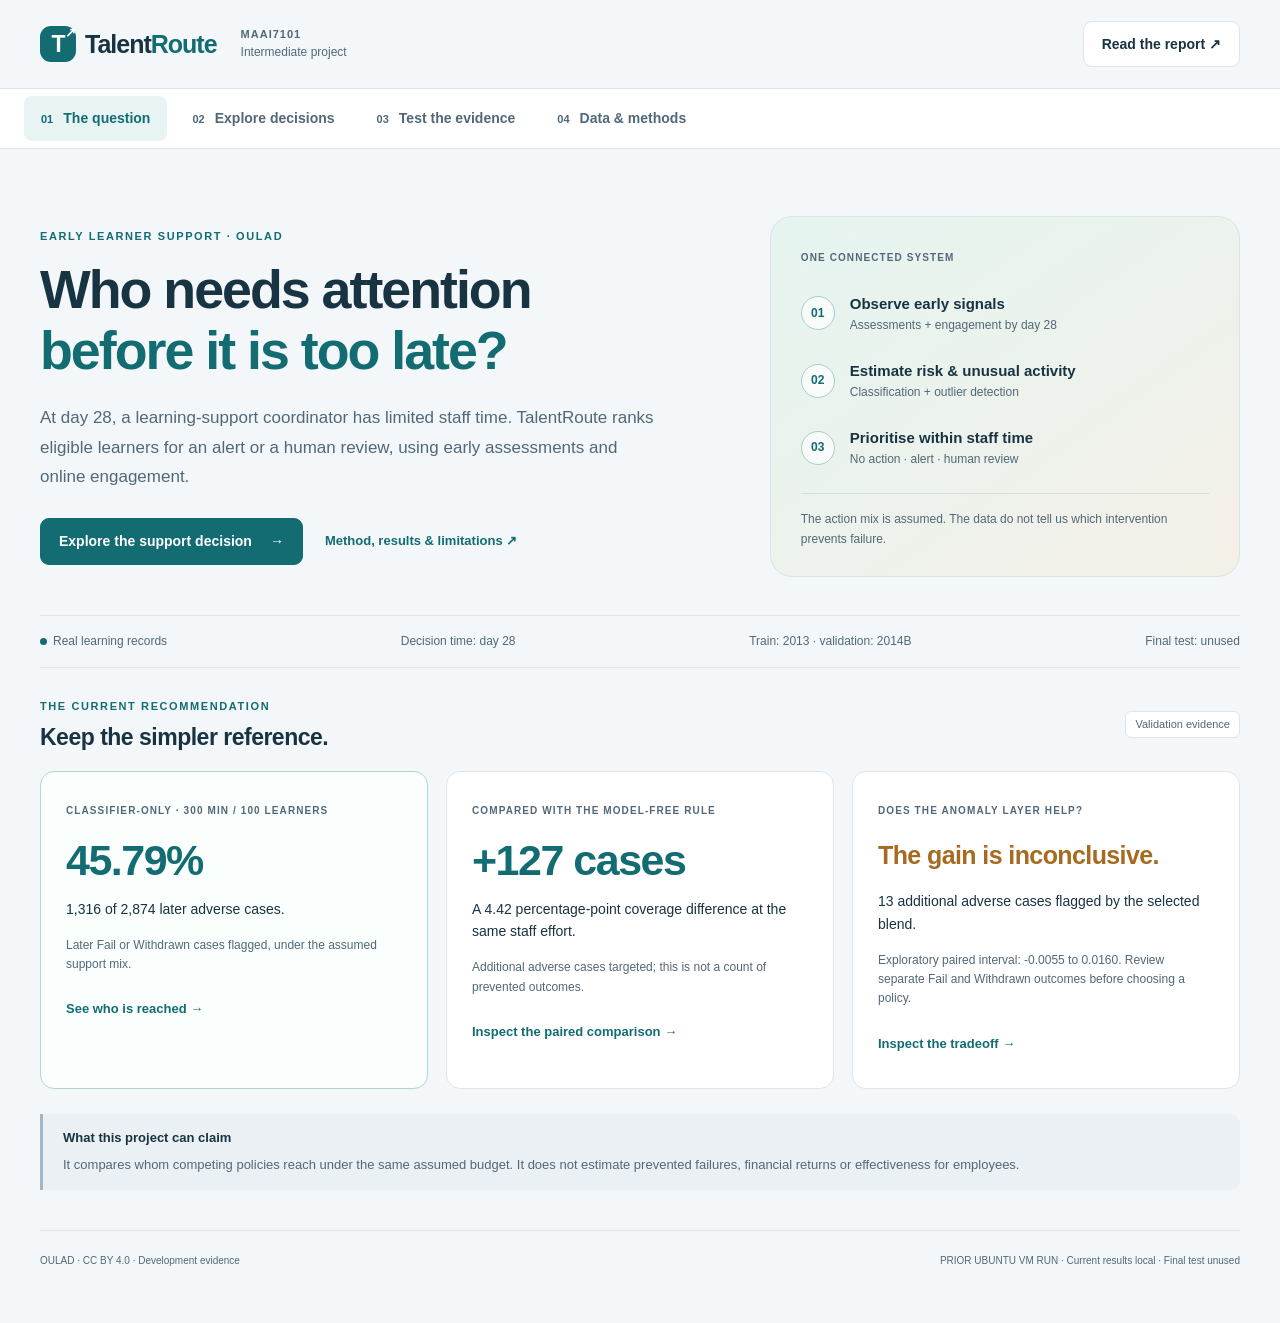
==== review/index.html @ d9409f71 "Add learner-support final evaluation and preserved Intermediate submission" ====
<!doctype html>
<html lang="en">
<head><meta charset="utf-8"><meta name="viewport" content="width=device-width,initial-scale=1"><title>TalentRoute · Learner support evidence</title><link rel="stylesheet" href="review.css"></head>
<body>
<a href="#main" class="skip">Skip to evidence</a>
<header class="mast"><a class="brand" href="#" aria-label="TalentRoute home"><span class="brand-icon">T<span>↗</span></span>Talent<span>Route</span></a><div class="mast-meta">MAAI7101 <span>Intermediate project</span></div><a class="button outline" href="report.html">Read the report ↗</a></header>
<nav aria-label="Project views"><button data-view="overview" class="active" aria-current="page">01 <span>The question</span></button><button data-view="decision">02 <span>Explore decisions</span></button><button data-view="models">03 <span>Test the evidence</span></button><button data-view="quality">04 <span>Data &amp; methods</span></button></nav>
<main id="main">
<section id="overview" class="view">
<div class="hero"><div><p class="eyebrow">EARLY LEARNER SUPPORT · OULAD</p><h1>Who needs attention<br><em>before it is too late?</em></h1><p class="hero-copy">At day 28, a learning-support coordinator has limited staff time. TalentRoute ranks eligible learners for an alert or a human review, using early assessments and online engagement.</p><div class="hero-actions"><button class="button" data-go="decision">Explore the support decision <span>→</span></button><a href="report.html" class="text-link">Method, results &amp; limitations ↗</a></div></div><div class="flow-card"><span class="mini-label">ONE CONNECTED SYSTEM</span><div class="flow-step"><i>01</i><div><b>Observe early signals</b><small>Assessments + engagement by day 28</small></div></div><div class="flow-step"><i>02</i><div><b>Estimate risk &amp; unusual activity</b><small>Classification + outlier detection</small></div></div><div class="flow-step"><i>03</i><div><b>Prioritise within staff time</b><small>No action · alert · human review</small></div></div><p class="flow-note">The action mix is assumed. The data do not tell us which intervention prevents failure.</p></div></div>
<div class="evidence-strip"><span><i class="dot"></i>Real learning records</span><span>Decision time: day 28</span><span>Train: 2013 · validation: 2014B</span><span>Final test: unused</span></div>
<div class="section-heading"><div><p class="eyebrow">THE CURRENT RECOMMENDATION</p><h2>Keep the simpler reference.</h2></div><span class="tag">Validation evidence</span></div>
<div class="overview-grid"><article class="finding-card primary"><span class="mini-label">CLASSIFIER-ONLY · 300 MIN / 100 LEARNERS</span><div id="homeCoverage" class="big-number"></div><p id="homeCases"></p><p class="muted">Later Fail or Withdrawn cases flagged, under the assumed support mix.</p><button class="text-button" data-go="decision">See who is reached →</button></article><article class="finding-card"><span class="mini-label">COMPARED WITH THE MODEL-FREE RULE</span><div id="homeExtra" class="big-number"></div><p id="homeDifference"></p><p class="muted">Additional adverse cases targeted; this is not a count of prevented outcomes.</p><button class="text-button" data-source="baseline">Inspect the paired comparison →</button></article><article class="finding-card"><span class="mini-label">DOES THE ANOMALY LAYER HELP?</span><h3 class="verdict" id="blendVerdict"></h3><p id="homeBlend"></p><p class="muted"><span id="blendInterpretation"></span></p><button class="text-button" data-go="models">Inspect the tradeoff →</button></article></div>
<div class="scope-note"><b>What this project can claim</b><p>It compares whom competing policies reach under the same assumed budget. It does not estimate prevented failures, financial returns or effectiveness for employees.</p></div>
</section>
<section id="decision" class="view" hidden>
<div class="section-heading"><div><p class="eyebrow">QUESTION 1 · WHO CAN WE REACH?</p><h1 class="page-title">Explore the support decision.</h1><p class="intro">Change the computed budget or inspect the two outcomes separately. Each comparison uses the same validation cohort and action constraints.</p></div></div>
<div class="control-panel"><fieldset><legend>Staff minutes per 100 learners</legend><div class="seg budget"><button data-budget="150">150</button><button data-budget="300" class="active">300</button><button data-budget="600">600</button></div></fieldset><fieldset><legend>Later outcome</legend><div class="seg outcomes"><button data-outcome="adverse" class="active">Fail + Withdrawn</button><button data-outcome="fail">Fail</button><button data-outcome="withdrawn">Withdrawn</button></div></fieldset></div>
<div class="decision-grid"><article class="panel"><div class="chart-heading"><h2 id="decisionTitle" aria-live="polite"></h2><span class="tag">Targeting coverage</span></div><div id="policyBars" class="bars"></div><p class="muted">Full scale: 0–100% of later cases. The experimental blend uses weight 0.2 selected at budget 300 and held fixed elsewhere. It is shown for comparison; the provisional operating reference remains classifier-only (weight zero).</p><details><summary>Ties and comparison assumptions</summary><p id="tieNote"></p><p>Same staff budget, cohort, review/alert costs and alert cap. Reached cases count equally whether they receive an alert or review.</p><button class="text-button" data-source="budget">Source and calculation →</button></details></article><article class="panel workload-card"><span class="mini-label">CLASSIFIER-ONLY WORKLOAD</span><strong id="mainCoverage" class="big-number" aria-live="polite"></strong><p id="coverageMeaning"></p><div id="workload" class="workload"></div><div class="assumption-note">Assumed effort: <b>30 min / review</b> and <b>2 min / alert</b>. These are configurable planning inputs, not measured OULAD costs.</div></article></div>
<details class="panel advanced"><summary><span>When could a more expensive action be justified?</span><small>Optional sensitivity analysis · hypothetical effectiveness</small></summary><p>This is a break-even calculation, not an estimate of treatment benefit. Review and alert cases are selected by risk before their later outcomes are used for evaluation.</p><div class="control-row"><label>Human-effectiveness multiplier <select id="multiplier"><option>1</option><option>5</option><option>10</option><option>15</option><option>20</option></select></label><label>Alert cap <select id="alertCap"><option value="0.2">20% of cohort</option><option value="0.4">40% of cohort</option><option value="0.6">60% of cohort</option><option value="1">100% of cohort</option></select></label></div><p class="assumption-note">This table always uses pooled adverse outcomes and the 300-minute budget. The controls above do not change it. Changing the alert cap changes the operational constraint.</p><div id="scenarioTable" class="scroll"></div><button class="text-button" data-source="scenario">Understand the calculation →</button></details>
</section>
<section id="models" class="view" hidden>
<p class="eyebrow">QUESTION 2 · DOES COMPLEXITY EARN ITS PLACE?</p><h1 class="page-title">Compare evidence, not trophies.</h1><p class="intro">The strongest global models are close on pooled PR-AUC. Outcome-specific differences and the decision workload matter more than a model leaderboard.</p>
<div class="control-panel compact"><fieldset><legend>Outcome for model comparison</legend><div class="seg outcomes"><button data-outcome="adverse" class="active">Fail + Withdrawn</button><button data-outcome="fail">Fail</button><button data-outcome="withdrawn">Withdrawn</button></div></fieldset></div>
<div class="model-grid"><article class="panel"><h2 id="modelTitle"></h2><div id="modelBars" class="bars"></div><p id="prevalence" class="muted"></p><p class="muted">PR-AUC is unitless (0–1). Historical boosting is the reference; later comparisons are exploratory, not a new confirmed winner.</p></article><article class="panel"><h2>Forest minus historical boosting</h2><p class="muted">Paired PR-AUC differences; all three outcomes remain visible.</p><div class="scroll"><svg id="intervalPlot" viewBox="0 0 760 285" role="img" aria-label="Exploratory paired PR-AUC difference intervals"></svg></div><p class="chart-caption">Unadjusted 95% student-cluster bootstrap, 2,000 draws; centers are bootstrap means. Conditional on fitted models and validation selection. An interval crossing zero does not prove equivalence.</p><button class="text-button" data-source="models">Inspect model evidence →</button></article></div>
<div class="section-heading"><div><p class="eyebrow">THREE DEEPER ANALYSES</p><h2>What did the checks reveal?</h2></div></div>
<div class="research-grid"><article class="panel"><span class="number-chip">01</span><h3>Do complementary warnings reduce escape?</h3><p id="layerFinding"></p><details><summary>Inspect the shared-quota experiment</summary><label>Classifier-first share <select id="share"><option value="0">0%</option><option value="0.5">50%</option><option value="0.75">75%</option><option value="0.9">90%</option><option value="1">100%</option></select></label><h4 id="layerTitle"></h4><div id="layerBars" class="bars"></div><p id="escapeCaption"></p><p>Escaped later cases: <strong id="escaped"></strong></p><p class="muted">All 24 orders × three seeds; 1,700 slots in every run. Assessment, change and inactivity are simple warning signals. Isolation Forest contributes separately through the blended policy.</p><button class="text-button" data-source="layers">Source →</button><div id="overlapTable" class="scroll"></div></details></article><article class="panel"><span class="number-chip">02</span><h3>Who succeeds despite a warning?</h3><div id="profileSummary"></div><p class="muted">Historical four-signal flag set. Missing scores have different denominators. These selection-related features describe the groups; they do not explain resilience or intervention effects.</p></article><article class="panel"><span class="number-chip">03</span><h3>Do course specialists add value?</h3><p id="specialistSummary"></p><p class="muted">Training-only eligibility: at least 300 rows and 30 cases per class; otherwise global fallback. This checks complexity, without selecting specialist modules from validation errors.</p></article></div>
<details class="panel advanced"><summary><span>Model diagnostics</span><small>Train/validation gaps · negative controls · predictive reliance</small></summary><p>These development checks generate hypotheses. They are not independent confirmation, an expert audit or production monitoring.</p><div id="debugSummary"></div><h3>Grouped permutation reliance</h3><div id="permutationTable" class="scroll"></div><p class="muted">Decrease in validation adverse ROC-AUC after shuffling a feature family together (five repeats). Correlated families complicate attribution; this is not a causal explanation.</p></details>
</section>
<section id="quality" class="view" hidden>
<p class="eyebrow">QUESTION 3 · CAN WE TRUST THE COMPARISON?</p><h1 class="page-title">Start with the data.</h1><p class="intro">Five EDA questions, answered from preparation checks. One enrolment is not one unique student; evaluation respects both time and student identity.</p><div id="qualityAnswers" class="quality"></div>
<div class="panel section"><h2>Open the evidence</h2><div class="download-grid"><a class="document" href="report.html"><b>Readable report ↗</b><span>Methods, results and limits</span></a><a class="document" href="../docs/project_definition.md" download><b>Project definition ↓</b><span>Decision, techniques, three analyses</span></a><a class="document" href="../docs/data_dictionary.md" download><b>Data dictionary ↓</b><span>Meaning and availability of features</span></a><a class="document" href="../outputs/eda_sample_records.csv" download><b>View sample data ↓</b><span>Five development records; no student IDs</span></a><a class="document" href="../outputs/eda_numeric_summary.csv" download><b>Numerical summary ↓</b><span>Development distributions</span></a><a class="document" href="../outputs/eda_feature_types.csv" download><b>Feature types ↓</b><span>Column type inventory</span></a></div></div>
<details class="panel advanced"><summary><span>Ten EDA, model and decision figures</span><small>Each chart answers a specific question</small></summary><div id="figureGallery" class="gallery"></div></details>
<div class="scope-note"><b>What remains outside the evidence</b><p>Real intervention effectiveness, employee transfer, expert label audits and production outcomes are unavailable. The seven-day assessment availability delay is assumed. Final-test outcomes are reserved.</p></div>
</section>
<footer><span>OULAD · CC BY 4.0 · Development evidence</span><span id="runStatus">PRIOR UBUNTU VM RUN · CURRENT RESULTS LOCAL</span></footer>
</main>
<dialog id="evidence" aria-labelledby="evidenceTitle"><button id="closeEvidence" class="button outline">Close</button><p class="eyebrow">TRACE THE CLAIM</p><h2 id="evidenceTitle">Source &amp; assumptions</h2><div id="evidenceBody"></div></dialog>
<script id="project-data" type="application/json">{"policies": [{"policy": "business_rule", "n": 5934, "flagged_n": 1700, "human_n": 514, "alert_n": 1186, "adverse_coverage": 0.4137091162, "human_precision": 0.8249027237, "flag_precision": 0.6994117647, "missed_adverse_n": 1685, "staff_minutes": 17792.0, "fail_coverage": 0.4335548173, "withdrawn_coverage": 0.3801498127}, {"policy": "logistic", "n": 5934, "flagged_n": 1700, "human_n": 514, "alert_n": 1186, "adverse_coverage": 0.4283228949, "human_precision": 0.8988326848, "flag_precision": 0.7241176471, "missed_adverse_n": 1643, "staff_minutes": 17792.0, "fail_coverage": 0.426910299, "withdrawn_coverage": 0.4307116105}, {"policy": "classifier_only", "n": 5934, "flagged_n": 1700, "human_n": 514, "alert_n": 1186, "adverse_coverage": 0.4578983994, "human_precision": 0.9085603113, "flag_precision": 0.7741176471, "missed_adverse_n": 1558, "staff_minutes": 17792.0, "fail_coverage": 0.4490586932, "withdrawn_coverage": 0.4728464419}, {"policy": "anomaly_rule", "n": 5934, "flagged_n": 1700, "human_n": 514, "alert_n": 1186, "adverse_coverage": 0.3876130828, "human_precision": 0.7937743191, "flag_precision": 0.6552941176, "missed_adverse_n": 1760, "staff_minutes": 17792.0, "fail_coverage": 0.4241417497, "withdrawn_coverage": 0.3258426966}, {"policy": "anomaly_only", "n": 5934, "flagged_n": 1700, "human_n": 514, "alert_n": 1186, "adverse_coverage": 0.3552540014, "human_precision": 0.7003891051, "flag_precision": 0.6005882353, "missed_adverse_n": 1853, "staff_minutes": 17792.0, "fail_coverage": 0.4042081949, "withdrawn_coverage": 0.2724719101}, {"policy": "coupled_selected", "n": 5934, "flagged_n": 1700, "human_n": 514, "alert_n": 1186, "adverse_coverage": 0.4624217119, "human_precision": 0.9027237354, "flag_precision": 0.7817647059, "missed_adverse_n": 1545, "staff_minutes": 17792.0, "fail_coverage": 0.4678848283, "withdrawn_coverage": 0.4531835206}, {"policy": "coupled_fixed_020", "n": 5934, "flagged_n": 1700, "human_n": 514, "alert_n": 1186, "adverse_coverage": 0.4624217119, "human_precision": 0.9027237354, "flag_precision": 0.7817647059, "missed_adverse_n": 1545, "staff_minutes": 17792.0, "fail_coverage": 0.4678848283, "withdrawn_coverage": 0.4531835206}], "budgets": [{"assumption": "staff_minutes_per_100", "value": 150.0, "policy": "business_rule", "n": 5934, "flagged_n": 1132, "human_n": 237, "alert_n": 895, "adverse_coverage": 0.2964509395, "human_precision": 0.9029535865, "flag_precision": 0.7526501767, "missed_adverse_n": 2022, "staff_minutes": 8900.0, "fail_coverage": 0.3194905869, "withdrawn_coverage": 0.2574906367}, {"assumption": "staff_minutes_per_100", "value": 150.0, "policy": "logistic", "n": 5934, "flagged_n": 1132, "human_n": 237, "alert_n": 895, "adverse_coverage": 0.3138482951, "human_precision": 0.9029535865, "flag_precision": 0.796819788, "missed_adverse_n": 1972, "staff_minutes": 8900.0, "fail_coverage": 0.3205980066, "withdrawn_coverage": 0.3024344569}, {"assumption": "staff_minutes_per_100", "value": 150.0, "policy": "classifier_only", "n": 5934, "flagged_n": 1132, "human_n": 237, "alert_n": 895, "adverse_coverage": 0.3235908142, "human_precision": 0.9493670886, "flag_precision": 0.8215547703, "missed_adverse_n": 1944, "staff_minutes": 8900.0, "fail_coverage": 0.3189368771, "withdrawn_coverage": 0.3314606742}, {"assumption": "staff_minutes_per_100", "value": 150.0, "policy": "anomaly_rule", "n": 5934, "flagged_n": 1132, "human_n": 237, "alert_n": 895, "adverse_coverage": 0.2766179541, "human_precision": 0.8776371308, "flag_precision": 0.7022968198, "missed_adverse_n": 2079, "staff_minutes": 8900.0, "fail_coverage": 0.3145071982, "withdrawn_coverage": 0.2125468165}, {"assumption": "staff_minutes_per_100", "value": 150.0, "policy": "anomaly_only", "n": 5934, "flagged_n": 1132, "human_n": 237, "alert_n": 895, "adverse_coverage": 0.2386917189, "human_precision": 0.8227848101, "flag_precision": 0.6060070671, "missed_adverse_n": 2188, "staff_minutes": 8900.0, "fail_coverage": 0.2774086379, "withdrawn_coverage": 0.1732209738}, {"assumption": "staff_minutes_per_100", "value": 150.0, "policy": "coupled_selected", "n": 5934, "flagged_n": 1132, "human_n": 237, "alert_n": 895, "adverse_coverage": 0.3288100209, "human_precision": 0.9240506329, "flag_precision": 0.8348056537, "missed_adverse_n": 1929, "staff_minutes": 8900.0, "fail_coverage": 0.3289036545, "withdrawn_coverage": 0.3286516854}, {"assumption": "staff_minutes_per_100", "value": 150.0, "policy": "coupled_fixed_020", "n": 5934, "flagged_n": 1132, "human_n": 237, "alert_n": 895, "adverse_coverage": 0.3288100209, "human_precision": 0.9240506329, "flag_precision": 0.8348056537, "missed_adverse_n": 1929, "staff_minutes": 8900.0, "fail_coverage": 0.3289036545, "withdrawn_coverage": 0.3286516854}, {"assumption": "staff_minutes_per_100", "value": 300.0, "policy": "business_rule", "n": 5934, "flagged_n": 1700, "human_n": 514, "alert_n": 1186, "adverse_coverage": 0.4137091162, "human_precision": 0.8249027237, "flag_precision": 0.6994117647, "missed_adverse_n": 1685, "staff_minutes": 17792.0, "fail_coverage": 0.4335548173, "withdrawn_coverage": 0.3801498127}, {"assumption": "staff_minutes_per_100", "value": 300.0, "policy": "logistic", "n": 5934, "flagged_n": 1700, "human_n": 514, "alert_n": 1186, "adverse_coverage": 0.4283228949, "human_precision": 0.8988326848, "flag_precision": 0.7241176471, "missed_adverse_n": 1643, "staff_minutes": 17792.0, "fail_coverage": 0.426910299, "withdrawn_coverage": 0.4307116105}, {"assumption": "staff_minutes_per_100", "value": 300.0, "policy": "classifier_only", "n": 5934, "flagged_n": 1700, "human_n": 514, "alert_n": 1186, "adverse_coverage": 0.4578983994, "human_precision": 0.9085603113, "flag_precision": 0.7741176471, "missed_adverse_n": 1558, "staff_minutes": 17792.0, "fail_coverage": 0.4490586932, "withdrawn_coverage": 0.4728464419}, {"assumption": "staff_minutes_per_100", "value": 300.0, "policy": "anomaly_rule", "n": 5934, "flagged_n": 1700, "human_n": 514, "alert_n": 1186, "adverse_coverage": 0.3876130828, "human_precision": 0.7937743191, "flag_precision": 0.6552941176, "missed_adverse_n": 1760, "staff_minutes": 17792.0, "fail_coverage": 0.4241417497, "withdrawn_coverage": 0.3258426966}, {"assumption": "staff_minutes_per_100", "value": 300.0, "policy": "anomaly_only", "n": 5934, "flagged_n": 1700, "human_n": 514, "alert_n": 1186, "adverse_coverage": 0.3552540014, "human_precision": 0.7003891051, "flag_precision": 0.6005882353, "missed_adverse_n": 1853, "staff_minutes": 17792.0, "fail_coverage": 0.4042081949, "withdrawn_coverage": 0.2724719101}, {"assumption": "staff_minutes_per_100", "value": 300.0, "policy": "coupled_selected", "n": 5934, "flagged_n": 1700, "human_n": 514, "alert_n": 1186, "adverse_coverage": 0.4624217119, "human_precision": 0.9027237354, "flag_precision": 0.7817647059, "missed_adverse_n": 1545, "staff_minutes": 17792.0, "fail_coverage": 0.4678848283, "withdrawn_coverage": 0.4531835206}, {"assumption": "staff_minutes_per_100", "value": 300.0, "policy": "coupled_fixed_020", "n": 5934, "flagged_n": 1700, "human_n": 514, "alert_n": 1186, "adverse_coverage": 0.4624217119, "human_precision": 0.9027237354, "flag_precision": 0.7817647059, "missed_adverse_n": 1545, "staff_minutes": 17792.0, "fail_coverage": 0.4678848283, "withdrawn_coverage": 0.4531835206}, {"assumption": "staff_minutes_per_100", "value": 600.0, "policy": "business_rule", "n": 5934, "flagged_n": 2293, "human_n": 1107, "alert_n": 1186, "adverse_coverage": 0.5386221294, "human_precision": 0.756097561, "flag_precision": 0.6750981247, "missed_adverse_n": 1326, "staff_minutes": 35582.0, "fail_coverage": 0.5586932447, "withdrawn_coverage": 0.5046816479}, {"assumption": "staff_minutes_per_100", "value": 600.0, "policy": "logistic", "n": 5934, "flagged_n": 2293, "human_n": 1107, "alert_n": 1186, "adverse_coverage": 0.5546276966, "human_precision": 0.7985546522, "flag_precision": 0.6951591801, "missed_adverse_n": 1280, "staff_minutes": 35582.0, "fail_coverage": 0.5548172757, "withdrawn_coverage": 0.5543071161}, {"assumption": "staff_minutes_per_100", "value": 600.0, "policy": "classifier_only", "n": 5934, "flagged_n": 2293, "human_n": 1107, "alert_n": 1186, "adverse_coverage": 0.5782881002, "human_precision": 0.8247515808, "flag_precision": 0.7248146533, "missed_adverse_n": 1212, "staff_minutes": 35582.0, "fail_coverage": 0.5681063123, "withdrawn_coverage": 0.595505618}, {"assumption": "staff_minutes_per_100", "value": 600.0, "policy": "anomaly_rule", "n": 5934, "flagged_n": 2293, "human_n": 1107, "alert_n": 1186, "adverse_coverage": 0.4989561587, "human_precision": 0.6991869919, "flag_precision": 0.6253815962, "missed_adverse_n": 1440, "staff_minutes": 35582.0, "fail_coverage": 0.5348837209, "withdrawn_coverage": 0.4382022472}, {"assumption": "staff_minutes_per_100", "value": 600.0, "policy": "anomaly_only", "n": 5934, "flagged_n": 2293, "human_n": 1107, "alert_n": 1186, "adverse_coverage": 0.4401530967, "human_precision": 0.6115627823, "flag_precision": 0.5516790231, "missed_adverse_n": 1609, "staff_minutes": 35582.0, "fail_coverage": 0.4928017719, "withdrawn_coverage": 0.3511235955}, {"assumption": "staff_minutes_per_100", "value": 600.0, "policy": "coupled_selected", "n": 5934, "flagged_n": 2293, "human_n": 1107, "alert_n": 1186, "adverse_coverage": 0.5755045233, "human_precision": 0.8364950316, "flag_precision": 0.7213257741, "missed_adverse_n": 1220, "staff_minutes": 35582.0, "fail_coverage": 0.5753045404, "withdrawn_coverage": 0.5758426966}, {"assumption": "staff_minutes_per_100", "value": 600.0, "policy": "coupled_fixed_020", "n": 5934, "flagged_n": 2293, "human_n": 1107, "alert_n": 1186, "adverse_coverage": 0.5755045233, "human_precision": 0.8364950316, "flag_precision": 0.7213257741, "missed_adverse_n": 1220, "staff_minutes": 35582.0, "fail_coverage": 0.5753045404, "withdrawn_coverage": 0.5758426966}, {"assumption": "human_minutes", "value": 20.0, "policy": "business_rule", "n": 5934, "flagged_n": 1957, "human_n": 771, "alert_n": 1186, "adverse_coverage": 0.4707724426, "human_precision": 0.7924773022, "flag_precision": 0.6913643332, "missed_adverse_n": 1521, "staff_minutes": 17792.0, "fail_coverage": 0.4856035437, "withdrawn_coverage": 0.4456928839}, {"assumption": "human_minutes", "value": 20.0, "policy": "logistic", "n": 5934, "flagged_n": 1957, "human_n": 771, "alert_n": 1186, "adverse_coverage": 0.4832985386, "human_precision": 0.8754863813, "flag_precision": 0.7097598365, "missed_adverse_n": 1485, "staff_minutes": 17792.0, "fail_coverage": 0.4800664452, "withdrawn_coverage": 0.4887640449}, {"assumption": "human_minutes", "value": 20.0, "policy": "classifier_only", "n": 5934, "flagged_n": 1957, "human_n": 771, "alert_n": 1186, "adverse_coverage": 0.5083507307, "human_precision": 0.8638132296, "flag_precision": 0.7465508431, "missed_adverse_n": 1413, "staff_minutes": 17792.0, "fail_coverage": 0.4950166113, "withdrawn_coverage": 0.5308988764}, {"assumption": "human_minutes", "value": 20.0, "policy": "anomaly_rule", "n": 5934, "flagged_n": 1957, "human_n": 771, "alert_n": 1186, "adverse_coverage": 0.4311064718, "human_precision": 0.7341115435, "flag_precision": 0.633111906, "missed_adverse_n": 1635, "staff_minutes": 17792.0, "fail_coverage": 0.4689922481, "withdrawn_coverage": 0.3670411985}, {"assumption": "human_minutes", "value": 20.0, "policy": "anomaly_only", "n": 5934, "flagged_n": 1957, "human_n": 771, "alert_n": 1186, "adverse_coverage": 0.3938761308, "human_precision": 0.6614785992, "flag_precision": 0.5784363822, "missed_adverse_n": 1742, "staff_minutes": 17792.0, "fail_coverage": 0.4457364341, "withdrawn_coverage": 0.3061797753}, {"assumption": "human_minutes", "value": 20.0, "policy": "coupled_selected", "n": 5934, "flagged_n": 1957, "human_n": 771, "alert_n": 1186, "adverse_coverage": 0.5121781489, "human_precision": 0.8702983139, "flag_precision": 0.7521716914, "missed_adverse_n": 1402, "staff_minutes": 17792.0, "fail_coverage": 0.5127353267, "withdrawn_coverage": 0.5112359551}, {"assumption": "human_minutes", "value": 20.0, "policy": "coupled_fixed_020", "n": 5934, "flagged_n": 1957, "human_n": 771, "alert_n": 1186, "adverse_coverage": 0.5121781489, "human_precision": 0.8702983139, "flag_precision": 0.7521716914, "missed_adverse_n": 1402, "staff_minutes": 17792.0, "fail_coverage": 0.5127353267, "withdrawn_coverage": 0.5112359551}, {"assumption": "human_minutes", "value": 30.0, "policy": "business_rule", "n": 5934, "flagged_n": 1700, "human_n": 514, "alert_n": 1186, "adverse_coverage": 0.4137091162, "human_precision": 0.8249027237, "flag_precision": 0.6994117647, "missed_adverse_n": 1685, "staff_minutes": 17792.0, "fail_coverage": 0.4335548173, "withdrawn_coverage": 0.3801498127}, {"assumption": "human_minutes", "value": 30.0, "policy": "logistic", "n": 5934, "flagged_n": 1700, "human_n": 514, "alert_n": 1186, "adverse_coverage": 0.4283228949, "human_precision": 0.8988326848, "flag_precision": 0.7241176471, "missed_adverse_n": 1643, "staff_minutes": 17792.0, "fail_coverage": 0.426910299, "withdrawn_coverage": 0.4307116105}, {"assumption": "human_minutes", "value": 30.0, "policy": "classifier_only", "n": 5934, "flagged_n": 1700, "human_n": 514, "alert_n": 1186, "adverse_coverage": 0.4578983994, "human_precision": 0.9085603113, "flag_precision": 0.7741176471, "missed_adverse_n": 1558, "staff_minutes": 17792.0, "fail_coverage": 0.4490586932, "withdrawn_coverage": 0.4728464419}, {"assumption": "human_minutes", "value": 30.0, "policy": "anomaly_rule", "n": 5934, "flagged_n": 1700, "human_n": 514, "alert_n": 1186, "adverse_coverage": 0.3876130828, "human_precision": 0.7937743191, "flag_precision": 0.6552941176, "missed_adverse_n": 1760, "staff_minutes": 17792.0, "fail_coverage": 0.4241417497, "withdrawn_coverage": 0.3258426966}, {"assumption": "human_minutes", "value": 30.0, "policy": "anomaly_only", "n": 5934, "flagged_n": 1700, "human_n": 514, "alert_n": 1186, "adverse_coverage": 0.3552540014, "human_precision": 0.7003891051, "flag_precision": 0.6005882353, "missed_adverse_n": 1853, "staff_minutes": 17792.0, "fail_coverage": 0.4042081949, "withdrawn_coverage": 0.2724719101}, {"assumption": "human_minutes", "value": 30.0, "policy": "coupled_selected", "n": 5934, "flagged_n": 1700, "human_n": 514, "alert_n": 1186, "adverse_coverage": 0.4624217119, "human_precision": 0.9027237354, "flag_precision": 0.7817647059, "missed_adverse_n": 1545, "staff_minutes": 17792.0, "fail_coverage": 0.4678848283, "withdrawn_coverage": 0.4531835206}, {"assumption": "human_minutes", "value": 30.0, "policy": "coupled_fixed_020", "n": 5934, "flagged_n": 1700, "human_n": 514, "alert_n": 1186, "adverse_coverage": 0.4624217119, "human_precision": 0.9027237354, "flag_precision": 0.7817647059, "missed_adverse_n": 1545, "staff_minutes": 17792.0, "fail_coverage": 0.4678848283, "withdrawn_coverage": 0.4531835206}, {"assumption": "human_minutes", "value": 45.0, "policy": "business_rule", "n": 5934, "flagged_n": 1528, "human_n": 342, "alert_n": 1186, "adverse_coverage": 0.3816979819, "human_precision": 0.8421052632, "flag_precision": 0.7179319372, "missed_adverse_n": 1777, "staff_minutes": 17762.0, "fail_coverage": 0.3981173865, "withdrawn_coverage": 0.3539325843}, {"assumption": "human_minutes", "value": 45.0, "policy": "logistic", "n": 5934, "flagged_n": 1528, "human_n": 342, "alert_n": 1186, "adverse_coverage": 0.3942240779, "human_precision": 0.9122807018, "flag_precision": 0.7414921466, "missed_adverse_n": 1741, "staff_minutes": 17762.0, "fail_coverage": 0.3964562569, "withdrawn_coverage": 0.3904494382}, {"assumption": "human_minutes", "value": 45.0, "policy": "classifier_only", "n": 5934, "flagged_n": 1528, "human_n": 342, "alert_n": 1186, "adverse_coverage": 0.4171885873, "human_precision": 0.932748538, "flag_precision": 0.7846858639, "missed_adverse_n": 1675, "staff_minutes": 17762.0, "fail_coverage": 0.4141749723, "withdrawn_coverage": 0.4222846442}, {"assumption": "human_minutes", "value": 45.0, "policy": "anomaly_rule", "n": 5934, "flagged_n": 1528, "human_n": 342, "alert_n": 1186, "adverse_coverage": 0.3580375783, "human_precision": 0.8421052632, "flag_precision": 0.6734293194, "missed_adverse_n": 1845, "staff_minutes": 17762.0, "fail_coverage": 0.3936877076, "withdrawn_coverage": 0.297752809}, {"assumption": "human_minutes", "value": 45.0, "policy": "anomaly_only", "n": 5934, "flagged_n": 1528, "human_n": 342, "alert_n": 1186, "adverse_coverage": 0.3162839248, "human_precision": 0.7543859649, "flag_precision": 0.594895288, "missed_adverse_n": 1965, "staff_minutes": 17762.0, "fail_coverage": 0.3560354374, "withdrawn_coverage": 0.2490636704}, {"assumption": "human_minutes", "value": 45.0, "policy": "coupled_selected", "n": 5934, "flagged_n": 1528, "human_n": 342, "alert_n": 1186, "adverse_coverage": 0.4206680585, "human_precision": 0.932748538, "flag_precision": 0.7912303665, "missed_adverse_n": 1665, "staff_minutes": 17762.0, "fail_coverage": 0.4174972315, "withdrawn_coverage": 0.4260299625}, {"assumption": "human_minutes", "value": 45.0, "policy": "coupled_fixed_020", "n": 5934, "flagged_n": 1528, "human_n": 342, "alert_n": 1186, "adverse_coverage": 0.4206680585, "human_precision": 0.932748538, "flag_precision": 0.7912303665, "missed_adverse_n": 1665, "staff_minutes": 17762.0, "fail_coverage": 0.4174972315, "withdrawn_coverage": 0.4260299625}, {"assumption": "alert_minutes", "value": 1.0, "policy": "business_rule", "n": 5934, "flagged_n": 1739, "human_n": 553, "alert_n": 1186, "adverse_coverage": 0.4203201113, "human_precision": 0.8119349005, "flag_precision": 0.6946520989, "missed_adverse_n": 1666, "staff_minutes": 17776.0, "fail_coverage": 0.4401993355, "withdrawn_coverage": 0.3867041199}, {"assumption": "alert_minutes", "value": 1.0, "policy": "logistic", "n": 5934, "flagged_n": 1739, "human_n": 553, "alert_n": 1186, "adverse_coverage": 0.4370215727, "human_precision": 0.8987341772, "flag_precision": 0.7222541691, "missed_adverse_n": 1618, "staff_minutes": 17776.0, "fail_coverage": 0.4368770764, "withdrawn_coverage": 0.4372659176}, {"assumption": "alert_minutes", "value": 1.0, "policy": "classifier_only", "n": 5934, "flagged_n": 1739, "human_n": 553, "alert_n": 1186, "adverse_coverage": 0.4662491301, "human_precision": 0.896925859, "flag_precision": 0.7705577918, "missed_adverse_n": 1534, "staff_minutes": 17776.0, "fail_coverage": 0.4551495017, "withdrawn_coverage": 0.4850187266}, {"assumption": "alert_minutes", "value": 1.0, "policy": "anomaly_rule", "n": 5934, "flagged_n": 1739, "human_n": 553, "alert_n": 1186, "adverse_coverage": 0.3959638135, "human_precision": 0.7848101266, "flag_precision": 0.6543990799, "missed_adverse_n": 1736, "staff_minutes": 17776.0, "fail_coverage": 0.4291251384, "withdrawn_coverage": 0.3398876404}, {"assumption": "alert_minutes", "value": 1.0, "policy": "anomaly_only", "n": 5934, "flagged_n": 1739, "human_n": 553, "alert_n": 1186, "adverse_coverage": 0.3608211552, "human_precision": 0.6889692586, "flag_precision": 0.596319724, "missed_adverse_n": 1837, "staff_minutes": 17776.0, "fail_coverage": 0.4102990033, "withdrawn_coverage": 0.2771535581}, {"assumption": "alert_minutes", "value": 1.0, "policy": "coupled_selected", "n": 5934, "flagged_n": 1739, "human_n": 553, "alert_n": 1186, "adverse_coverage": 0.4704244955, "human_precision": 0.8987341772, "flag_precision": 0.7774583094, "missed_adverse_n": 1522, "staff_minutes": 17776.0, "fail_coverage": 0.4756367663, "withdrawn_coverage": 0.4616104869}, {"assumption": "alert_minutes", "value": 1.0, "policy": "coupled_fixed_020", "n": 5934, "flagged_n": 1739, "human_n": 553, "alert_n": 1186, "adverse_coverage": 0.4704244955, "human_precision": 0.8987341772, "flag_precision": 0.7774583094, "missed_adverse_n": 1522, "staff_minutes": 17776.0, "fail_coverage": 0.4756367663, "withdrawn_coverage": 0.4616104869}, {"assumption": "alert_minutes", "value": 2.0, "policy": "business_rule", "n": 5934, "flagged_n": 1700, "human_n": 514, "alert_n": 1186, "adverse_coverage": 0.4137091162, "human_precision": 0.8249027237, "flag_precision": 0.6994117647, "missed_adverse_n": 1685, "staff_minutes": 17792.0, "fail_coverage": 0.4335548173, "withdrawn_coverage": 0.3801498127}, {"assumption": "alert_minutes", "value": 2.0, "policy": "logistic", "n": 5934, "flagged_n": 1700, "human_n": 514, "alert_n": 1186, "adverse_coverage": 0.4283228949, "human_precision": 0.8988326848, "flag_precision": 0.7241176471, "missed_adverse_n": 1643, "staff_minutes": 17792.0, "fail_coverage": 0.426910299, "withdrawn_coverage": 0.4307116105}, {"assumption": "alert_minutes", "value": 2.0, "policy": "classifier_only", "n": 5934, "flagged_n": 1700, "human_n": 514, "alert_n": 1186, "adverse_coverage": 0.4578983994, "human_precision": 0.9085603113, "flag_precision": 0.7741176471, "missed_adverse_n": 1558, "staff_minutes": 17792.0, "fail_coverage": 0.4490586932, "withdrawn_coverage": 0.4728464419}, {"assumption": "alert_minutes", "value": 2.0, "policy": "anomaly_rule", "n": 5934, "flagged_n": 1700, "human_n": 514, "alert_n": 1186, "adverse_coverage": 0.3876130828, "human_precision": 0.7937743191, "flag_precision": 0.6552941176, "missed_adverse_n": 1760, "staff_minutes": 17792.0, "fail_coverage": 0.4241417497, "withdrawn_coverage": 0.3258426966}, {"assumption": "alert_minutes", "value": 2.0, "policy": "anomaly_only", "n": 5934, "flagged_n": 1700, "human_n": 514, "alert_n": 1186, "adverse_coverage": 0.3552540014, "human_precision": 0.7003891051, "flag_precision": 0.6005882353, "missed_adverse_n": 1853, "staff_minutes": 17792.0, "fail_coverage": 0.4042081949, "withdrawn_coverage": 0.2724719101}, {"assumption": "alert_minutes", "value": 2.0, "policy": "coupled_selected", "n": 5934, "flagged_n": 1700, "human_n": 514, "alert_n": 1186, "adverse_coverage": 0.4624217119, "human_precision": 0.9027237354, "flag_precision": 0.7817647059, "missed_adverse_n": 1545, "staff_minutes": 17792.0, "fail_coverage": 0.4678848283, "withdrawn_coverage": 0.4531835206}, {"assumption": "alert_minutes", "value": 2.0, "policy": "coupled_fixed_020", "n": 5934, "flagged_n": 1700, "human_n": 514, "alert_n": 1186, "adverse_coverage": 0.4624217119, "human_precision": 0.9027237354, "flag_precision": 0.7817647059, "missed_adverse_n": 1545, "staff_minutes": 17792.0, "fail_coverage": 0.4678848283, "withdrawn_coverage": 0.4531835206}, {"assumption": "alert_minutes", "value": 5.0, "policy": "business_rule", "n": 5934, "flagged_n": 1190, "human_n": 474, "alert_n": 716, "adverse_coverage": 0.3128044537, "human_precision": 0.8227848101, "flag_precision": 0.7554621849, "missed_adverse_n": 1975, "staff_minutes": 17800.0, "fail_coverage": 0.3338870432, "withdrawn_coverage": 0.2771535581}, {"assumption": "alert_minutes", "value": 5.0, "policy": "logistic", "n": 5934, "flagged_n": 1190, "human_n": 474, "alert_n": 716, "adverse_coverage": 0.3270702853, "human_precision": 0.9113924051, "flag_precision": 0.7899159664, "missed_adverse_n": 1934, "staff_minutes": 17800.0, "fail_coverage": 0.3327796235, "withdrawn_coverage": 0.3174157303}, {"assumption": "alert_minutes", "value": 5.0, "policy": "classifier_only", "n": 5934, "flagged_n": 1190, "human_n": 474, "alert_n": 716, "adverse_coverage": 0.3378566458, "human_precision": 0.9198312236, "flag_precision": 0.8159663866, "missed_adverse_n": 1903, "staff_minutes": 17800.0, "fail_coverage": 0.3333333333, "withdrawn_coverage": 0.345505618}, {"assumption": "alert_minutes", "value": 5.0, "policy": "anomaly_rule", "n": 5934, "flagged_n": 1190, "human_n": 474, "alert_n": 716, "adverse_coverage": 0.2894919972, "human_precision": 0.805907173, "flag_precision": 0.6991596639, "missed_adverse_n": 2042, "staff_minutes": 17800.0, "fail_coverage": 0.3255813953, "withdrawn_coverage": 0.2284644195}, {"assumption": "alert_minutes", "value": 5.0, "policy": "anomaly_only", "n": 5934, "flagged_n": 1190, "human_n": 474, "alert_n": 716, "adverse_coverage": 0.2498260264, "human_precision": 0.694092827, "flag_precision": 0.6033613445, "missed_adverse_n": 2156, "staff_minutes": 17800.0, "fail_coverage": 0.2868217054, "withdrawn_coverage": 0.1872659176}, {"assumption": "alert_minutes", "value": 5.0, "policy": "coupled_selected", "n": 5934, "flagged_n": 1190, "human_n": 474, "alert_n": 716, "adverse_coverage": 0.3423799582, "human_precision": 0.9113924051, "flag_precision": 0.8268907563, "missed_adverse_n": 1890, "staff_minutes": 17800.0, "fail_coverage": 0.3410852713, "withdrawn_coverage": 0.3445692884}, {"assumption": "alert_minutes", "value": 5.0, "policy": "coupled_fixed_020", "n": 5934, "flagged_n": 1190, "human_n": 474, "alert_n": 716, "adverse_coverage": 0.3423799582, "human_precision": 0.9113924051, "flag_precision": 0.8268907563, "missed_adverse_n": 1890, "staff_minutes": 17800.0, "fail_coverage": 0.3410852713, "withdrawn_coverage": 0.3445692884}, {"assumption": "anomaly_weight", "value": 0.0, "policy": "business_rule", "n": 5934, "flagged_n": 1700, "human_n": 514, "alert_n": 1186, "adverse_coverage": 0.4137091162, "human_precision": 0.8249027237, "flag_precision": 0.6994117647, "missed_adverse_n": 1685, "staff_minutes": 17792.0, "fail_coverage": 0.4335548173, "withdrawn_coverage": 0.3801498127}, {"assumption": "anomaly_weight", "value": 0.0, "policy": "logistic", "n": 5934, "flagged_n": 1700, "human_n": 514, "alert_n": 1186, "adverse_coverage": 0.4283228949, "human_precision": 0.8988326848, "flag_precision": 0.7241176471, "missed_adverse_n": 1643, "staff_minutes": 17792.0, "fail_coverage": 0.426910299, "withdrawn_coverage": 0.4307116105}, {"assumption": "anomaly_weight", "value": 0.0, "policy": "classifier_only", "n": 5934, "flagged_n": 1700, "human_n": 514, "alert_n": 1186, "adverse_coverage": 0.4578983994, "human_precision": 0.9085603113, "flag_precision": 0.7741176471, "missed_adverse_n": 1558, "staff_minutes": 17792.0, "fail_coverage": 0.4490586932, "withdrawn_coverage": 0.4728464419}, {"assumption": "anomaly_weight", "value": 0.0, "policy": "anomaly_rule", "n": 5934, "flagged_n": 1700, "human_n": 514, "alert_n": 1186, "adverse_coverage": 0.3876130828, "human_precision": 0.7937743191, "flag_precision": 0.6552941176, "missed_adverse_n": 1760, "staff_minutes": 17792.0, "fail_coverage": 0.4241417497, "withdrawn_coverage": 0.3258426966}, {"assumption": "anomaly_weight", "value": 0.0, "policy": "anomaly_only", "n": 5934, "flagged_n": 1700, "human_n": 514, "alert_n": 1186, "adverse_coverage": 0.3552540014, "human_precision": 0.7003891051, "flag_precision": 0.6005882353, "missed_adverse_n": 1853, "staff_minutes": 17792.0, "fail_coverage": 0.4042081949, "withdrawn_coverage": 0.2724719101}, {"assumption": "anomaly_weight", "value": 0.0, "policy": "coupled_selected", "n": 5934, "flagged_n": 1700, "human_n": 514, "alert_n": 1186, "adverse_coverage": 0.4578983994, "human_precision": 0.9085603113, "flag_precision": 0.7741176471, "missed_adverse_n": 1558, "staff_minutes": 17792.0, "fail_coverage": 0.4490586932, "withdrawn_coverage": 0.4728464419}, {"assumption": "anomaly_weight", "value": 0.0, "policy": "coupled_fixed_020", "n": 5934, "flagged_n": 1700, "human_n": 514, "alert_n": 1186, "adverse_coverage": 0.4624217119, "human_precision": 0.9027237354, "flag_precision": 0.7817647059, "missed_adverse_n": 1545, "staff_minutes": 17792.0, "fail_coverage": 0.4678848283, "withdrawn_coverage": 0.4531835206}, {"assumption": "anomaly_weight", "value": 0.1, "policy": "business_rule", "n": 5934, "flagged_n": 1700, "human_n": 514, "alert_n": 1186, "adverse_coverage": 0.4137091162, "human_precision": 0.8249027237, "flag_precision": 0.6994117647, "missed_adverse_n": 1685, "staff_minutes": 17792.0, "fail_coverage": 0.4335548173, "withdrawn_coverage": 0.3801498127}, {"assumption": "anomaly_weight", "value": 0.1, "policy": "logistic", "n": 5934, "flagged_n": 1700, "human_n": 514, "alert_n": 1186, "adverse_coverage": 0.4283228949, "human_precision": 0.8988326848, "flag_precision": 0.7241176471, "missed_adverse_n": 1643, "staff_minutes": 17792.0, "fail_coverage": 0.426910299, "withdrawn_coverage": 0.4307116105}, {"assumption": "anomaly_weight", "value": 0.1, "policy": "classifier_only", "n": 5934, "flagged_n": 1700, "human_n": 514, "alert_n": 1186, "adverse_coverage": 0.4578983994, "human_precision": 0.9085603113, "flag_precision": 0.7741176471, "missed_adverse_n": 1558, "staff_minutes": 17792.0, "fail_coverage": 0.4490586932, "withdrawn_coverage": 0.4728464419}, {"assumption": "anomaly_weight", "value": 0.1, "policy": "anomaly_rule", "n": 5934, "flagged_n": 1700, "human_n": 514, "alert_n": 1186, "adverse_coverage": 0.3876130828, "human_precision": 0.7937743191, "flag_precision": 0.6552941176, "missed_adverse_n": 1760, "staff_minutes": 17792.0, "fail_coverage": 0.4241417497, "withdrawn_coverage": 0.3258426966}, {"assumption": "anomaly_weight", "value": 0.1, "policy": "anomaly_only", "n": 5934, "flagged_n": 1700, "human_n": 514, "alert_n": 1186, "adverse_coverage": 0.3552540014, "human_precision": 0.7003891051, "flag_precision": 0.6005882353, "missed_adverse_n": 1853, "staff_minutes": 17792.0, "fail_coverage": 0.4042081949, "withdrawn_coverage": 0.2724719101}, {"assumption": "anomaly_weight", "value": 0.1, "policy": "coupled_selected", "n": 5934, "flagged_n": 1700, "human_n": 514, "alert_n": 1186, "adverse_coverage": 0.4582463466, "human_precision": 0.9027237354, "flag_precision": 0.7747058824, "missed_adverse_n": 1557, "staff_minutes": 17792.0, "fail_coverage": 0.4512735327, "withdrawn_coverage": 0.4700374532}, {"assumption": "anomaly_weight", "value": 0.1, "policy": "coupled_fixed_020", "n": 5934, "flagged_n": 1700, "human_n": 514, "alert_n": 1186, "adverse_coverage": 0.4624217119, "human_precision": 0.9027237354, "flag_precision": 0.7817647059, "missed_adverse_n": 1545, "staff_minutes": 17792.0, "fail_coverage": 0.4678848283, "withdrawn_coverage": 0.4531835206}, {"assumption": "anomaly_weight", "value": 0.2, "policy": "business_rule", "n": 5934, "flagged_n": 1700, "human_n": 514, "alert_n": 1186, "adverse_coverage": 0.4137091162, "human_precision": 0.8249027237, "flag_precision": 0.6994117647, "missed_adverse_n": 1685, "staff_minutes": 17792.0, "fail_coverage": 0.4335548173, "withdrawn_coverage": 0.3801498127}, {"assumption": "anomaly_weight", "value": 0.2, "policy": "logistic", "n": 5934, "flagged_n": 1700, "human_n": 514, "alert_n": 1186, "adverse_coverage": 0.4283228949, "human_precision": 0.8988326848, "flag_precision": 0.7241176471, "missed_adverse_n": 1643, "staff_minutes": 17792.0, "fail_coverage": 0.426910299, "withdrawn_coverage": 0.4307116105}, {"assumption": "anomaly_weight", "value": 0.2, "policy": "classifier_only", "n": 5934, "flagged_n": 1700, "human_n": 514, "alert_n": 1186, "adverse_coverage": 0.4578983994, "human_precision": 0.9085603113, "flag_precision": 0.7741176471, "missed_adverse_n": 1558, "staff_minutes": 17792.0, "fail_coverage": 0.4490586932, "withdrawn_coverage": 0.4728464419}, {"assumption": "anomaly_weight", "value": 0.2, "policy": "anomaly_rule", "n": 5934, "flagged_n": 1700, "human_n": 514, "alert_n": 1186, "adverse_coverage": 0.3876130828, "human_precision": 0.7937743191, "flag_precision": 0.6552941176, "missed_adverse_n": 1760, "staff_minutes": 17792.0, "fail_coverage": 0.4241417497, "withdrawn_coverage": 0.3258426966}, {"assumption": "anomaly_weight", "value": 0.2, "policy": "anomaly_only", "n": 5934, "flagged_n": 1700, "human_n": 514, "alert_n": 1186, "adverse_coverage": 0.3552540014, "human_precision": 0.7003891051, "flag_precision": 0.6005882353, "missed_adverse_n": 1853, "staff_minutes": 17792.0, "fail_coverage": 0.4042081949, "withdrawn_coverage": 0.2724719101}, {"assumption": "anomaly_weight", "value": 0.2, "policy": "coupled_selected", "n": 5934, "flagged_n": 1700, "human_n": 514, "alert_n": 1186, "adverse_coverage": 0.4624217119, "human_precision": 0.9027237354, "flag_precision": 0.7817647059, "missed_adverse_n": 1545, "staff_minutes": 17792.0, "fail_coverage": 0.4678848283, "withdrawn_coverage": 0.4531835206}, {"assumption": "anomaly_weight", "value": 0.2, "policy": "coupled_fixed_020", "n": 5934, "flagged_n": 1700, "human_n": 514, "alert_n": 1186, "adverse_coverage": 0.4624217119, "human_precision": 0.9027237354, "flag_precision": 0.7817647059, "missed_adverse_n": 1545, "staff_minutes": 17792.0, "fail_coverage": 0.4678848283, "withdrawn_coverage": 0.4531835206}, {"assumption": "anomaly_weight", "value": 0.35, "policy": "business_rule", "n": 5934, "flagged_n": 1700, "human_n": 514, "alert_n": 1186, "adverse_coverage": 0.4137091162, "human_precision": 0.8249027237, "flag_precision": 0.6994117647, "missed_adverse_n": 1685, "staff_minutes": 17792.0, "fail_coverage": 0.4335548173, "withdrawn_coverage": 0.3801498127}, {"assumption": "anomaly_weight", "value": 0.35, "policy": "logistic", "n": 5934, "flagged_n": 1700, "human_n": 514, "alert_n": 1186, "adverse_coverage": 0.4283228949, "human_precision": 0.8988326848, "flag_precision": 0.7241176471, "missed_adverse_n": 1643, "staff_minutes": 17792.0, "fail_coverage": 0.426910299, "withdrawn_coverage": 0.4307116105}, {"assumption": "anomaly_weight", "value": 0.35, "policy": "classifier_only", "n": 5934, "flagged_n": 1700, "human_n": 514, "alert_n": 1186, "adverse_coverage": 0.4578983994, "human_precision": 0.9085603113, "flag_precision": 0.7741176471, "missed_adverse_n": 1558, "staff_minutes": 17792.0, "fail_coverage": 0.4490586932, "withdrawn_coverage": 0.4728464419}, {"assumption": "anomaly_weight", "value": 0.35, "policy": "anomaly_rule", "n": 5934, "flagged_n": 1700, "human_n": 514, "alert_n": 1186, "adverse_coverage": 0.3876130828, "human_precision": 0.7937743191, "flag_precision": 0.6552941176, "missed_adverse_n": 1760, "staff_minutes": 17792.0, "fail_coverage": 0.4241417497, "withdrawn_coverage": 0.3258426966}, {"assumption": "anomaly_weight", "value": 0.35, "policy": "anomaly_only", "n": 5934, "flagged_n": 1700, "human_n": 514, "alert_n": 1186, "adverse_coverage": 0.3552540014, "human_precision": 0.7003891051, "flag_precision": 0.6005882353, "missed_adverse_n": 1853, "staff_minutes": 17792.0, "fail_coverage": 0.4042081949, "withdrawn_coverage": 0.2724719101}, {"assumption": "anomaly_weight", "value": 0.35, "policy": "coupled_selected", "n": 5934, "flagged_n": 1700, "human_n": 514, "alert_n": 1186, "adverse_coverage": 0.4516353514, "human_precision": 0.8949416342, "flag_precision": 0.7635294118, "missed_adverse_n": 1576, "staff_minutes": 17792.0, "fail_coverage": 0.4656699889, "withdrawn_coverage": 0.4279026217}, {"assumption": "anomaly_weight", "value": 0.35, "policy": "coupled_fixed_020", "n": 5934, "flagged_n": 1700, "human_n": 514, "alert_n": 1186, "adverse_coverage": 0.4624217119, "human_precision": 0.9027237354, "flag_precision": 0.7817647059, "missed_adverse_n": 1545, "staff_minutes": 17792.0, "fail_coverage": 0.4678848283, "withdrawn_coverage": 0.4531835206}, {"assumption": "anomaly_weight", "value": 0.5, "policy": "business_rule", "n": 5934, "flagged_n": 1700, "human_n": 514, "alert_n": 1186, "adverse_coverage": 0.4137091162, "human_precision": 0.8249027237, "flag_precision": 0.6994117647, "missed_adverse_n": 1685, "staff_minutes": 17792.0, "fail_coverage": 0.4335548173, "withdrawn_coverage": 0.3801498127}, {"assumption": "anomaly_weight", "value": 0.5, "policy": "logistic", "n": 5934, "flagged_n": 1700, "human_n": 514, "alert_n": 1186, "adverse_coverage": 0.4283228949, "human_precision": 0.8988326848, "flag_precision": 0.7241176471, "missed_adverse_n": 1643, "staff_minutes": 17792.0, "fail_coverage": 0.426910299, "withdrawn_coverage": 0.4307116105}, {"assumption": "anomaly_weight", "value": 0.5, "policy": "classifier_only", "n": 5934, "flagged_n": 1700, "human_n": 514, "alert_n": 1186, "adverse_coverage": 0.4578983994, "human_precision": 0.9085603113, "flag_precision": 0.7741176471, "missed_adverse_n": 1558, "staff_minutes": 17792.0, "fail_coverage": 0.4490586932, "withdrawn_coverage": 0.4728464419}, {"assumption": "anomaly_weight", "value": 0.5, "policy": "anomaly_rule", "n": 5934, "flagged_n": 1700, "human_n": 514, "alert_n": 1186, "adverse_coverage": 0.3876130828, "human_precision": 0.7937743191, "flag_precision": 0.6552941176, "missed_adverse_n": 1760, "staff_minutes": 17792.0, "fail_coverage": 0.4241417497, "withdrawn_coverage": 0.3258426966}, {"assumption": "anomaly_weight", "value": 0.5, "policy": "anomaly_only", "n": 5934, "flagged_n": 1700, "human_n": 514, "alert_n": 1186, "adverse_coverage": 0.3552540014, "human_precision": 0.7003891051, "flag_precision": 0.6005882353, "missed_adverse_n": 1853, "staff_minutes": 17792.0, "fail_coverage": 0.4042081949, "withdrawn_coverage": 0.2724719101}, {"assumption": "anomaly_weight", "value": 0.5, "policy": "coupled_selected", "n": 5934, "flagged_n": 1700, "human_n": 514, "alert_n": 1186, "adverse_coverage": 0.4335421016, "human_precision": 0.8910505837, "flag_precision": 0.7329411765, "missed_adverse_n": 1628, "staff_minutes": 17792.0, "fail_coverage": 0.4601328904, "withdrawn_coverage": 0.388576779}, {"assumption": "anomaly_weight", "value": 0.5, "policy": "coupled_fixed_020", "n": 5934, "flagged_n": 1700, "human_n": 514, "alert_n": 1186, "adverse_coverage": 0.4624217119, "human_precision": 0.9027237354, "flag_precision": 0.7817647059, "missed_adverse_n": 1545, "staff_minutes": 17792.0, "fail_coverage": 0.4678848283, "withdrawn_coverage": 0.4531835206}], "models": [{"model": "logistic", "macro_f1": 0.4001340704, "log_loss": 0.9145482537, "adverse_pr_auc": 0.7280034531, "fail_pr_auc": 0.4869756138, "withdrawn_pr_auc": 0.2829115292, "adverse_brier": 0.2075886051, "n": 5934, "flagged_n": 1700, "human_n": 514, "alert_n": 1186, "adverse_coverage": 0.4283228949, "human_precision": 0.8988326848, "flag_precision": 0.7241176471, "missed_adverse_n": 1643, "staff_minutes": 17792.0, "fail_coverage": 0.426910299, "withdrawn_coverage": 0.4307116105}, {"model": "tree", "macro_f1": 0.3964501306, "log_loss": 0.9300471733, "adverse_pr_auc": 0.7099475415, "fail_pr_auc": 0.4650203664, "withdrawn_pr_auc": 0.2559934027, "adverse_brier": 0.2113844835, "n": 5934, "flagged_n": 1700, "human_n": 514, "alert_n": 1186, "adverse_coverage": 0.4488517745, "human_precision": 0.9046692607, "flag_precision": 0.7588235294, "missed_adverse_n": 1584, "staff_minutes": 17792.0, "fail_coverage": 0.4435215947, "withdrawn_coverage": 0.4578651685}, {"model": "forest", "macro_f1": 0.4114625106, "log_loss": 0.9053710544, "adverse_pr_auc": 0.7478269371, "fail_pr_auc": 0.5021678592, "withdrawn_pr_auc": 0.2860501709, "adverse_brier": 0.2025417852, "n": 5934, "flagged_n": 1700, "human_n": 514, "alert_n": 1186, "adverse_coverage": 0.4554627697, "human_precision": 0.9143968872, "flag_precision": 0.77, "missed_adverse_n": 1565, "staff_minutes": 17792.0, "fail_coverage": 0.4518272425, "withdrawn_coverage": 0.4616104869}, {"model": "hgb_15_10", "macro_f1": 0.4552493028, "log_loss": 0.9020651903, "adverse_pr_auc": 0.7472203926, "fail_pr_auc": 0.4891440321, "withdrawn_pr_auc": 0.3071865296, "adverse_brier": 0.2023015752, "n": 5934, "flagged_n": 1700, "human_n": 514, "alert_n": 1186, "adverse_coverage": 0.4578983994, "human_precision": 0.9085603113, "flag_precision": 0.7741176471, "missed_adverse_n": 1558, "staff_minutes": 17792.0, "fail_coverage": 0.4490586932, "withdrawn_coverage": 0.4728464419}, {"model": "module_logistic_hybrid", "macro_f1": 0.4224050367, "log_loss": 0.9121816558, "adverse_pr_auc": 0.7368718318, "fail_pr_auc": 0.4871431335, "withdrawn_pr_auc": 0.2807057569, "adverse_brier": 0.2044888775, "n": 5934, "flagged_n": 1700, "human_n": 514, "alert_n": 1186, "adverse_coverage": 0.4474599861, "human_precision": 0.9085603113, "flag_precision": 0.7564705882, "missed_adverse_n": 1588, "staff_minutes": 17792.0, "fail_coverage": 0.442414175, "withdrawn_coverage": 0.4559925094}], "intervals": [{"metric": "adverse_pr_auc", "difference_mean": 0.0004729976, "ci95_lower": -0.0032068766, "ci95_upper": 0.0041078836, "valid_repeats": 2000, "contains_zero": true, "interpretation": "exploratory, conditional on fitted models and original validation selection"}, {"metric": "fail_pr_auc", "difference_mean": 0.0128739931, "ci95_lower": 0.0024569927, "ci95_upper": 0.0231144169, "valid_repeats": 2000, "contains_zero": false, "interpretation": "exploratory, conditional on fitted models and original validation selection"}, {"metric": "withdrawn_pr_auc", "difference_mean": -0.0212146169, "ci95_lower": -0.0371669773, "ci95_upper": -0.0069643418, "valid_repeats": 2000, "contains_zero": false, "interpretation": "exploratory, conditional on fitted models and original validation selection"}], "layers": [{"tie_seed": 7101, "classifier_first_share": 0.0, "layer_order": "classifier|assessment|behavior_change|inactivity", "flagged_n": 1700, "adverse_coverage": 0.4151009047, "escaped_adverse_n": 1681, "fail_coverage": 0.430786268, "withdrawn_coverage": 0.388576779}, {"tie_seed": 7101, "classifier_first_share": 0.0, "layer_order": "classifier|assessment|inactivity|behavior_change", "flagged_n": 1700, "adverse_coverage": 0.4151009047, "escaped_adverse_n": 1681, "fail_coverage": 0.430786268, "withdrawn_coverage": 0.388576779}, {"tie_seed": 7101, "classifier_first_share": 0.0, "layer_order": "classifier|behavior_change|assessment|inactivity", "flagged_n": 1700, "adverse_coverage": 0.4151009047, "escaped_adverse_n": 1681, "fail_coverage": 0.430786268, "withdrawn_coverage": 0.388576779}, {"tie_seed": 7101, "classifier_first_share": 0.0, "layer_order": "classifier|behavior_change|inactivity|assessment", "flagged_n": 1700, "adverse_coverage": 0.4151009047, "escaped_adverse_n": 1681, "fail_coverage": 0.430786268, "withdrawn_coverage": 0.388576779}, {"tie_seed": 7101, "classifier_first_share": 0.0, "layer_order": "classifier|inactivity|assessment|behavior_change", "flagged_n": 1700, "adverse_coverage": 0.4151009047, "escaped_adverse_n": 1681, "fail_coverage": 0.430786268, "withdrawn_coverage": 0.388576779}, {"tie_seed": 7101, "classifier_first_share": 0.0, "layer_order": "classifier|inactivity|behavior_change|assessment", "flagged_n": 1700, "adverse_coverage": 0.4151009047, "escaped_adverse_n": 1681, "fail_coverage": 0.430786268, "withdrawn_coverage": 0.388576779}, {"tie_seed": 7101, "classifier_first_share": 0.0, "layer_order": "assessment|classifier|behavior_change|inactivity", "flagged_n": 1700, "adverse_coverage": 0.4151009047, "escaped_adverse_n": 1681, "fail_coverage": 0.430786268, "withdrawn_coverage": 0.388576779}, {"tie_seed": 7101, "classifier_first_share": 0.0, "layer_order": "assessment|classifier|inactivity|behavior_change", "flagged_n": 1700, "adverse_coverage": 0.4151009047, "escaped_adverse_n": 1681, "fail_coverage": 0.430786268, "withdrawn_coverage": 0.388576779}, {"tie_seed": 7101, "classifier_first_share": 0.0, "layer_order": "assessment|behavior_change|classifier|inactivity", "flagged_n": 1700, "adverse_coverage": 0.4151009047, "escaped_adverse_n": 1681, "fail_coverage": 0.430786268, "withdrawn_coverage": 0.388576779}, {"tie_seed": 7101, "classifier_first_share": 0.0, "layer_order": "assessment|behavior_change|inactivity|classifier", "flagged_n": 1700, "adverse_coverage": 0.4151009047, "escaped_adverse_n": 1681, "fail_coverage": 0.430786268, "withdrawn_coverage": 0.388576779}, {"tie_seed": 7101, "classifier_first_share": 0.0, "layer_order": "assessment|inactivity|classifier|behavior_change", "flagged_n": 1700, "adverse_coverage": 0.4151009047, "escaped_adverse_n": 1681, "fail_coverage": 0.430786268, "withdrawn_coverage": 0.388576779}, {"tie_seed": 7101, "classifier_first_share": 0.0, "layer_order": "assessment|inactivity|behavior_change|classifier", "flagged_n": 1700, "adverse_coverage": 0.4151009047, "escaped_adverse_n": 1681, "fail_coverage": 0.430786268, "withdrawn_coverage": 0.388576779}, {"tie_seed": 7101, "classifier_first_share": 0.0, "layer_order": "behavior_change|classifier|assessment|inactivity", "flagged_n": 1700, "adverse_coverage": 0.4151009047, "escaped_adverse_n": 1681, "fail_coverage": 0.430786268, "withdrawn_coverage": 0.388576779}, {"tie_seed": 7101, "classifier_first_share": 0.0, "layer_order": "behavior_change|classifier|inactivity|assessment", "flagged_n": 1700, "adverse_coverage": 0.4151009047, "escaped_adverse_n": 1681, "fail_coverage": 0.430786268, "withdrawn_coverage": 0.388576779}, {"tie_seed": 7101, "classifier_first_share": 0.0, "layer_order": "behavior_change|assessment|classifier|inactivity", "flagged_n": 1700, "adverse_coverage": 0.4151009047, "escaped_adverse_n": 1681, "fail_coverage": 0.430786268, "withdrawn_coverage": 0.388576779}, {"tie_seed": 7101, "classifier_first_share": 0.0, "layer_order": "behavior_change|assessment|inactivity|classifier", "flagged_n": 1700, "adverse_coverage": 0.4151009047, "escaped_adverse_n": 1681, "fail_coverage": 0.430786268, "withdrawn_coverage": 0.388576779}, {"tie_seed": 7101, "classifier_first_share": 0.0, "layer_order": "behavior_change|inactivity|classifier|assessment", "flagged_n": 1700, "adverse_coverage": 0.4151009047, "escaped_adverse_n": 1681, "fail_coverage": 0.430786268, "withdrawn_coverage": 0.388576779}, {"tie_seed": 7101, "classifier_first_share": 0.0, "layer_order": "behavior_change|inactivity|assessment|classifier", "flagged_n": 1700, "adverse_coverage": 0.4151009047, "escaped_adverse_n": 1681, "fail_coverage": 0.430786268, "withdrawn_coverage": 0.388576779}, {"tie_seed": 7101, "classifier_first_share": 0.0, "layer_order": "inactivity|classifier|assessment|behavior_change", "flagged_n": 1700, "adverse_coverage": 0.4151009047, "escaped_adverse_n": 1681, "fail_coverage": 0.430786268, "withdrawn_coverage": 0.388576779}, {"tie_seed": 7101, "classifier_first_share": 0.0, "layer_order": "inactivity|classifier|behavior_change|assessment", "flagged_n": 1700, "adverse_coverage": 0.4151009047, "escaped_adverse_n": 1681, "fail_coverage": 0.430786268, "withdrawn_coverage": 0.388576779}, {"tie_seed": 7101, "classifier_first_share": 0.0, "layer_order": "inactivity|assessment|classifier|behavior_change", "flagged_n": 1700, "adverse_coverage": 0.4151009047, "escaped_adverse_n": 1681, "fail_coverage": 0.430786268, "withdrawn_coverage": 0.388576779}, {"tie_seed": 7101, "classifier_first_share": 0.0, "layer_order": "inactivity|assessment|behavior_change|classifier", "flagged_n": 1700, "adverse_coverage": 0.4151009047, "escaped_adverse_n": 1681, "fail_coverage": 0.430786268, "withdrawn_coverage": 0.388576779}, {"tie_seed": 7101, "classifier_first_share": 0.0, "layer_order": "inactivity|behavior_change|classifier|assessment", "flagged_n": 1700, "adverse_coverage": 0.4151009047, "escaped_adverse_n": 1681, "fail_coverage": 0.430786268, "withdrawn_coverage": 0.388576779}, {"tie_seed": 7101, "classifier_first_share": 0.0, "layer_order": "inactivity|behavior_change|assessment|classifier", "flagged_n": 1700, "adverse_coverage": 0.4151009047, "escaped_adverse_n": 1681, "fail_coverage": 0.430786268, "withdrawn_coverage": 0.388576779}, {"tie_seed": 7101, "classifier_first_share": 0.5, "layer_order": "classifier|assessment|behavior_change|inactivity", "flagged_n": 1700, "adverse_coverage": 0.4391092554, "escaped_adverse_n": 1612, "fail_coverage": 0.4523809524, "withdrawn_coverage": 0.4166666667}, {"tie_seed": 7101, "classifier_first_share": 0.5, "layer_order": "classifier|assessment|inactivity|behavior_change", "flagged_n": 1700, "adverse_coverage": 0.4391092554, "escaped_adverse_n": 1612, "fail_coverage": 0.4523809524, "withdrawn_coverage": 0.4166666667}, {"tie_seed": 7101, "classifier_first_share": 0.5, "layer_order": "classifier|behavior_change|assessment|inactivity", "flagged_n": 1700, "adverse_coverage": 0.4391092554, "escaped_adverse_n": 1612, "fail_coverage": 0.4523809524, "withdrawn_coverage": 0.4166666667}, {"tie_seed": 7101, "classifier_first_share": 0.5, "layer_order": "classifier|behavior_change|inactivity|assessment", "flagged_n": 1700, "adverse_coverage": 0.4391092554, "escaped_adverse_n": 1612, "fail_coverage": 0.4523809524, "withdrawn_coverage": 0.4166666667}, {"tie_seed": 7101, "classifier_first_share": 0.5, "layer_order": "classifier|inactivity|assessment|behavior_change", "flagged_n": 1700, "adverse_coverage": 0.4394572025, "escaped_adverse_n": 1611, "fail_coverage": 0.4523809524, "withdrawn_coverage": 0.4176029963}, {"tie_seed": 7101, "classifier_first_share": 0.5, "layer_order": "classifier|inactivity|behavior_change|assessment", "flagged_n": 1700, "adverse_coverage": 0.4394572025, "escaped_adverse_n": 1611, "fail_coverage": 0.4523809524, "withdrawn_coverage": 0.4176029963}, {"tie_seed": 7101, "classifier_first_share": 0.5, "layer_order": "assessment|classifier|behavior_change|inactivity", "flagged_n": 1700, "adverse_coverage": 0.4391092554, "escaped_adverse_n": 1612, "fail_coverage": 0.4523809524, "withdrawn_coverage": 0.4166666667}, {"tie_seed": 7101, "classifier_first_share": 0.5, "layer_order": "assessment|classifier|inactivity|behavior_change", "flagged_n": 1700, "adverse_coverage": 0.4391092554, "escaped_adverse_n": 1612, "fail_coverage": 0.4523809524, "withdrawn_coverage": 0.4166666667}, {"tie_seed": 7101, "classifier_first_share": 0.5, "layer_order": "assessment|behavior_change|classifier|inactivity", "flagged_n": 1700, "adverse_coverage": 0.4387613083, "escaped_adverse_n": 1613, "fail_coverage": 0.4523809524, "withdrawn_coverage": 0.4157303371}, {"tie_seed": 7101, "classifier_first_share": 0.5, "layer_order": "assessment|behavior_change|inactivity|classifier", "flagged_n": 1700, "adverse_coverage": 0.4387613083, "escaped_adverse_n": 1613, "fail_coverage": 0.4523809524, "withdrawn_coverage": 0.4157303371}, {"tie_seed": 7101, "classifier_first_share": 0.5, "layer_order": "assessment|inactivity|classifier|behavior_change", "flagged_n": 1700, "adverse_coverage": 0.4391092554, "escaped_adverse_n": 1612, "fail_coverage": 0.4523809524, "withdrawn_coverage": 0.4166666667}, {"tie_seed": 7101, "classifier_first_share": 0.5, "layer_order": "assessment|inactivity|behavior_change|classifier", "flagged_n": 1700, "adverse_coverage": 0.4391092554, "escaped_adverse_n": 1612, "fail_coverage": 0.4523809524, "withdrawn_coverage": 0.4166666667}, {"tie_seed": 7101, "classifier_first_share": 0.5, "layer_order": "behavior_change|classifier|assessment|inactivity", "flagged_n": 1700, "adverse_coverage": 0.4391092554, "escaped_adverse_n": 1612, "fail_coverage": 0.4523809524, "withdrawn_coverage": 0.4166666667}, {"tie_seed": 7101, "classifier_first_share": 0.5, "layer_order": "behavior_change|classifier|inactivity|assessment", "flagged_n": 1700, "adverse_coverage": 0.4391092554, "escaped_adverse_n": 1612, "fail_coverage": 0.4523809524, "withdrawn_coverage": 0.4166666667}, {"tie_seed": 7101, "classifier_first_share": 0.5, "layer_order": "behavior_change|assessment|classifier|inactivity", "flagged_n": 1700, "adverse_coverage": 0.4387613083, "escaped_adverse_n": 1613, "fail_coverage": 0.4523809524, "withdrawn_coverage": 0.4157303371}, {"tie_seed": 7101, "classifier_first_share": 0.5, "layer_order": "behavior_change|assessment|inactivity|classifier", "flagged_n": 1700, "adverse_coverage": 0.4387613083, "escaped_adverse_n": 1613, "fail_coverage": 0.4523809524, "withdrawn_coverage": 0.4157303371}, {"tie_seed": 7101, "classifier_first_share": 0.5, "layer_order": "behavior_change|inactivity|classifier|assessment", "flagged_n": 1700, "adverse_coverage": 0.4391092554, "escaped_adverse_n": 1612, "fail_coverage": 0.4523809524, "withdrawn_coverage": 0.4166666667}, {"tie_seed": 7101, "classifier_first_share": 0.5, "layer_order": "behavior_change|inactivity|assessment|classifier", "flagged_n": 1700, "adverse_coverage": 0.4391092554, "escaped_adverse_n": 1612, "fail_coverage": 0.4523809524, "withdrawn_coverage": 0.4166666667}, {"tie_seed": 7101, "classifier_first_share": 0.5, "layer_order": "inactivity|classifier|assessment|behavior_change", "flagged_n": 1700, "adverse_coverage": 0.4394572025, "escaped_adverse_n": 1611, "fail_coverage": 0.4523809524, "withdrawn_coverage": 0.4176029963}, {"tie_seed": 7101, "classifier_first_share": 0.5, "layer_order": "inactivity|classifier|behavior_change|assessment", "flagged_n": 1700, "adverse_coverage": 0.4394572025, "escaped_adverse_n": 1611, "fail_coverage": 0.4523809524, "withdrawn_coverage": 0.4176029963}, {"tie_seed": 7101, "classifier_first_share": 0.5, "layer_order": "inactivity|assessment|classifier|behavior_change", "flagged_n": 1700, "adverse_coverage": 0.4391092554, "escaped_adverse_n": 1612, "fail_coverage": 0.4523809524, "withdrawn_coverage": 0.4166666667}, {"tie_seed": 7101, "classifier_first_share": 0.5, "layer_order": "inactivity|assessment|behavior_change|classifier", "flagged_n": 1700, "adverse_coverage": 0.4391092554, "escaped_adverse_n": 1612, "fail_coverage": 0.4523809524, "withdrawn_coverage": 0.4166666667}, {"tie_seed": 7101, "classifier_first_share": 0.5, "layer_order": "inactivity|behavior_change|classifier|assessment", "flagged_n": 1700, "adverse_coverage": 0.4391092554, "escaped_adverse_n": 1612, "fail_coverage": 0.4523809524, "withdrawn_coverage": 0.4166666667}, {"tie_seed": 7101, "classifier_first_share": 0.5, "layer_order": "inactivity|behavior_change|assessment|classifier", "flagged_n": 1700, "adverse_coverage": 0.4391092554, "escaped_adverse_n": 1612, "fail_coverage": 0.4523809524, "withdrawn_coverage": 0.4166666667}, {"tie_seed": 7101, "classifier_first_share": 0.75, "layer_order": "classifier|assessment|behavior_change|inactivity", "flagged_n": 1700, "adverse_coverage": 0.4481558803, "escaped_adverse_n": 1586, "fail_coverage": 0.4584717608, "withdrawn_coverage": 0.4307116105}, {"tie_seed": 7101, "classifier_first_share": 0.75, "layer_order": "classifier|assessment|inactivity|behavior_change", "flagged_n": 1700, "adverse_coverage": 0.4481558803, "escaped_adverse_n": 1586, "fail_coverage": 0.4584717608, "withdrawn_coverage": 0.4307116105}, {"tie_seed": 7101, "classifier_first_share": 0.75, "layer_order": "classifier|behavior_change|assessment|inactivity", "flagged_n": 1700, "adverse_coverage": 0.4481558803, "escaped_adverse_n": 1586, "fail_coverage": 0.4584717608, "withdrawn_coverage": 0.4307116105}, {"tie_seed": 7101, "classifier_first_share": 0.75, "layer_order": "classifier|behavior_change|inactivity|assessment", "flagged_n": 1700, "adverse_coverage": 0.4481558803, "escaped_adverse_n": 1586, "fail_coverage": 0.4584717608, "withdrawn_coverage": 0.4307116105}, {"tie_seed": 7101, "classifier_first_share": 0.75, "layer_order": "classifier|inactivity|assessment|behavior_change", "flagged_n": 1700, "adverse_coverage": 0.4481558803, "escaped_adverse_n": 1586, "fail_coverage": 0.4584717608, "withdrawn_coverage": 0.4307116105}, {"tie_seed": 7101, "classifier_first_share": 0.75, "layer_order": "classifier|inactivity|behavior_change|assessment", "flagged_n": 1700, "adverse_coverage": 0.4481558803, "escaped_adverse_n": 1586, "fail_coverage": 0.4584717608, "withdrawn_coverage": 0.4307116105}, {"tie_seed": 7101, "classifier_first_share": 0.75, "layer_order": "assessment|classifier|behavior_change|inactivity", "flagged_n": 1700, "adverse_coverage": 0.4481558803, "escaped_adverse_n": 1586, "fail_coverage": 0.4584717608, "withdrawn_coverage": 0.4307116105}, {"tie_seed": 7101, "classifier_first_share": 0.75, "layer_order": "assessment|classifier|inactivity|behavior_change", "flagged_n": 1700, "adverse_coverage": 0.4481558803, "escaped_adverse_n": 1586, "fail_coverage": 0.4584717608, "withdrawn_coverage": 0.4307116105}, {"tie_seed": 7101, "classifier_first_share": 0.75, "layer_order": "assessment|behavior_change|classifier|inactivity", "flagged_n": 1700, "adverse_coverage": 0.4481558803, "escaped_adverse_n": 1586, "fail_coverage": 0.4584717608, "withdrawn_coverage": 0.4307116105}, {"tie_seed": 7101, "classifier_first_share": 0.75, "layer_order": "assessment|behavior_change|inactivity|classifier", "flagged_n": 1700, "adverse_coverage": 0.4481558803, "escaped_adverse_n": 1586, "fail_coverage": 0.4584717608, "withdrawn_coverage": 0.4307116105}, {"tie_seed": 7101, "classifier_first_share": 0.75, "layer_order": "assessment|inactivity|classifier|behavior_change", "flagged_n": 1700, "adverse_coverage": 0.4481558803, "escaped_adverse_n": 1586, "fail_coverage": 0.4584717608, "withdrawn_coverage": 0.4307116105}, {"tie_seed": 7101, "classifier_first_share": 0.75, "layer_order": "assessment|inactivity|behavior_change|classifier", "flagged_n": 1700, "adverse_coverage": 0.4481558803, "escaped_adverse_n": 1586, "fail_coverage": 0.4584717608, "withdrawn_coverage": 0.4307116105}, {"tie_seed": 7101, "classifier_first_share": 0.75, "layer_order": "behavior_change|classifier|assessment|inactivity", "flagged_n": 1700, "adverse_coverage": 0.4481558803, "escaped_adverse_n": 1586, "fail_coverage": 0.4584717608, "withdrawn_coverage": 0.4307116105}, {"tie_seed": 7101, "classifier_first_share": 0.75, "layer_order": "behavior_change|classifier|inactivity|assessment", "flagged_n": 1700, "adverse_coverage": 0.4481558803, "escaped_adverse_n": 1586, "fail_coverage": 0.4584717608, "withdrawn_coverage": 0.4307116105}, {"tie_seed": 7101, "classifier_first_share": 0.75, "layer_order": "behavior_change|assessment|classifier|inactivity", "flagged_n": 1700, "adverse_coverage": 0.4481558803, "escaped_adverse_n": 1586, "fail_coverage": 0.4584717608, "withdrawn_coverage": 0.4307116105}, {"tie_seed": 7101, "classifier_first_share": 0.75, "layer_order": "behavior_change|assessment|inactivity|classifier", "flagged_n": 1700, "adverse_coverage": 0.4481558803, "escaped_adverse_n": 1586, "fail_coverage": 0.4584717608, "withdrawn_coverage": 0.4307116105}, {"tie_seed": 7101, "classifier_first_share": 0.75, "layer_order": "behavior_change|inactivity|classifier|assessment", "flagged_n": 1700, "adverse_coverage": 0.4481558803, "escaped_adverse_n": 1586, "fail_coverage": 0.4584717608, "withdrawn_coverage": 0.4307116105}, {"tie_seed": 7101, "classifier_first_share": 0.75, "layer_order": "behavior_change|inactivity|assessment|classifier", "flagged_n": 1700, "adverse_coverage": 0.4481558803, "escaped_adverse_n": 1586, "fail_coverage": 0.4584717608, "withdrawn_coverage": 0.4307116105}, {"tie_seed": 7101, "classifier_first_share": 0.75, "layer_order": "inactivity|classifier|assessment|behavior_change", "flagged_n": 1700, "adverse_coverage": 0.4478079332, "escaped_adverse_n": 1587, "fail_coverage": 0.4579180509, "withdrawn_coverage": 0.4307116105}, {"tie_seed": 7101, "classifier_first_share": 0.75, "layer_order": "inactivity|classifier|behavior_change|assessment", "flagged_n": 1700, "adverse_coverage": 0.4478079332, "escaped_adverse_n": 1587, "fail_coverage": 0.4579180509, "withdrawn_coverage": 0.4307116105}, {"tie_seed": 7101, "classifier_first_share": 0.75, "layer_order": "inactivity|assessment|classifier|behavior_change", "flagged_n": 1700, "adverse_coverage": 0.4478079332, "escaped_adverse_n": 1587, "fail_coverage": 0.4579180509, "withdrawn_coverage": 0.4307116105}, {"tie_seed": 7101, "classifier_first_share": 0.75, "layer_order": "inactivity|assessment|behavior_change|classifier", "flagged_n": 1700, "adverse_coverage": 0.4478079332, "escaped_adverse_n": 1587, "fail_coverage": 0.4579180509, "withdrawn_coverage": 0.4307116105}, {"tie_seed": 7101, "classifier_first_share": 0.75, "layer_order": "inactivity|behavior_change|classifier|assessment", "flagged_n": 1700, "adverse_coverage": 0.4478079332, "escaped_adverse_n": 1587, "fail_coverage": 0.4579180509, "withdrawn_coverage": 0.4307116105}, {"tie_seed": 7101, "classifier_first_share": 0.75, "layer_order": "inactivity|behavior_change|assessment|classifier", "flagged_n": 1700, "adverse_coverage": 0.4478079332, "escaped_adverse_n": 1587, "fail_coverage": 0.4579180509, "withdrawn_coverage": 0.4307116105}, {"tie_seed": 7101, "classifier_first_share": 0.9, "layer_order": "classifier|assessment|behavior_change|inactivity", "flagged_n": 1700, "adverse_coverage": 0.4537230341, "escaped_adverse_n": 1570, "fail_coverage": 0.4551495017, "withdrawn_coverage": 0.4513108614}, {"tie_seed": 7101, "classifier_first_share": 0.9, "layer_order": "classifier|assessment|inactivity|behavior_change", "flagged_n": 1700, "adverse_coverage": 0.4537230341, "escaped_adverse_n": 1570, "fail_coverage": 0.4551495017, "withdrawn_coverage": 0.4513108614}, {"tie_seed": 7101, "classifier_first_share": 0.9, "layer_order": "classifier|behavior_change|assessment|inactivity", "flagged_n": 1700, "adverse_coverage": 0.453375087, "escaped_adverse_n": 1571, "fail_coverage": 0.4545957918, "withdrawn_coverage": 0.4513108614}, {"tie_seed": 7101, "classifier_first_share": 0.9, "layer_order": "classifier|behavior_change|inactivity|assessment", "flagged_n": 1700, "adverse_coverage": 0.453375087, "escaped_adverse_n": 1571, "fail_coverage": 0.4545957918, "withdrawn_coverage": 0.4513108614}, {"tie_seed": 7101, "classifier_first_share": 0.9, "layer_order": "classifier|inactivity|assessment|behavior_change", "flagged_n": 1700, "adverse_coverage": 0.4537230341, "escaped_adverse_n": 1570, "fail_coverage": 0.4551495017, "withdrawn_coverage": 0.4513108614}, {"tie_seed": 7101, "classifier_first_share": 0.9, "layer_order": "classifier|inactivity|behavior_change|assessment", "flagged_n": 1700, "adverse_coverage": 0.4537230341, "escaped_adverse_n": 1570, "fail_coverage": 0.4551495017, "withdrawn_coverage": 0.4513108614}, {"tie_seed": 7101, "classifier_first_share": 0.9, "layer_order": "assessment|classifier|behavior_change|inactivity", "flagged_n": 1700, "adverse_coverage": 0.453375087, "escaped_adverse_n": 1571, "fail_coverage": 0.4545957918, "withdrawn_coverage": 0.4513108614}, {"tie_seed": 7101, "classifier_first_share": 0.9, "layer_order": "assessment|classifier|inactivity|behavior_change", "flagged_n": 1700, "adverse_coverage": 0.453375087, "escaped_adverse_n": 1571, "fail_coverage": 0.4545957918, "withdrawn_coverage": 0.4513108614}, {"tie_seed": 7101, "classifier_first_share": 0.9, "layer_order": "assessment|behavior_change|classifier|inactivity", "flagged_n": 1700, "adverse_coverage": 0.453375087, "escaped_adverse_n": 1571, "fail_coverage": 0.4545957918, "withdrawn_coverage": 0.4513108614}, {"tie_seed": 7101, "classifier_first_share": 0.9, "layer_order": "assessment|behavior_change|inactivity|classifier", "flagged_n": 1700, "adverse_coverage": 0.453375087, "escaped_adverse_n": 1571, "fail_coverage": 0.4545957918, "withdrawn_coverage": 0.4513108614}, {"tie_seed": 7101, "classifier_first_share": 0.9, "layer_order": "assessment|inactivity|classifier|behavior_change", "flagged_n": 1700, "adverse_coverage": 0.4537230341, "escaped_adverse_n": 1570, "fail_coverage": 0.4551495017, "withdrawn_coverage": 0.4513108614}, {"tie_seed": 7101, "classifier_first_share": 0.9, "layer_order": "assessment|inactivity|behavior_change|classifier", "flagged_n": 1700, "adverse_coverage": 0.4537230341, "escaped_adverse_n": 1570, "fail_coverage": 0.4551495017, "withdrawn_coverage": 0.4513108614}, {"tie_seed": 7101, "classifier_first_share": 0.9, "layer_order": "behavior_change|classifier|assessment|inactivity", "flagged_n": 1700, "adverse_coverage": 0.453375087, "escaped_adverse_n": 1571, "fail_coverage": 0.4545957918, "withdrawn_coverage": 0.4513108614}, {"tie_seed": 7101, "classifier_first_share": 0.9, "layer_order": "behavior_change|classifier|inactivity|assessment", "flagged_n": 1700, "adverse_coverage": 0.453375087, "escaped_adverse_n": 1571, "fail_coverage": 0.4545957918, "withdrawn_coverage": 0.4513108614}, {"tie_seed": 7101, "classifier_first_share": 0.9, "layer_order": "behavior_change|assessment|classifier|inactivity", "flagged_n": 1700, "adverse_coverage": 0.453375087, "escaped_adverse_n": 1571, "fail_coverage": 0.4545957918, "withdrawn_coverage": 0.4513108614}, {"tie_seed": 7101, "classifier_first_share": 0.9, "layer_order": "behavior_change|assessment|inactivity|classifier", "flagged_n": 1700, "adverse_coverage": 0.453375087, "escaped_adverse_n": 1571, "fail_coverage": 0.4545957918, "withdrawn_coverage": 0.4513108614}, {"tie_seed": 7101, "classifier_first_share": 0.9, "layer_order": "behavior_change|inactivity|classifier|assessment", "flagged_n": 1700, "adverse_coverage": 0.453375087, "escaped_adverse_n": 1571, "fail_coverage": 0.4551495017, "withdrawn_coverage": 0.4503745318}, {"tie_seed": 7101, "classifier_first_share": 0.9, "layer_order": "behavior_change|inactivity|assessment|classifier", "flagged_n": 1700, "adverse_coverage": 0.453375087, "escaped_adverse_n": 1571, "fail_coverage": 0.4545957918, "withdrawn_coverage": 0.4513108614}, {"tie_seed": 7101, "classifier_first_share": 0.9, "layer_order": "inactivity|classifier|assessment|behavior_change", "flagged_n": 1700, "adverse_coverage": 0.4537230341, "escaped_adverse_n": 1570, "fail_coverage": 0.4551495017, "withdrawn_coverage": 0.4513108614}, {"tie_seed": 7101, "classifier_first_share": 0.9, "layer_order": "inactivity|classifier|behavior_change|assessment", "flagged_n": 1700, "adverse_coverage": 0.4537230341, "escaped_adverse_n": 1570, "fail_coverage": 0.4551495017, "withdrawn_coverage": 0.4513108614}, {"tie_seed": 7101, "classifier_first_share": 0.9, "layer_order": "inactivity|assessment|classifier|behavior_change", "flagged_n": 1700, "adverse_coverage": 0.4537230341, "escaped_adverse_n": 1570, "fail_coverage": 0.4551495017, "withdrawn_coverage": 0.4513108614}, {"tie_seed": 7101, "classifier_first_share": 0.9, "layer_order": "inactivity|assessment|behavior_change|classifier", "flagged_n": 1700, "adverse_coverage": 0.4537230341, "escaped_adverse_n": 1570, "fail_coverage": 0.4551495017, "withdrawn_coverage": 0.4513108614}, {"tie_seed": 7101, "classifier_first_share": 0.9, "layer_order": "inactivity|behavior_change|classifier|assessment", "flagged_n": 1700, "adverse_coverage": 0.453375087, "escaped_adverse_n": 1571, "fail_coverage": 0.4551495017, "withdrawn_coverage": 0.4503745318}, {"tie_seed": 7101, "classifier_first_share": 0.9, "layer_order": "inactivity|behavior_change|assessment|classifier", "flagged_n": 1700, "adverse_coverage": 0.453375087, "escaped_adverse_n": 1571, "fail_coverage": 0.4545957918, "withdrawn_coverage": 0.4513108614}, {"tie_seed": 7101, "classifier_first_share": 1.0, "layer_order": "classifier|assessment|behavior_change|inactivity", "flagged_n": 1700, "adverse_coverage": 0.4578983994, "escaped_adverse_n": 1558, "fail_coverage": 0.4490586932, "withdrawn_coverage": 0.4728464419}, {"tie_seed": 7101, "classifier_first_share": 1.0, "layer_order": "classifier|assessment|inactivity|behavior_change", "flagged_n": 1700, "adverse_coverage": 0.4578983994, "escaped_adverse_n": 1558, "fail_coverage": 0.4490586932, "withdrawn_coverage": 0.4728464419}, {"tie_seed": 7101, "classifier_first_share": 1.0, "layer_order": "classifier|behavior_change|assessment|inactivity", "flagged_n": 1700, "adverse_coverage": 0.4578983994, "escaped_adverse_n": 1558, "fail_coverage": 0.4490586932, "withdrawn_coverage": 0.4728464419}, {"tie_seed": 7101, "classifier_first_share": 1.0, "layer_order": "classifier|behavior_change|inactivity|assessment", "flagged_n": 1700, "adverse_coverage": 0.4578983994, "escaped_adverse_n": 1558, "fail_coverage": 0.4490586932, "withdrawn_coverage": 0.4728464419}, {"tie_seed": 7101, "classifier_first_share": 1.0, "layer_order": "classifier|inactivity|assessment|behavior_change", "flagged_n": 1700, "adverse_coverage": 0.4578983994, "escaped_adverse_n": 1558, "fail_coverage": 0.4490586932, "withdrawn_coverage": 0.4728464419}, {"tie_seed": 7101, "classifier_first_share": 1.0, "layer_order": "classifier|inactivity|behavior_change|assessment", "flagged_n": 1700, "adverse_coverage": 0.4578983994, "escaped_adverse_n": 1558, "fail_coverage": 0.4490586932, "withdrawn_coverage": 0.4728464419}, {"tie_seed": 7101, "classifier_first_share": 1.0, "layer_order": "assessment|classifier|behavior_change|inactivity", "flagged_n": 1700, "adverse_coverage": 0.4578983994, "escaped_adverse_n": 1558, "fail_coverage": 0.4490586932, "withdrawn_coverage": 0.4728464419}, {"tie_seed": 7101, "classifier_first_share": 1.0, "layer_order": "assessment|classifier|inactivity|behavior_change", "flagged_n": 1700, "adverse_coverage": 0.4578983994, "escaped_adverse_n": 1558, "fail_coverage": 0.4490586932, "withdrawn_coverage": 0.4728464419}, {"tie_seed": 7101, "classifier_first_share": 1.0, "layer_order": "assessment|behavior_change|classifier|inactivity", "flagged_n": 1700, "adverse_coverage": 0.4578983994, "escaped_adverse_n": 1558, "fail_coverage": 0.4490586932, "withdrawn_coverage": 0.4728464419}, {"tie_seed": 7101, "classifier_first_share": 1.0, "layer_order": "assessment|behavior_change|inactivity|classifier", "flagged_n": 1700, "adverse_coverage": 0.4578983994, "escaped_adverse_n": 1558, "fail_coverage": 0.4490586932, "withdrawn_coverage": 0.4728464419}, {"tie_seed": 7101, "classifier_first_share": 1.0, "layer_order": "assessment|inactivity|classifier|behavior_change", "flagged_n": 1700, "adverse_coverage": 0.4578983994, "escaped_adverse_n": 1558, "fail_coverage": 0.4490586932, "withdrawn_coverage": 0.4728464419}, {"tie_seed": 7101, "classifier_first_share": 1.0, "layer_order": "assessment|inactivity|behavior_change|classifier", "flagged_n": 1700, "adverse_coverage": 0.4578983994, "escaped_adverse_n": 1558, "fail_coverage": 0.4490586932, "withdrawn_coverage": 0.4728464419}, {"tie_seed": 7101, "classifier_first_share": 1.0, "layer_order": "behavior_change|classifier|assessment|inactivity", "flagged_n": 1700, "adverse_coverage": 0.4578983994, "escaped_adverse_n": 1558, "fail_coverage": 0.4490586932, "withdrawn_coverage": 0.4728464419}, {"tie_seed": 7101, "classifier_first_share": 1.0, "layer_order": "behavior_change|classifier|inactivity|assessment", "flagged_n": 1700, "adverse_coverage": 0.4578983994, "escaped_adverse_n": 1558, "fail_coverage": 0.4490586932, "withdrawn_coverage": 0.4728464419}, {"tie_seed": 7101, "classifier_first_share": 1.0, "layer_order": "behavior_change|assessment|classifier|inactivity", "flagged_n": 1700, "adverse_coverage": 0.4578983994, "escaped_adverse_n": 1558, "fail_coverage": 0.4490586932, "withdrawn_coverage": 0.4728464419}, {"tie_seed": 7101, "classifier_first_share": 1.0, "layer_order": "behavior_change|assessment|inactivity|classifier", "flagged_n": 1700, "adverse_coverage": 0.4578983994, "escaped_adverse_n": 1558, "fail_coverage": 0.4490586932, "withdrawn_coverage": 0.4728464419}, {"tie_seed": 7101, "classifier_first_share": 1.0, "layer_order": "behavior_change|inactivity|classifier|assessment", "flagged_n": 1700, "adverse_coverage": 0.4578983994, "escaped_adverse_n": 1558, "fail_coverage": 0.4490586932, "withdrawn_coverage": 0.4728464419}, {"tie_seed": 7101, "classifier_first_share": 1.0, "layer_order": "behavior_change|inactivity|assessment|classifier", "flagged_n": 1700, "adverse_coverage": 0.4578983994, "escaped_adverse_n": 1558, "fail_coverage": 0.4490586932, "withdrawn_coverage": 0.4728464419}, {"tie_seed": 7101, "classifier_first_share": 1.0, "layer_order": "inactivity|classifier|assessment|behavior_change", "flagged_n": 1700, "adverse_coverage": 0.4578983994, "escaped_adverse_n": 1558, "fail_coverage": 0.4490586932, "withdrawn_coverage": 0.4728464419}, {"tie_seed": 7101, "classifier_first_share": 1.0, "layer_order": "inactivity|classifier|behavior_change|assessment", "flagged_n": 1700, "adverse_coverage": 0.4578983994, "escaped_adverse_n": 1558, "fail_coverage": 0.4490586932, "withdrawn_coverage": 0.4728464419}, {"tie_seed": 7101, "classifier_first_share": 1.0, "layer_order": "inactivity|assessment|classifier|behavior_change", "flagged_n": 1700, "adverse_coverage": 0.4578983994, "escaped_adverse_n": 1558, "fail_coverage": 0.4490586932, "withdrawn_coverage": 0.4728464419}, {"tie_seed": 7101, "classifier_first_share": 1.0, "layer_order": "inactivity|assessment|behavior_change|classifier", "flagged_n": 1700, "adverse_coverage": 0.4578983994, "escaped_adverse_n": 1558, "fail_coverage": 0.4490586932, "withdrawn_coverage": 0.4728464419}, {"tie_seed": 7101, "classifier_first_share": 1.0, "layer_order": "inactivity|behavior_change|classifier|assessment", "flagged_n": 1700, "adverse_coverage": 0.4578983994, "escaped_adverse_n": 1558, "fail_coverage": 0.4490586932, "withdrawn_coverage": 0.4728464419}, {"tie_seed": 7101, "classifier_first_share": 1.0, "layer_order": "inactivity|behavior_change|assessment|classifier", "flagged_n": 1700, "adverse_coverage": 0.4578983994, "escaped_adverse_n": 1558, "fail_coverage": 0.4490586932, "withdrawn_coverage": 0.4728464419}, {"tie_seed": 7102, "classifier_first_share": 0.0, "layer_order": "classifier|assessment|behavior_change|inactivity", "flagged_n": 1700, "adverse_coverage": 0.4175365344, "escaped_adverse_n": 1674, "fail_coverage": 0.4379844961, "withdrawn_coverage": 0.3829588015}, {"tie_seed": 7102, "classifier_first_share": 0.0, "layer_order": "classifier|assessment|inactivity|behavior_change", "flagged_n": 1700, "adverse_coverage": 0.4175365344, "escaped_adverse_n": 1674, "fail_coverage": 0.4379844961, "withdrawn_coverage": 0.3829588015}, {"tie_seed": 7102, "classifier_first_share": 0.0, "layer_order": "classifier|behavior_change|assessment|inactivity", "flagged_n": 1700, "adverse_coverage": 0.4175365344, "escaped_adverse_n": 1674, "fail_coverage": 0.4379844961, "withdrawn_coverage": 0.3829588015}, {"tie_seed": 7102, "classifier_first_share": 0.0, "layer_order": "classifier|behavior_change|inactivity|assessment", "flagged_n": 1700, "adverse_coverage": 0.4175365344, "escaped_adverse_n": 1674, "fail_coverage": 0.4379844961, "withdrawn_coverage": 0.3829588015}, {"tie_seed": 7102, "classifier_first_share": 0.0, "layer_order": "classifier|inactivity|assessment|behavior_change", "flagged_n": 1700, "adverse_coverage": 0.4175365344, "escaped_adverse_n": 1674, "fail_coverage": 0.4379844961, "withdrawn_coverage": 0.3829588015}, {"tie_seed": 7102, "classifier_first_share": 0.0, "layer_order": "classifier|inactivity|behavior_change|assessment", "flagged_n": 1700, "adverse_coverage": 0.4175365344, "escaped_adverse_n": 1674, "fail_coverage": 0.4379844961, "withdrawn_coverage": 0.3829588015}, {"tie_seed": 7102, "classifier_first_share": 0.0, "layer_order": "assessment|classifier|behavior_change|inactivity", "flagged_n": 1700, "adverse_coverage": 0.4175365344, "escaped_adverse_n": 1674, "fail_coverage": 0.4379844961, "withdrawn_coverage": 0.3829588015}, {"tie_seed": 7102, "classifier_first_share": 0.0, "layer_order": "assessment|classifier|inactivity|behavior_change", "flagged_n": 1700, "adverse_coverage": 0.4175365344, "escaped_adverse_n": 1674, "fail_coverage": 0.4379844961, "withdrawn_coverage": 0.3829588015}, {"tie_seed": 7102, "classifier_first_share": 0.0, "layer_order": "assessment|behavior_change|classifier|inactivity", "flagged_n": 1700, "adverse_coverage": 0.4178844816, "escaped_adverse_n": 1673, "fail_coverage": 0.4379844961, "withdrawn_coverage": 0.3838951311}, {"tie_seed": 7102, "classifier_first_share": 0.0, "layer_order": "assessment|behavior_change|inactivity|classifier", "flagged_n": 1700, "adverse_coverage": 0.4175365344, "escaped_adverse_n": 1674, "fail_coverage": 0.4374307863, "withdrawn_coverage": 0.3838951311}, {"tie_seed": 7102, "classifier_first_share": 0.0, "layer_order": "assessment|inactivity|classifier|behavior_change", "flagged_n": 1700, "adverse_coverage": 0.4175365344, "escaped_adverse_n": 1674, "fail_coverage": 0.4374307863, "withdrawn_coverage": 0.3838951311}, {"tie_seed": 7102, "classifier_first_share": 0.0, "layer_order": "assessment|inactivity|behavior_change|classifier", "flagged_n": 1700, "adverse_coverage": 0.4175365344, "escaped_adverse_n": 1674, "fail_coverage": 0.4374307863, "withdrawn_coverage": 0.3838951311}, {"tie_seed": 7102, "classifier_first_share": 0.0, "layer_order": "behavior_change|classifier|assessment|inactivity", "flagged_n": 1700, "adverse_coverage": 0.4178844816, "escaped_adverse_n": 1673, "fail_coverage": 0.4379844961, "withdrawn_coverage": 0.3838951311}, {"tie_seed": 7102, "classifier_first_share": 0.0, "layer_order": "behavior_change|classifier|inactivity|assessment", "flagged_n": 1700, "adverse_coverage": 0.4178844816, "escaped_adverse_n": 1673, "fail_coverage": 0.4379844961, "withdrawn_coverage": 0.3838951311}, {"tie_seed": 7102, "classifier_first_share": 0.0, "layer_order": "behavior_change|assessment|classifier|inactivity", "flagged_n": 1700, "adverse_coverage": 0.4178844816, "escaped_adverse_n": 1673, "fail_coverage": 0.4379844961, "withdrawn_coverage": 0.3838951311}, {"tie_seed": 7102, "classifier_first_share": 0.0, "layer_order": "behavior_change|assessment|inactivity|classifier", "flagged_n": 1700, "adverse_coverage": 0.4175365344, "escaped_adverse_n": 1674, "fail_coverage": 0.4374307863, "withdrawn_coverage": 0.3838951311}, {"tie_seed": 7102, "classifier_first_share": 0.0, "layer_order": "behavior_change|inactivity|classifier|assessment", "flagged_n": 1700, "adverse_coverage": 0.4175365344, "escaped_adverse_n": 1674, "fail_coverage": 0.4374307863, "withdrawn_coverage": 0.3838951311}, {"tie_seed": 7102, "classifier_first_share": 0.0, "layer_order": "behavior_change|inactivity|assessment|classifier", "flagged_n": 1700, "adverse_coverage": 0.4175365344, "escaped_adverse_n": 1674, "fail_coverage": 0.4374307863, "withdrawn_coverage": 0.3838951311}, {"tie_seed": 7102, "classifier_first_share": 0.0, "layer_order": "inactivity|classifier|assessment|behavior_change", "flagged_n": 1700, "adverse_coverage": 0.4175365344, "escaped_adverse_n": 1674, "fail_coverage": 0.4374307863, "withdrawn_coverage": 0.3838951311}, {"tie_seed": 7102, "classifier_first_share": 0.0, "layer_order": "inactivity|classifier|behavior_change|assessment", "flagged_n": 1700, "adverse_coverage": 0.4175365344, "escaped_adverse_n": 1674, "fail_coverage": 0.4374307863, "withdrawn_coverage": 0.3838951311}, {"tie_seed": 7102, "classifier_first_share": 0.0, "layer_order": "inactivity|assessment|classifier|behavior_change", "flagged_n": 1700, "adverse_coverage": 0.4175365344, "escaped_adverse_n": 1674, "fail_coverage": 0.4374307863, "withdrawn_coverage": 0.3838951311}, {"tie_seed": 7102, "classifier_first_share": 0.0, "layer_order": "inactivity|assessment|behavior_change|classifier", "flagged_n": 1700, "adverse_coverage": 0.4175365344, "escaped_adverse_n": 1674, "fail_coverage": 0.4374307863, "withdrawn_coverage": 0.3838951311}, {"tie_seed": 7102, "classifier_first_share": 0.0, "layer_order": "inactivity|behavior_change|classifier|assessment", "flagged_n": 1700, "adverse_coverage": 0.4175365344, "escaped_adverse_n": 1674, "fail_coverage": 0.4374307863, "withdrawn_coverage": 0.3838951311}, {"tie_seed": 7102, "classifier_first_share": 0.0, "layer_order": "inactivity|behavior_change|assessment|classifier", "flagged_n": 1700, "adverse_coverage": 0.4175365344, "escaped_adverse_n": 1674, "fail_coverage": 0.4374307863, "withdrawn_coverage": 0.3838951311}, {"tie_seed": 7102, "classifier_first_share": 0.5, "layer_order": "classifier|assessment|behavior_change|inactivity", "flagged_n": 1700, "adverse_coverage": 0.4405010438, "escaped_adverse_n": 1608, "fail_coverage": 0.4534883721, "withdrawn_coverage": 0.4185393258}, {"tie_seed": 7102, "classifier_first_share": 0.5, "layer_order": "classifier|assessment|inactivity|behavior_change", "flagged_n": 1700, "adverse_coverage": 0.4405010438, "escaped_adverse_n": 1608, "fail_coverage": 0.4534883721, "withdrawn_coverage": 0.4185393258}, {"tie_seed": 7102, "classifier_first_share": 0.5, "layer_order": "classifier|behavior_change|assessment|inactivity", "flagged_n": 1700, "adverse_coverage": 0.4405010438, "escaped_adverse_n": 1608, "fail_coverage": 0.4540420819, "withdrawn_coverage": 0.4176029963}, {"tie_seed": 7102, "classifier_first_share": 0.5, "layer_order": "classifier|behavior_change|inactivity|assessment", "flagged_n": 1700, "adverse_coverage": 0.4405010438, "escaped_adverse_n": 1608, "fail_coverage": 0.4540420819, "withdrawn_coverage": 0.4176029963}, {"tie_seed": 7102, "classifier_first_share": 0.5, "layer_order": "classifier|inactivity|assessment|behavior_change", "flagged_n": 1700, "adverse_coverage": 0.4401530967, "escaped_adverse_n": 1609, "fail_coverage": 0.4534883721, "withdrawn_coverage": 0.4176029963}, {"tie_seed": 7102, "classifier_first_share": 0.5, "layer_order": "classifier|inactivity|behavior_change|assessment", "flagged_n": 1700, "adverse_coverage": 0.4401530967, "escaped_adverse_n": 1609, "fail_coverage": 0.4534883721, "withdrawn_coverage": 0.4176029963}, {"tie_seed": 7102, "classifier_first_share": 0.5, "layer_order": "assessment|classifier|behavior_change|inactivity", "flagged_n": 1700, "adverse_coverage": 0.4405010438, "escaped_adverse_n": 1608, "fail_coverage": 0.4534883721, "withdrawn_coverage": 0.4185393258}, {"tie_seed": 7102, "classifier_first_share": 0.5, "layer_order": "assessment|classifier|inactivity|behavior_change", "flagged_n": 1700, "adverse_coverage": 0.4405010438, "escaped_adverse_n": 1608, "fail_coverage": 0.4534883721, "withdrawn_coverage": 0.4185393258}, {"tie_seed": 7102, "classifier_first_share": 0.5, "layer_order": "assessment|behavior_change|classifier|inactivity", "flagged_n": 1700, "adverse_coverage": 0.4405010438, "escaped_adverse_n": 1608, "fail_coverage": 0.4540420819, "withdrawn_coverage": 0.4176029963}, {"tie_seed": 7102, "classifier_first_share": 0.5, "layer_order": "assessment|behavior_change|inactivity|classifier", "flagged_n": 1700, "adverse_coverage": 0.4405010438, "escaped_adverse_n": 1608, "fail_coverage": 0.4540420819, "withdrawn_coverage": 0.4176029963}, {"tie_seed": 7102, "classifier_first_share": 0.5, "layer_order": "assessment|inactivity|classifier|behavior_change", "flagged_n": 1700, "adverse_coverage": 0.4401530967, "escaped_adverse_n": 1609, "fail_coverage": 0.4534883721, "withdrawn_coverage": 0.4176029963}, {"tie_seed": 7102, "classifier_first_share": 0.5, "layer_order": "assessment|inactivity|behavior_change|classifier", "flagged_n": 1700, "adverse_coverage": 0.4401530967, "escaped_adverse_n": 1609, "fail_coverage": 0.4534883721, "withdrawn_coverage": 0.4176029963}, {"tie_seed": 7102, "classifier_first_share": 0.5, "layer_order": "behavior_change|classifier|assessment|inactivity", "flagged_n": 1700, "adverse_coverage": 0.4405010438, "escaped_adverse_n": 1608, "fail_coverage": 0.4540420819, "withdrawn_coverage": 0.4176029963}, {"tie_seed": 7102, "classifier_first_share": 0.5, "layer_order": "behavior_change|classifier|inactivity|assessment", "flagged_n": 1700, "adverse_coverage": 0.4405010438, "escaped_adverse_n": 1608, "fail_coverage": 0.4540420819, "withdrawn_coverage": 0.4176029963}, {"tie_seed": 7102, "classifier_first_share": 0.5, "layer_order": "behavior_change|assessment|classifier|inactivity", "flagged_n": 1700, "adverse_coverage": 0.4405010438, "escaped_adverse_n": 1608, "fail_coverage": 0.4540420819, "withdrawn_coverage": 0.4176029963}, {"tie_seed": 7102, "classifier_first_share": 0.5, "layer_order": "behavior_change|assessment|inactivity|classifier", "flagged_n": 1700, "adverse_coverage": 0.4405010438, "escaped_adverse_n": 1608, "fail_coverage": 0.4540420819, "withdrawn_coverage": 0.4176029963}, {"tie_seed": 7102, "classifier_first_share": 0.5, "layer_order": "behavior_change|inactivity|classifier|assessment", "flagged_n": 1700, "adverse_coverage": 0.4401530967, "escaped_adverse_n": 1609, "fail_coverage": 0.4540420819, "withdrawn_coverage": 0.4166666667}, {"tie_seed": 7102, "classifier_first_share": 0.5, "layer_order": "behavior_change|inactivity|assessment|classifier", "flagged_n": 1700, "adverse_coverage": 0.4401530967, "escaped_adverse_n": 1609, "fail_coverage": 0.4540420819, "withdrawn_coverage": 0.4166666667}, {"tie_seed": 7102, "classifier_first_share": 0.5, "layer_order": "inactivity|classifier|assessment|behavior_change", "flagged_n": 1700, "adverse_coverage": 0.4401530967, "escaped_adverse_n": 1609, "fail_coverage": 0.4534883721, "withdrawn_coverage": 0.4176029963}, {"tie_seed": 7102, "classifier_first_share": 0.5, "layer_order": "inactivity|classifier|behavior_change|assessment", "flagged_n": 1700, "adverse_coverage": 0.4401530967, "escaped_adverse_n": 1609, "fail_coverage": 0.4534883721, "withdrawn_coverage": 0.4176029963}, {"tie_seed": 7102, "classifier_first_share": 0.5, "layer_order": "inactivity|assessment|classifier|behavior_change", "flagged_n": 1700, "adverse_coverage": 0.4401530967, "escaped_adverse_n": 1609, "fail_coverage": 0.4534883721, "withdrawn_coverage": 0.4176029963}, {"tie_seed": 7102, "classifier_first_share": 0.5, "layer_order": "inactivity|assessment|behavior_change|classifier", "flagged_n": 1700, "adverse_coverage": 0.4401530967, "escaped_adverse_n": 1609, "fail_coverage": 0.4534883721, "withdrawn_coverage": 0.4176029963}, {"tie_seed": 7102, "classifier_first_share": 0.5, "layer_order": "inactivity|behavior_change|classifier|assessment", "flagged_n": 1700, "adverse_coverage": 0.4401530967, "escaped_adverse_n": 1609, "fail_coverage": 0.4540420819, "withdrawn_coverage": 0.4166666667}, {"tie_seed": 7102, "classifier_first_share": 0.5, "layer_order": "inactivity|behavior_change|assessment|classifier", "flagged_n": 1700, "adverse_coverage": 0.4401530967, "escaped_adverse_n": 1609, "fail_coverage": 0.4540420819, "withdrawn_coverage": 0.4166666667}, {"tie_seed": 7102, "classifier_first_share": 0.75, "layer_order": "classifier|assessment|behavior_change|inactivity", "flagged_n": 1700, "adverse_coverage": 0.4495476688, "escaped_adverse_n": 1582, "fail_coverage": 0.4601328904, "withdrawn_coverage": 0.4316479401}, {"tie_seed": 7102, "classifier_first_share": 0.75, "layer_order": "classifier|assessment|inactivity|behavior_change", "flagged_n": 1700, "adverse_coverage": 0.4495476688, "escaped_adverse_n": 1582, "fail_coverage": 0.4601328904, "withdrawn_coverage": 0.4316479401}, {"tie_seed": 7102, "classifier_first_share": 0.75, "layer_order": "classifier|behavior_change|assessment|inactivity", "flagged_n": 1700, "adverse_coverage": 0.4495476688, "escaped_adverse_n": 1582, "fail_coverage": 0.4601328904, "withdrawn_coverage": 0.4316479401}, {"tie_seed": 7102, "classifier_first_share": 0.75, "layer_order": "classifier|behavior_change|inactivity|assessment", "flagged_n": 1700, "adverse_coverage": 0.4495476688, "escaped_adverse_n": 1582, "fail_coverage": 0.4601328904, "withdrawn_coverage": 0.4316479401}, {"tie_seed": 7102, "classifier_first_share": 0.75, "layer_order": "classifier|inactivity|assessment|behavior_change", "flagged_n": 1700, "adverse_coverage": 0.4495476688, "escaped_adverse_n": 1582, "fail_coverage": 0.4601328904, "withdrawn_coverage": 0.4316479401}, {"tie_seed": 7102, "classifier_first_share": 0.75, "layer_order": "classifier|inactivity|behavior_change|assessment", "flagged_n": 1700, "adverse_coverage": 0.4495476688, "escaped_adverse_n": 1582, "fail_coverage": 0.4601328904, "withdrawn_coverage": 0.4316479401}, {"tie_seed": 7102, "classifier_first_share": 0.75, "layer_order": "assessment|classifier|behavior_change|inactivity", "flagged_n": 1700, "adverse_coverage": 0.4495476688, "escaped_adverse_n": 1582, "fail_coverage": 0.4601328904, "withdrawn_coverage": 0.4316479401}, {"tie_seed": 7102, "classifier_first_share": 0.75, "layer_order": "assessment|classifier|inactivity|behavior_change", "flagged_n": 1700, "adverse_coverage": 0.4495476688, "escaped_adverse_n": 1582, "fail_coverage": 0.4601328904, "withdrawn_coverage": 0.4316479401}, {"tie_seed": 7102, "classifier_first_share": 0.75, "layer_order": "assessment|behavior_change|classifier|inactivity", "flagged_n": 1700, "adverse_coverage": 0.4495476688, "escaped_adverse_n": 1582, "fail_coverage": 0.4601328904, "withdrawn_coverage": 0.4316479401}, {"tie_seed": 7102, "classifier_first_share": 0.75, "layer_order": "assessment|behavior_change|inactivity|classifier", "flagged_n": 1700, "adverse_coverage": 0.4495476688, "escaped_adverse_n": 1582, "fail_coverage": 0.4601328904, "withdrawn_coverage": 0.4316479401}, {"tie_seed": 7102, "classifier_first_share": 0.75, "layer_order": "assessment|inactivity|classifier|behavior_change", "flagged_n": 1700, "adverse_coverage": 0.4495476688, "escaped_adverse_n": 1582, "fail_coverage": 0.4601328904, "withdrawn_coverage": 0.4316479401}, {"tie_seed": 7102, "classifier_first_share": 0.75, "layer_order": "assessment|inactivity|behavior_change|classifier", "flagged_n": 1700, "adverse_coverage": 0.4495476688, "escaped_adverse_n": 1582, "fail_coverage": 0.4601328904, "withdrawn_coverage": 0.4316479401}, {"tie_seed": 7102, "classifier_first_share": 0.75, "layer_order": "behavior_change|classifier|assessment|inactivity", "flagged_n": 1700, "adverse_coverage": 0.4498956159, "escaped_adverse_n": 1581, "fail_coverage": 0.4606866002, "withdrawn_coverage": 0.4316479401}, {"tie_seed": 7102, "classifier_first_share": 0.75, "layer_order": "behavior_change|classifier|inactivity|assessment", "flagged_n": 1700, "adverse_coverage": 0.4498956159, "escaped_adverse_n": 1581, "fail_coverage": 0.4606866002, "withdrawn_coverage": 0.4316479401}, {"tie_seed": 7102, "classifier_first_share": 0.75, "layer_order": "behavior_change|assessment|classifier|inactivity", "flagged_n": 1700, "adverse_coverage": 0.4498956159, "escaped_adverse_n": 1581, "fail_coverage": 0.4606866002, "withdrawn_coverage": 0.4316479401}, {"tie_seed": 7102, "classifier_first_share": 0.75, "layer_order": "behavior_change|assessment|inactivity|classifier", "flagged_n": 1700, "adverse_coverage": 0.4498956159, "escaped_adverse_n": 1581, "fail_coverage": 0.4606866002, "withdrawn_coverage": 0.4316479401}, {"tie_seed": 7102, "classifier_first_share": 0.75, "layer_order": "behavior_change|inactivity|classifier|assessment", "flagged_n": 1700, "adverse_coverage": 0.4498956159, "escaped_adverse_n": 1581, "fail_coverage": 0.4606866002, "withdrawn_coverage": 0.4316479401}, {"tie_seed": 7102, "classifier_first_share": 0.75, "layer_order": "behavior_change|inactivity|assessment|classifier", "flagged_n": 1700, "adverse_coverage": 0.4498956159, "escaped_adverse_n": 1581, "fail_coverage": 0.4606866002, "withdrawn_coverage": 0.4316479401}, {"tie_seed": 7102, "classifier_first_share": 0.75, "layer_order": "inactivity|classifier|assessment|behavior_change", "flagged_n": 1700, "adverse_coverage": 0.4498956159, "escaped_adverse_n": 1581, "fail_coverage": 0.4606866002, "withdrawn_coverage": 0.4316479401}, {"tie_seed": 7102, "classifier_first_share": 0.75, "layer_order": "inactivity|classifier|behavior_change|assessment", "flagged_n": 1700, "adverse_coverage": 0.4498956159, "escaped_adverse_n": 1581, "fail_coverage": 0.4606866002, "withdrawn_coverage": 0.4316479401}, {"tie_seed": 7102, "classifier_first_share": 0.75, "layer_order": "inactivity|assessment|classifier|behavior_change", "flagged_n": 1700, "adverse_coverage": 0.4498956159, "escaped_adverse_n": 1581, "fail_coverage": 0.4606866002, "withdrawn_coverage": 0.4316479401}, {"tie_seed": 7102, "classifier_first_share": 0.75, "layer_order": "inactivity|assessment|behavior_change|classifier", "flagged_n": 1700, "adverse_coverage": 0.4498956159, "escaped_adverse_n": 1581, "fail_coverage": 0.4606866002, "withdrawn_coverage": 0.4316479401}, {"tie_seed": 7102, "classifier_first_share": 0.75, "layer_order": "inactivity|behavior_change|classifier|assessment", "flagged_n": 1700, "adverse_coverage": 0.4498956159, "escaped_adverse_n": 1581, "fail_coverage": 0.4606866002, "withdrawn_coverage": 0.4316479401}, {"tie_seed": 7102, "classifier_first_share": 0.75, "layer_order": "inactivity|behavior_change|assessment|classifier", "flagged_n": 1700, "adverse_coverage": 0.4498956159, "escaped_adverse_n": 1581, "fail_coverage": 0.4606866002, "withdrawn_coverage": 0.4316479401}, {"tie_seed": 7102, "classifier_first_share": 0.9, "layer_order": "classifier|assessment|behavior_change|inactivity", "flagged_n": 1700, "adverse_coverage": 0.4540709812, "escaped_adverse_n": 1569, "fail_coverage": 0.4557032115, "withdrawn_coverage": 0.4513108614}, {"tie_seed": 7102, "classifier_first_share": 0.9, "layer_order": "classifier|assessment|inactivity|behavior_change", "flagged_n": 1700, "adverse_coverage": 0.4540709812, "escaped_adverse_n": 1569, "fail_coverage": 0.4557032115, "withdrawn_coverage": 0.4513108614}, {"tie_seed": 7102, "classifier_first_share": 0.9, "layer_order": "classifier|behavior_change|assessment|inactivity", "flagged_n": 1700, "adverse_coverage": 0.4537230341, "escaped_adverse_n": 1570, "fail_coverage": 0.4551495017, "withdrawn_coverage": 0.4513108614}, {"tie_seed": 7102, "classifier_first_share": 0.9, "layer_order": "classifier|behavior_change|inactivity|assessment", "flagged_n": 1700, "adverse_coverage": 0.4537230341, "escaped_adverse_n": 1570, "fail_coverage": 0.4551495017, "withdrawn_coverage": 0.4513108614}, {"tie_seed": 7102, "classifier_first_share": 0.9, "layer_order": "classifier|inactivity|assessment|behavior_change", "flagged_n": 1700, "adverse_coverage": 0.4540709812, "escaped_adverse_n": 1569, "fail_coverage": 0.4557032115, "withdrawn_coverage": 0.4513108614}, {"tie_seed": 7102, "classifier_first_share": 0.9, "layer_order": "classifier|inactivity|behavior_change|assessment", "flagged_n": 1700, "adverse_coverage": 0.4540709812, "escaped_adverse_n": 1569, "fail_coverage": 0.4557032115, "withdrawn_coverage": 0.4513108614}, {"tie_seed": 7102, "classifier_first_share": 0.9, "layer_order": "assessment|classifier|behavior_change|inactivity", "flagged_n": 1700, "adverse_coverage": 0.4537230341, "escaped_adverse_n": 1570, "fail_coverage": 0.4551495017, "withdrawn_coverage": 0.4513108614}, {"tie_seed": 7102, "classifier_first_share": 0.9, "layer_order": "assessment|classifier|inactivity|behavior_change", "flagged_n": 1700, "adverse_coverage": 0.4537230341, "escaped_adverse_n": 1570, "fail_coverage": 0.4551495017, "withdrawn_coverage": 0.4513108614}, {"tie_seed": 7102, "classifier_first_share": 0.9, "layer_order": "assessment|behavior_change|classifier|inactivity", "flagged_n": 1700, "adverse_coverage": 0.4537230341, "escaped_adverse_n": 1570, "fail_coverage": 0.4551495017, "withdrawn_coverage": 0.4513108614}, {"tie_seed": 7102, "classifier_first_share": 0.9, "layer_order": "assessment|behavior_change|inactivity|classifier", "flagged_n": 1700, "adverse_coverage": 0.4537230341, "escaped_adverse_n": 1570, "fail_coverage": 0.4551495017, "withdrawn_coverage": 0.4513108614}, {"tie_seed": 7102, "classifier_first_share": 0.9, "layer_order": "assessment|inactivity|classifier|behavior_change", "flagged_n": 1700, "adverse_coverage": 0.4540709812, "escaped_adverse_n": 1569, "fail_coverage": 0.4557032115, "withdrawn_coverage": 0.4513108614}, {"tie_seed": 7102, "classifier_first_share": 0.9, "layer_order": "assessment|inactivity|behavior_change|classifier", "flagged_n": 1700, "adverse_coverage": 0.4540709812, "escaped_adverse_n": 1569, "fail_coverage": 0.4557032115, "withdrawn_coverage": 0.4513108614}, {"tie_seed": 7102, "classifier_first_share": 0.9, "layer_order": "behavior_change|classifier|assessment|inactivity", "flagged_n": 1700, "adverse_coverage": 0.4537230341, "escaped_adverse_n": 1570, "fail_coverage": 0.4551495017, "withdrawn_coverage": 0.4513108614}, {"tie_seed": 7102, "classifier_first_share": 0.9, "layer_order": "behavior_change|classifier|inactivity|assessment", "flagged_n": 1700, "adverse_coverage": 0.4537230341, "escaped_adverse_n": 1570, "fail_coverage": 0.4551495017, "withdrawn_coverage": 0.4513108614}, {"tie_seed": 7102, "classifier_first_share": 0.9, "layer_order": "behavior_change|assessment|classifier|inactivity", "flagged_n": 1700, "adverse_coverage": 0.4537230341, "escaped_adverse_n": 1570, "fail_coverage": 0.4551495017, "withdrawn_coverage": 0.4513108614}, {"tie_seed": 7102, "classifier_first_share": 0.9, "layer_order": "behavior_change|assessment|inactivity|classifier", "flagged_n": 1700, "adverse_coverage": 0.4537230341, "escaped_adverse_n": 1570, "fail_coverage": 0.4551495017, "withdrawn_coverage": 0.4513108614}, {"tie_seed": 7102, "classifier_first_share": 0.9, "layer_order": "behavior_change|inactivity|classifier|assessment", "flagged_n": 1700, "adverse_coverage": 0.4537230341, "escaped_adverse_n": 1570, "fail_coverage": 0.4557032115, "withdrawn_coverage": 0.4503745318}, {"tie_seed": 7102, "classifier_first_share": 0.9, "layer_order": "behavior_change|inactivity|assessment|classifier", "flagged_n": 1700, "adverse_coverage": 0.4540709812, "escaped_adverse_n": 1569, "fail_coverage": 0.4557032115, "withdrawn_coverage": 0.4513108614}, {"tie_seed": 7102, "classifier_first_share": 0.9, "layer_order": "inactivity|classifier|assessment|behavior_change", "flagged_n": 1700, "adverse_coverage": 0.4540709812, "escaped_adverse_n": 1569, "fail_coverage": 0.4557032115, "withdrawn_coverage": 0.4513108614}, {"tie_seed": 7102, "classifier_first_share": 0.9, "layer_order": "inactivity|classifier|behavior_change|assessment", "flagged_n": 1700, "adverse_coverage": 0.4540709812, "escaped_adverse_n": 1569, "fail_coverage": 0.4557032115, "withdrawn_coverage": 0.4513108614}, {"tie_seed": 7102, "classifier_first_share": 0.9, "layer_order": "inactivity|assessment|classifier|behavior_change", "flagged_n": 1700, "adverse_coverage": 0.4540709812, "escaped_adverse_n": 1569, "fail_coverage": 0.4557032115, "withdrawn_coverage": 0.4513108614}, {"tie_seed": 7102, "classifier_first_share": 0.9, "layer_order": "inactivity|assessment|behavior_change|classifier", "flagged_n": 1700, "adverse_coverage": 0.4540709812, "escaped_adverse_n": 1569, "fail_coverage": 0.4557032115, "withdrawn_coverage": 0.4513108614}, {"tie_seed": 7102, "classifier_first_share": 0.9, "layer_order": "inactivity|behavior_change|classifier|assessment", "flagged_n": 1700, "adverse_coverage": 0.4537230341, "escaped_adverse_n": 1570, "fail_coverage": 0.4557032115, "withdrawn_coverage": 0.4503745318}, {"tie_seed": 7102, "classifier_first_share": 0.9, "layer_order": "inactivity|behavior_change|assessment|classifier", "flagged_n": 1700, "adverse_coverage": 0.4540709812, "escaped_adverse_n": 1569, "fail_coverage": 0.4557032115, "withdrawn_coverage": 0.4513108614}, {"tie_seed": 7102, "classifier_first_share": 1.0, "layer_order": "classifier|assessment|behavior_change|inactivity", "flagged_n": 1700, "adverse_coverage": 0.4578983994, "escaped_adverse_n": 1558, "fail_coverage": 0.4490586932, "withdrawn_coverage": 0.4728464419}, {"tie_seed": 7102, "classifier_first_share": 1.0, "layer_order": "classifier|assessment|inactivity|behavior_change", "flagged_n": 1700, "adverse_coverage": 0.4578983994, "escaped_adverse_n": 1558, "fail_coverage": 0.4490586932, "withdrawn_coverage": 0.4728464419}, {"tie_seed": 7102, "classifier_first_share": 1.0, "layer_order": "classifier|behavior_change|assessment|inactivity", "flagged_n": 1700, "adverse_coverage": 0.4578983994, "escaped_adverse_n": 1558, "fail_coverage": 0.4490586932, "withdrawn_coverage": 0.4728464419}, {"tie_seed": 7102, "classifier_first_share": 1.0, "layer_order": "classifier|behavior_change|inactivity|assessment", "flagged_n": 1700, "adverse_coverage": 0.4578983994, "escaped_adverse_n": 1558, "fail_coverage": 0.4490586932, "withdrawn_coverage": 0.4728464419}, {"tie_seed": 7102, "classifier_first_share": 1.0, "layer_order": "classifier|inactivity|assessment|behavior_change", "flagged_n": 1700, "adverse_coverage": 0.4578983994, "escaped_adverse_n": 1558, "fail_coverage": 0.4490586932, "withdrawn_coverage": 0.4728464419}, {"tie_seed": 7102, "classifier_first_share": 1.0, "layer_order": "classifier|inactivity|behavior_change|assessment", "flagged_n": 1700, "adverse_coverage": 0.4578983994, "escaped_adverse_n": 1558, "fail_coverage": 0.4490586932, "withdrawn_coverage": 0.4728464419}, {"tie_seed": 7102, "classifier_first_share": 1.0, "layer_order": "assessment|classifier|behavior_change|inactivity", "flagged_n": 1700, "adverse_coverage": 0.4578983994, "escaped_adverse_n": 1558, "fail_coverage": 0.4490586932, "withdrawn_coverage": 0.4728464419}, {"tie_seed": 7102, "classifier_first_share": 1.0, "layer_order": "assessment|classifier|inactivity|behavior_change", "flagged_n": 1700, "adverse_coverage": 0.4578983994, "escaped_adverse_n": 1558, "fail_coverage": 0.4490586932, "withdrawn_coverage": 0.4728464419}, {"tie_seed": 7102, "classifier_first_share": 1.0, "layer_order": "assessment|behavior_change|classifier|inactivity", "flagged_n": 1700, "adverse_coverage": 0.4578983994, "escaped_adverse_n": 1558, "fail_coverage": 0.4490586932, "withdrawn_coverage": 0.4728464419}, {"tie_seed": 7102, "classifier_first_share": 1.0, "layer_order": "assessment|behavior_change|inactivity|classifier", "flagged_n": 1700, "adverse_coverage": 0.4578983994, "escaped_adverse_n": 1558, "fail_coverage": 0.4490586932, "withdrawn_coverage": 0.4728464419}, {"tie_seed": 7102, "classifier_first_share": 1.0, "layer_order": "assessment|inactivity|classifier|behavior_change", "flagged_n": 1700, "adverse_coverage": 0.4578983994, "escaped_adverse_n": 1558, "fail_coverage": 0.4490586932, "withdrawn_coverage": 0.4728464419}, {"tie_seed": 7102, "classifier_first_share": 1.0, "layer_order": "assessment|inactivity|behavior_change|classifier", "flagged_n": 1700, "adverse_coverage": 0.4578983994, "escaped_adverse_n": 1558, "fail_coverage": 0.4490586932, "withdrawn_coverage": 0.4728464419}, {"tie_seed": 7102, "classifier_first_share": 1.0, "layer_order": "behavior_change|classifier|assessment|inactivity", "flagged_n": 1700, "adverse_coverage": 0.4578983994, "escaped_adverse_n": 1558, "fail_coverage": 0.4490586932, "withdrawn_coverage": 0.4728464419}, {"tie_seed": 7102, "classifier_first_share": 1.0, "layer_order": "behavior_change|classifier|inactivity|assessment", "flagged_n": 1700, "adverse_coverage": 0.4578983994, "escaped_adverse_n": 1558, "fail_coverage": 0.4490586932, "withdrawn_coverage": 0.4728464419}, {"tie_seed": 7102, "classifier_first_share": 1.0, "layer_order": "behavior_change|assessment|classifier|inactivity", "flagged_n": 1700, "adverse_coverage": 0.4578983994, "escaped_adverse_n": 1558, "fail_coverage": 0.4490586932, "withdrawn_coverage": 0.4728464419}, {"tie_seed": 7102, "classifier_first_share": 1.0, "layer_order": "behavior_change|assessment|inactivity|classifier", "flagged_n": 1700, "adverse_coverage": 0.4578983994, "escaped_adverse_n": 1558, "fail_coverage": 0.4490586932, "withdrawn_coverage": 0.4728464419}, {"tie_seed": 7102, "classifier_first_share": 1.0, "layer_order": "behavior_change|inactivity|classifier|assessment", "flagged_n": 1700, "adverse_coverage": 0.4578983994, "escaped_adverse_n": 1558, "fail_coverage": 0.4490586932, "withdrawn_coverage": 0.4728464419}, {"tie_seed": 7102, "classifier_first_share": 1.0, "layer_order": "behavior_change|inactivity|assessment|classifier", "flagged_n": 1700, "adverse_coverage": 0.4578983994, "escaped_adverse_n": 1558, "fail_coverage": 0.4490586932, "withdrawn_coverage": 0.4728464419}, {"tie_seed": 7102, "classifier_first_share": 1.0, "layer_order": "inactivity|classifier|assessment|behavior_change", "flagged_n": 1700, "adverse_coverage": 0.4578983994, "escaped_adverse_n": 1558, "fail_coverage": 0.4490586932, "withdrawn_coverage": 0.4728464419}, {"tie_seed": 7102, "classifier_first_share": 1.0, "layer_order": "inactivity|classifier|behavior_change|assessment", "flagged_n": 1700, "adverse_coverage": 0.4578983994, "escaped_adverse_n": 1558, "fail_coverage": 0.4490586932, "withdrawn_coverage": 0.4728464419}, {"tie_seed": 7102, "classifier_first_share": 1.0, "layer_order": "inactivity|assessment|classifier|behavior_change", "flagged_n": 1700, "adverse_coverage": 0.4578983994, "escaped_adverse_n": 1558, "fail_coverage": 0.4490586932, "withdrawn_coverage": 0.4728464419}, {"tie_seed": 7102, "classifier_first_share": 1.0, "layer_order": "inactivity|assessment|behavior_change|classifier", "flagged_n": 1700, "adverse_coverage": 0.4578983994, "escaped_adverse_n": 1558, "fail_coverage": 0.4490586932, "withdrawn_coverage": 0.4728464419}, {"tie_seed": 7102, "classifier_first_share": 1.0, "layer_order": "inactivity|behavior_change|classifier|assessment", "flagged_n": 1700, "adverse_coverage": 0.4578983994, "escaped_adverse_n": 1558, "fail_coverage": 0.4490586932, "withdrawn_coverage": 0.4728464419}, {"tie_seed": 7102, "classifier_first_share": 1.0, "layer_order": "inactivity|behavior_change|assessment|classifier", "flagged_n": 1700, "adverse_coverage": 0.4578983994, "escaped_adverse_n": 1558, "fail_coverage": 0.4490586932, "withdrawn_coverage": 0.4728464419}, {"tie_seed": 7103, "classifier_first_share": 0.0, "layer_order": "classifier|assessment|behavior_change|inactivity", "flagged_n": 1700, "adverse_coverage": 0.4164926931, "escaped_adverse_n": 1677, "fail_coverage": 0.4330011074, "withdrawn_coverage": 0.388576779}, {"tie_seed": 7103, "classifier_first_share": 0.0, "layer_order": "classifier|assessment|inactivity|behavior_change", "flagged_n": 1700, "adverse_coverage": 0.4168406402, "escaped_adverse_n": 1676, "fail_coverage": 0.4330011074, "withdrawn_coverage": 0.3895131086}, {"tie_seed": 7103, "classifier_first_share": 0.0, "layer_order": "classifier|behavior_change|assessment|inactivity", "flagged_n": 1700, "adverse_coverage": 0.4164926931, "escaped_adverse_n": 1677, "fail_coverage": 0.4330011074, "withdrawn_coverage": 0.388576779}, {"tie_seed": 7103, "classifier_first_share": 0.0, "layer_order": "classifier|behavior_change|inactivity|assessment", "flagged_n": 1700, "adverse_coverage": 0.4164926931, "escaped_adverse_n": 1677, "fail_coverage": 0.4330011074, "withdrawn_coverage": 0.388576779}, {"tie_seed": 7103, "classifier_first_share": 0.0, "layer_order": "classifier|inactivity|assessment|behavior_change", "flagged_n": 1700, "adverse_coverage": 0.4168406402, "escaped_adverse_n": 1676, "fail_coverage": 0.4330011074, "withdrawn_coverage": 0.3895131086}, {"tie_seed": 7103, "classifier_first_share": 0.0, "layer_order": "classifier|inactivity|behavior_change|assessment", "flagged_n": 1700, "adverse_coverage": 0.4168406402, "escaped_adverse_n": 1676, "fail_coverage": 0.4330011074, "withdrawn_coverage": 0.3895131086}, {"tie_seed": 7103, "classifier_first_share": 0.0, "layer_order": "assessment|classifier|behavior_change|inactivity", "flagged_n": 1700, "adverse_coverage": 0.4164926931, "escaped_adverse_n": 1677, "fail_coverage": 0.4330011074, "withdrawn_coverage": 0.388576779}, {"tie_seed": 7103, "classifier_first_share": 0.0, "layer_order": "assessment|classifier|inactivity|behavior_change", "flagged_n": 1700, "adverse_coverage": 0.4168406402, "escaped_adverse_n": 1676, "fail_coverage": 0.4330011074, "withdrawn_coverage": 0.3895131086}, {"tie_seed": 7103, "classifier_first_share": 0.0, "layer_order": "assessment|behavior_change|classifier|inactivity", "flagged_n": 1700, "adverse_coverage": 0.4168406402, "escaped_adverse_n": 1676, "fail_coverage": 0.4330011074, "withdrawn_coverage": 0.3895131086}, {"tie_seed": 7103, "classifier_first_share": 0.0, "layer_order": "assessment|behavior_change|inactivity|classifier", "flagged_n": 1700, "adverse_coverage": 0.4168406402, "escaped_adverse_n": 1676, "fail_coverage": 0.4330011074, "withdrawn_coverage": 0.3895131086}, {"tie_seed": 7103, "classifier_first_share": 0.0, "layer_order": "assessment|inactivity|classifier|behavior_change", "flagged_n": 1700, "adverse_coverage": 0.4168406402, "escaped_adverse_n": 1676, "fail_coverage": 0.4330011074, "withdrawn_coverage": 0.3895131086}, {"tie_seed": 7103, "classifier_first_share": 0.0, "layer_order": "assessment|inactivity|behavior_change|classifier", "flagged_n": 1700, "adverse_coverage": 0.4168406402, "escaped_adverse_n": 1676, "fail_coverage": 0.4330011074, "withdrawn_coverage": 0.3895131086}, {"tie_seed": 7103, "classifier_first_share": 0.0, "layer_order": "behavior_change|classifier|assessment|inactivity", "flagged_n": 1700, "adverse_coverage": 0.4168406402, "escaped_adverse_n": 1676, "fail_coverage": 0.4330011074, "withdrawn_coverage": 0.3895131086}, {"tie_seed": 7103, "classifier_first_share": 0.0, "layer_order": "behavior_change|classifier|inactivity|assessment", "flagged_n": 1700, "adverse_coverage": 0.4168406402, "escaped_adverse_n": 1676, "fail_coverage": 0.4330011074, "withdrawn_coverage": 0.3895131086}, {"tie_seed": 7103, "classifier_first_share": 0.0, "layer_order": "behavior_change|assessment|classifier|inactivity", "flagged_n": 1700, "adverse_coverage": 0.4168406402, "escaped_adverse_n": 1676, "fail_coverage": 0.4330011074, "withdrawn_coverage": 0.3895131086}, {"tie_seed": 7103, "classifier_first_share": 0.0, "layer_order": "behavior_change|assessment|inactivity|classifier", "flagged_n": 1700, "adverse_coverage": 0.4168406402, "escaped_adverse_n": 1676, "fail_coverage": 0.4330011074, "withdrawn_coverage": 0.3895131086}, {"tie_seed": 7103, "classifier_first_share": 0.0, "layer_order": "behavior_change|inactivity|classifier|assessment", "flagged_n": 1700, "adverse_coverage": 0.4168406402, "escaped_adverse_n": 1676, "fail_coverage": 0.4330011074, "withdrawn_coverage": 0.3895131086}, {"tie_seed": 7103, "classifier_first_share": 0.0, "layer_order": "behavior_change|inactivity|assessment|classifier", "flagged_n": 1700, "adverse_coverage": 0.4168406402, "escaped_adverse_n": 1676, "fail_coverage": 0.4330011074, "withdrawn_coverage": 0.3895131086}, {"tie_seed": 7103, "classifier_first_share": 0.0, "layer_order": "inactivity|classifier|assessment|behavior_change", "flagged_n": 1700, "adverse_coverage": 0.4168406402, "escaped_adverse_n": 1676, "fail_coverage": 0.4330011074, "withdrawn_coverage": 0.3895131086}, {"tie_seed": 7103, "classifier_first_share": 0.0, "layer_order": "inactivity|classifier|behavior_change|assessment", "flagged_n": 1700, "adverse_coverage": 0.4168406402, "escaped_adverse_n": 1676, "fail_coverage": 0.4330011074, "withdrawn_coverage": 0.3895131086}, {"tie_seed": 7103, "classifier_first_share": 0.0, "layer_order": "inactivity|assessment|classifier|behavior_change", "flagged_n": 1700, "adverse_coverage": 0.4168406402, "escaped_adverse_n": 1676, "fail_coverage": 0.4330011074, "withdrawn_coverage": 0.3895131086}, {"tie_seed": 7103, "classifier_first_share": 0.0, "layer_order": "inactivity|assessment|behavior_change|classifier", "flagged_n": 1700, "adverse_coverage": 0.4168406402, "escaped_adverse_n": 1676, "fail_coverage": 0.4330011074, "withdrawn_coverage": 0.3895131086}, {"tie_seed": 7103, "classifier_first_share": 0.0, "layer_order": "inactivity|behavior_change|classifier|assessment", "flagged_n": 1700, "adverse_coverage": 0.4168406402, "escaped_adverse_n": 1676, "fail_coverage": 0.4330011074, "withdrawn_coverage": 0.3895131086}, {"tie_seed": 7103, "classifier_first_share": 0.0, "layer_order": "inactivity|behavior_change|assessment|classifier", "flagged_n": 1700, "adverse_coverage": 0.4168406402, "escaped_adverse_n": 1676, "fail_coverage": 0.4330011074, "withdrawn_coverage": 0.3895131086}, {"tie_seed": 7103, "classifier_first_share": 0.5, "layer_order": "classifier|assessment|behavior_change|inactivity", "flagged_n": 1700, "adverse_coverage": 0.4394572025, "escaped_adverse_n": 1611, "fail_coverage": 0.4512735327, "withdrawn_coverage": 0.4194756554}, {"tie_seed": 7103, "classifier_first_share": 0.5, "layer_order": "classifier|assessment|inactivity|behavior_change", "flagged_n": 1700, "adverse_coverage": 0.4394572025, "escaped_adverse_n": 1611, "fail_coverage": 0.4512735327, "withdrawn_coverage": 0.4194756554}, {"tie_seed": 7103, "classifier_first_share": 0.5, "layer_order": "classifier|behavior_change|assessment|inactivity", "flagged_n": 1700, "adverse_coverage": 0.4394572025, "escaped_adverse_n": 1611, "fail_coverage": 0.4518272425, "withdrawn_coverage": 0.4185393258}, {"tie_seed": 7103, "classifier_first_share": 0.5, "layer_order": "classifier|behavior_change|inactivity|assessment", "flagged_n": 1700, "adverse_coverage": 0.4394572025, "escaped_adverse_n": 1611, "fail_coverage": 0.4518272425, "withdrawn_coverage": 0.4185393258}, {"tie_seed": 7103, "classifier_first_share": 0.5, "layer_order": "classifier|inactivity|assessment|behavior_change", "flagged_n": 1700, "adverse_coverage": 0.4394572025, "escaped_adverse_n": 1611, "fail_coverage": 0.4518272425, "withdrawn_coverage": 0.4185393258}, {"tie_seed": 7103, "classifier_first_share": 0.5, "layer_order": "classifier|inactivity|behavior_change|assessment", "flagged_n": 1700, "adverse_coverage": 0.4394572025, "escaped_adverse_n": 1611, "fail_coverage": 0.4518272425, "withdrawn_coverage": 0.4185393258}, {"tie_seed": 7103, "classifier_first_share": 0.5, "layer_order": "assessment|classifier|behavior_change|inactivity", "flagged_n": 1700, "adverse_coverage": 0.4394572025, "escaped_adverse_n": 1611, "fail_coverage": 0.4512735327, "withdrawn_coverage": 0.4194756554}, {"tie_seed": 7103, "classifier_first_share": 0.5, "layer_order": "assessment|classifier|inactivity|behavior_change", "flagged_n": 1700, "adverse_coverage": 0.4394572025, "escaped_adverse_n": 1611, "fail_coverage": 0.4512735327, "withdrawn_coverage": 0.4194756554}, {"tie_seed": 7103, "classifier_first_share": 0.5, "layer_order": "assessment|behavior_change|classifier|inactivity", "flagged_n": 1700, "adverse_coverage": 0.4394572025, "escaped_adverse_n": 1611, "fail_coverage": 0.4518272425, "withdrawn_coverage": 0.4185393258}, {"tie_seed": 7103, "classifier_first_share": 0.5, "layer_order": "assessment|behavior_change|inactivity|classifier", "flagged_n": 1700, "adverse_coverage": 0.4394572025, "escaped_adverse_n": 1611, "fail_coverage": 0.4518272425, "withdrawn_coverage": 0.4185393258}, {"tie_seed": 7103, "classifier_first_share": 0.5, "layer_order": "assessment|inactivity|classifier|behavior_change", "flagged_n": 1700, "adverse_coverage": 0.4394572025, "escaped_adverse_n": 1611, "fail_coverage": 0.4518272425, "withdrawn_coverage": 0.4185393258}, {"tie_seed": 7103, "classifier_first_share": 0.5, "layer_order": "assessment|inactivity|behavior_change|classifier", "flagged_n": 1700, "adverse_coverage": 0.4394572025, "escaped_adverse_n": 1611, "fail_coverage": 0.4518272425, "withdrawn_coverage": 0.4185393258}, {"tie_seed": 7103, "classifier_first_share": 0.5, "layer_order": "behavior_change|classifier|assessment|inactivity", "flagged_n": 1700, "adverse_coverage": 0.4394572025, "escaped_adverse_n": 1611, "fail_coverage": 0.4518272425, "withdrawn_coverage": 0.4185393258}, {"tie_seed": 7103, "classifier_first_share": 0.5, "layer_order": "behavior_change|classifier|inactivity|assessment", "flagged_n": 1700, "adverse_coverage": 0.4394572025, "escaped_adverse_n": 1611, "fail_coverage": 0.4518272425, "withdrawn_coverage": 0.4185393258}, {"tie_seed": 7103, "classifier_first_share": 0.5, "layer_order": "behavior_change|assessment|classifier|inactivity", "flagged_n": 1700, "adverse_coverage": 0.4394572025, "escaped_adverse_n": 1611, "fail_coverage": 0.4518272425, "withdrawn_coverage": 0.4185393258}, {"tie_seed": 7103, "classifier_first_share": 0.5, "layer_order": "behavior_change|assessment|inactivity|classifier", "flagged_n": 1700, "adverse_coverage": 0.4394572025, "escaped_adverse_n": 1611, "fail_coverage": 0.4518272425, "withdrawn_coverage": 0.4185393258}, {"tie_seed": 7103, "classifier_first_share": 0.5, "layer_order": "behavior_change|inactivity|classifier|assessment", "flagged_n": 1700, "adverse_coverage": 0.4394572025, "escaped_adverse_n": 1611, "fail_coverage": 0.4523809524, "withdrawn_coverage": 0.4176029963}, {"tie_seed": 7103, "classifier_first_share": 0.5, "layer_order": "behavior_change|inactivity|assessment|classifier", "flagged_n": 1700, "adverse_coverage": 0.4394572025, "escaped_adverse_n": 1611, "fail_coverage": 0.4523809524, "withdrawn_coverage": 0.4176029963}, {"tie_seed": 7103, "classifier_first_share": 0.5, "layer_order": "inactivity|classifier|assessment|behavior_change", "flagged_n": 1700, "adverse_coverage": 0.4394572025, "escaped_adverse_n": 1611, "fail_coverage": 0.4518272425, "withdrawn_coverage": 0.4185393258}, {"tie_seed": 7103, "classifier_first_share": 0.5, "layer_order": "inactivity|classifier|behavior_change|assessment", "flagged_n": 1700, "adverse_coverage": 0.4394572025, "escaped_adverse_n": 1611, "fail_coverage": 0.4518272425, "withdrawn_coverage": 0.4185393258}, {"tie_seed": 7103, "classifier_first_share": 0.5, "layer_order": "inactivity|assessment|classifier|behavior_change", "flagged_n": 1700, "adverse_coverage": 0.4394572025, "escaped_adverse_n": 1611, "fail_coverage": 0.4518272425, "withdrawn_coverage": 0.4185393258}, {"tie_seed": 7103, "classifier_first_share": 0.5, "layer_order": "inactivity|assessment|behavior_change|classifier", "flagged_n": 1700, "adverse_coverage": 0.4394572025, "escaped_adverse_n": 1611, "fail_coverage": 0.4518272425, "withdrawn_coverage": 0.4185393258}, {"tie_seed": 7103, "classifier_first_share": 0.5, "layer_order": "inactivity|behavior_change|classifier|assessment", "flagged_n": 1700, "adverse_coverage": 0.4394572025, "escaped_adverse_n": 1611, "fail_coverage": 0.4523809524, "withdrawn_coverage": 0.4176029963}, {"tie_seed": 7103, "classifier_first_share": 0.5, "layer_order": "inactivity|behavior_change|assessment|classifier", "flagged_n": 1700, "adverse_coverage": 0.4394572025, "escaped_adverse_n": 1611, "fail_coverage": 0.4523809524, "withdrawn_coverage": 0.4176029963}, {"tie_seed": 7103, "classifier_first_share": 0.75, "layer_order": "classifier|assessment|behavior_change|inactivity", "flagged_n": 1700, "adverse_coverage": 0.4495476688, "escaped_adverse_n": 1582, "fail_coverage": 0.4584717608, "withdrawn_coverage": 0.4344569288}, {"tie_seed": 7103, "classifier_first_share": 0.75, "layer_order": "classifier|assessment|inactivity|behavior_change", "flagged_n": 1700, "adverse_coverage": 0.4495476688, "escaped_adverse_n": 1582, "fail_coverage": 0.4584717608, "withdrawn_coverage": 0.4344569288}, {"tie_seed": 7103, "classifier_first_share": 0.75, "layer_order": "classifier|behavior_change|assessment|inactivity", "flagged_n": 1700, "adverse_coverage": 0.4495476688, "escaped_adverse_n": 1582, "fail_coverage": 0.4584717608, "withdrawn_coverage": 0.4344569288}, {"tie_seed": 7103, "classifier_first_share": 0.75, "layer_order": "classifier|behavior_change|inactivity|assessment", "flagged_n": 1700, "adverse_coverage": 0.4495476688, "escaped_adverse_n": 1582, "fail_coverage": 0.4584717608, "withdrawn_coverage": 0.4344569288}, {"tie_seed": 7103, "classifier_first_share": 0.75, "layer_order": "classifier|inactivity|assessment|behavior_change", "flagged_n": 1700, "adverse_coverage": 0.4495476688, "escaped_adverse_n": 1582, "fail_coverage": 0.4584717608, "withdrawn_coverage": 0.4344569288}, {"tie_seed": 7103, "classifier_first_share": 0.75, "layer_order": "classifier|inactivity|behavior_change|assessment", "flagged_n": 1700, "adverse_coverage": 0.4495476688, "escaped_adverse_n": 1582, "fail_coverage": 0.4584717608, "withdrawn_coverage": 0.4344569288}, {"tie_seed": 7103, "classifier_first_share": 0.75, "layer_order": "assessment|classifier|behavior_change|inactivity", "flagged_n": 1700, "adverse_coverage": 0.4495476688, "escaped_adverse_n": 1582, "fail_coverage": 0.4584717608, "withdrawn_coverage": 0.4344569288}, {"tie_seed": 7103, "classifier_first_share": 0.75, "layer_order": "assessment|classifier|inactivity|behavior_change", "flagged_n": 1700, "adverse_coverage": 0.4495476688, "escaped_adverse_n": 1582, "fail_coverage": 0.4584717608, "withdrawn_coverage": 0.4344569288}, {"tie_seed": 7103, "classifier_first_share": 0.75, "layer_order": "assessment|behavior_change|classifier|inactivity", "flagged_n": 1700, "adverse_coverage": 0.4495476688, "escaped_adverse_n": 1582, "fail_coverage": 0.4584717608, "withdrawn_coverage": 0.4344569288}, {"tie_seed": 7103, "classifier_first_share": 0.75, "layer_order": "assessment|behavior_change|inactivity|classifier", "flagged_n": 1700, "adverse_coverage": 0.4495476688, "escaped_adverse_n": 1582, "fail_coverage": 0.4584717608, "withdrawn_coverage": 0.4344569288}, {"tie_seed": 7103, "classifier_first_share": 0.75, "layer_order": "assessment|inactivity|classifier|behavior_change", "flagged_n": 1700, "adverse_coverage": 0.4495476688, "escaped_adverse_n": 1582, "fail_coverage": 0.4584717608, "withdrawn_coverage": 0.4344569288}, {"tie_seed": 7103, "classifier_first_share": 0.75, "layer_order": "assessment|inactivity|behavior_change|classifier", "flagged_n": 1700, "adverse_coverage": 0.4495476688, "escaped_adverse_n": 1582, "fail_coverage": 0.4584717608, "withdrawn_coverage": 0.4344569288}, {"tie_seed": 7103, "classifier_first_share": 0.75, "layer_order": "behavior_change|classifier|assessment|inactivity", "flagged_n": 1700, "adverse_coverage": 0.4491997216, "escaped_adverse_n": 1583, "fail_coverage": 0.4579180509, "withdrawn_coverage": 0.4344569288}, {"tie_seed": 7103, "classifier_first_share": 0.75, "layer_order": "behavior_change|classifier|inactivity|assessment", "flagged_n": 1700, "adverse_coverage": 0.4491997216, "escaped_adverse_n": 1583, "fail_coverage": 0.4579180509, "withdrawn_coverage": 0.4344569288}, {"tie_seed": 7103, "classifier_first_share": 0.75, "layer_order": "behavior_change|assessment|classifier|inactivity", "flagged_n": 1700, "adverse_coverage": 0.4491997216, "escaped_adverse_n": 1583, "fail_coverage": 0.4579180509, "withdrawn_coverage": 0.4344569288}, {"tie_seed": 7103, "classifier_first_share": 0.75, "layer_order": "behavior_change|assessment|inactivity|classifier", "flagged_n": 1700, "adverse_coverage": 0.4491997216, "escaped_adverse_n": 1583, "fail_coverage": 0.4579180509, "withdrawn_coverage": 0.4344569288}, {"tie_seed": 7103, "classifier_first_share": 0.75, "layer_order": "behavior_change|inactivity|classifier|assessment", "flagged_n": 1700, "adverse_coverage": 0.4491997216, "escaped_adverse_n": 1583, "fail_coverage": 0.4579180509, "withdrawn_coverage": 0.4344569288}, {"tie_seed": 7103, "classifier_first_share": 0.75, "layer_order": "behavior_change|inactivity|assessment|classifier", "flagged_n": 1700, "adverse_coverage": 0.4491997216, "escaped_adverse_n": 1583, "fail_coverage": 0.4579180509, "withdrawn_coverage": 0.4344569288}, {"tie_seed": 7103, "classifier_first_share": 0.75, "layer_order": "inactivity|classifier|assessment|behavior_change", "flagged_n": 1700, "adverse_coverage": 0.4491997216, "escaped_adverse_n": 1583, "fail_coverage": 0.4579180509, "withdrawn_coverage": 0.4344569288}, {"tie_seed": 7103, "classifier_first_share": 0.75, "layer_order": "inactivity|classifier|behavior_change|assessment", "flagged_n": 1700, "adverse_coverage": 0.4491997216, "escaped_adverse_n": 1583, "fail_coverage": 0.4579180509, "withdrawn_coverage": 0.4344569288}, {"tie_seed": 7103, "classifier_first_share": 0.75, "layer_order": "inactivity|assessment|classifier|behavior_change", "flagged_n": 1700, "adverse_coverage": 0.4491997216, "escaped_adverse_n": 1583, "fail_coverage": 0.4579180509, "withdrawn_coverage": 0.4344569288}, {"tie_seed": 7103, "classifier_first_share": 0.75, "layer_order": "inactivity|assessment|behavior_change|classifier", "flagged_n": 1700, "adverse_coverage": 0.4491997216, "escaped_adverse_n": 1583, "fail_coverage": 0.4579180509, "withdrawn_coverage": 0.4344569288}, {"tie_seed": 7103, "classifier_first_share": 0.75, "layer_order": "inactivity|behavior_change|classifier|assessment", "flagged_n": 1700, "adverse_coverage": 0.4491997216, "escaped_adverse_n": 1583, "fail_coverage": 0.4579180509, "withdrawn_coverage": 0.4344569288}, {"tie_seed": 7103, "classifier_first_share": 0.75, "layer_order": "inactivity|behavior_change|assessment|classifier", "flagged_n": 1700, "adverse_coverage": 0.4491997216, "escaped_adverse_n": 1583, "fail_coverage": 0.4579180509, "withdrawn_coverage": 0.4344569288}, {"tie_seed": 7103, "classifier_first_share": 0.9, "layer_order": "classifier|assessment|behavior_change|inactivity", "flagged_n": 1700, "adverse_coverage": 0.453375087, "escaped_adverse_n": 1571, "fail_coverage": 0.4529346622, "withdrawn_coverage": 0.4541198502}, {"tie_seed": 7103, "classifier_first_share": 0.9, "layer_order": "classifier|assessment|inactivity|behavior_change", "flagged_n": 1700, "adverse_coverage": 0.453375087, "escaped_adverse_n": 1571, "fail_coverage": 0.4529346622, "withdrawn_coverage": 0.4541198502}, {"tie_seed": 7103, "classifier_first_share": 0.9, "layer_order": "classifier|behavior_change|assessment|inactivity", "flagged_n": 1700, "adverse_coverage": 0.4530271399, "escaped_adverse_n": 1572, "fail_coverage": 0.4523809524, "withdrawn_coverage": 0.4541198502}, {"tie_seed": 7103, "classifier_first_share": 0.9, "layer_order": "classifier|behavior_change|inactivity|assessment", "flagged_n": 1700, "adverse_coverage": 0.4530271399, "escaped_adverse_n": 1572, "fail_coverage": 0.4523809524, "withdrawn_coverage": 0.4541198502}, {"tie_seed": 7103, "classifier_first_share": 0.9, "layer_order": "classifier|inactivity|assessment|behavior_change", "flagged_n": 1700, "adverse_coverage": 0.453375087, "escaped_adverse_n": 1571, "fail_coverage": 0.4529346622, "withdrawn_coverage": 0.4541198502}, {"tie_seed": 7103, "classifier_first_share": 0.9, "layer_order": "classifier|inactivity|behavior_change|assessment", "flagged_n": 1700, "adverse_coverage": 0.453375087, "escaped_adverse_n": 1571, "fail_coverage": 0.4529346622, "withdrawn_coverage": 0.4541198502}, {"tie_seed": 7103, "classifier_first_share": 0.9, "layer_order": "assessment|classifier|behavior_change|inactivity", "flagged_n": 1700, "adverse_coverage": 0.453375087, "escaped_adverse_n": 1571, "fail_coverage": 0.4529346622, "withdrawn_coverage": 0.4541198502}, {"tie_seed": 7103, "classifier_first_share": 0.9, "layer_order": "assessment|classifier|inactivity|behavior_change", "flagged_n": 1700, "adverse_coverage": 0.453375087, "escaped_adverse_n": 1571, "fail_coverage": 0.4529346622, "withdrawn_coverage": 0.4541198502}, {"tie_seed": 7103, "classifier_first_share": 0.9, "layer_order": "assessment|behavior_change|classifier|inactivity", "flagged_n": 1700, "adverse_coverage": 0.4530271399, "escaped_adverse_n": 1572, "fail_coverage": 0.4529346622, "withdrawn_coverage": 0.4531835206}, {"tie_seed": 7103, "classifier_first_share": 0.9, "layer_order": "assessment|behavior_change|inactivity|classifier", "flagged_n": 1700, "adverse_coverage": 0.4530271399, "escaped_adverse_n": 1572, "fail_coverage": 0.4529346622, "withdrawn_coverage": 0.4531835206}, {"tie_seed": 7103, "classifier_first_share": 0.9, "layer_order": "assessment|inactivity|classifier|behavior_change", "flagged_n": 1700, "adverse_coverage": 0.453375087, "escaped_adverse_n": 1571, "fail_coverage": 0.4534883721, "withdrawn_coverage": 0.4531835206}, {"tie_seed": 7103, "classifier_first_share": 0.9, "layer_order": "assessment|inactivity|behavior_change|classifier", "flagged_n": 1700, "adverse_coverage": 0.453375087, "escaped_adverse_n": 1571, "fail_coverage": 0.4534883721, "withdrawn_coverage": 0.4531835206}, {"tie_seed": 7103, "classifier_first_share": 0.9, "layer_order": "behavior_change|classifier|assessment|inactivity", "flagged_n": 1700, "adverse_coverage": 0.4530271399, "escaped_adverse_n": 1572, "fail_coverage": 0.4523809524, "withdrawn_coverage": 0.4541198502}, {"tie_seed": 7103, "classifier_first_share": 0.9, "layer_order": "behavior_change|classifier|inactivity|assessment", "flagged_n": 1700, "adverse_coverage": 0.4530271399, "escaped_adverse_n": 1572, "fail_coverage": 0.4523809524, "withdrawn_coverage": 0.4541198502}, {"tie_seed": 7103, "classifier_first_share": 0.9, "layer_order": "behavior_change|assessment|classifier|inactivity", "flagged_n": 1700, "adverse_coverage": 0.4530271399, "escaped_adverse_n": 1572, "fail_coverage": 0.4529346622, "withdrawn_coverage": 0.4531835206}, {"tie_seed": 7103, "classifier_first_share": 0.9, "layer_order": "behavior_change|assessment|inactivity|classifier", "flagged_n": 1700, "adverse_coverage": 0.4530271399, "escaped_adverse_n": 1572, "fail_coverage": 0.4529346622, "withdrawn_coverage": 0.4531835206}, {"tie_seed": 7103, "classifier_first_share": 0.9, "layer_order": "behavior_change|inactivity|classifier|assessment", "flagged_n": 1700, "adverse_coverage": 0.4530271399, "escaped_adverse_n": 1572, "fail_coverage": 0.4529346622, "withdrawn_coverage": 0.4531835206}, {"tie_seed": 7103, "classifier_first_share": 0.9, "layer_order": "behavior_change|inactivity|assessment|classifier", "flagged_n": 1700, "adverse_coverage": 0.4530271399, "escaped_adverse_n": 1572, "fail_coverage": 0.4529346622, "withdrawn_coverage": 0.4531835206}, {"tie_seed": 7103, "classifier_first_share": 0.9, "layer_order": "inactivity|classifier|assessment|behavior_change", "flagged_n": 1700, "adverse_coverage": 0.453375087, "escaped_adverse_n": 1571, "fail_coverage": 0.4529346622, "withdrawn_coverage": 0.4541198502}, {"tie_seed": 7103, "classifier_first_share": 0.9, "layer_order": "inactivity|classifier|behavior_change|assessment", "flagged_n": 1700, "adverse_coverage": 0.453375087, "escaped_adverse_n": 1571, "fail_coverage": 0.4529346622, "withdrawn_coverage": 0.4541198502}, {"tie_seed": 7103, "classifier_first_share": 0.9, "layer_order": "inactivity|assessment|classifier|behavior_change", "flagged_n": 1700, "adverse_coverage": 0.453375087, "escaped_adverse_n": 1571, "fail_coverage": 0.4534883721, "withdrawn_coverage": 0.4531835206}, {"tie_seed": 7103, "classifier_first_share": 0.9, "layer_order": "inactivity|assessment|behavior_change|classifier", "flagged_n": 1700, "adverse_coverage": 0.453375087, "escaped_adverse_n": 1571, "fail_coverage": 0.4534883721, "withdrawn_coverage": 0.4531835206}, {"tie_seed": 7103, "classifier_first_share": 0.9, "layer_order": "inactivity|behavior_change|classifier|assessment", "flagged_n": 1700, "adverse_coverage": 0.4530271399, "escaped_adverse_n": 1572, "fail_coverage": 0.4529346622, "withdrawn_coverage": 0.4531835206}, {"tie_seed": 7103, "classifier_first_share": 0.9, "layer_order": "inactivity|behavior_change|assessment|classifier", "flagged_n": 1700, "adverse_coverage": 0.4530271399, "escaped_adverse_n": 1572, "fail_coverage": 0.4529346622, "withdrawn_coverage": 0.4531835206}, {"tie_seed": 7103, "classifier_first_share": 1.0, "layer_order": "classifier|assessment|behavior_change|inactivity", "flagged_n": 1700, "adverse_coverage": 0.4578983994, "escaped_adverse_n": 1558, "fail_coverage": 0.4490586932, "withdrawn_coverage": 0.4728464419}, {"tie_seed": 7103, "classifier_first_share": 1.0, "layer_order": "classifier|assessment|inactivity|behavior_change", "flagged_n": 1700, "adverse_coverage": 0.4578983994, "escaped_adverse_n": 1558, "fail_coverage": 0.4490586932, "withdrawn_coverage": 0.4728464419}, {"tie_seed": 7103, "classifier_first_share": 1.0, "layer_order": "classifier|behavior_change|assessment|inactivity", "flagged_n": 1700, "adverse_coverage": 0.4578983994, "escaped_adverse_n": 1558, "fail_coverage": 0.4490586932, "withdrawn_coverage": 0.4728464419}, {"tie_seed": 7103, "classifier_first_share": 1.0, "layer_order": "classifier|behavior_change|inactivity|assessment", "flagged_n": 1700, "adverse_coverage": 0.4578983994, "escaped_adverse_n": 1558, "fail_coverage": 0.4490586932, "withdrawn_coverage": 0.4728464419}, {"tie_seed": 7103, "classifier_first_share": 1.0, "layer_order": "classifier|inactivity|assessment|behavior_change", "flagged_n": 1700, "adverse_coverage": 0.4578983994, "escaped_adverse_n": 1558, "fail_coverage": 0.4490586932, "withdrawn_coverage": 0.4728464419}, {"tie_seed": 7103, "classifier_first_share": 1.0, "layer_order": "classifier|inactivity|behavior_change|assessment", "flagged_n": 1700, "adverse_coverage": 0.4578983994, "escaped_adverse_n": 1558, "fail_coverage": 0.4490586932, "withdrawn_coverage": 0.4728464419}, {"tie_seed": 7103, "classifier_first_share": 1.0, "layer_order": "assessment|classifier|behavior_change|inactivity", "flagged_n": 1700, "adverse_coverage": 0.4578983994, "escaped_adverse_n": 1558, "fail_coverage": 0.4490586932, "withdrawn_coverage": 0.4728464419}, {"tie_seed": 7103, "classifier_first_share": 1.0, "layer_order": "assessment|classifier|inactivity|behavior_change", "flagged_n": 1700, "adverse_coverage": 0.4578983994, "escaped_adverse_n": 1558, "fail_coverage": 0.4490586932, "withdrawn_coverage": 0.4728464419}, {"tie_seed": 7103, "classifier_first_share": 1.0, "layer_order": "assessment|behavior_change|classifier|inactivity", "flagged_n": 1700, "adverse_coverage": 0.4578983994, "escaped_adverse_n": 1558, "fail_coverage": 0.4490586932, "withdrawn_coverage": 0.4728464419}, {"tie_seed": 7103, "classifier_first_share": 1.0, "layer_order": "assessment|behavior_change|inactivity|classifier", "flagged_n": 1700, "adverse_coverage": 0.4578983994, "escaped_adverse_n": 1558, "fail_coverage": 0.4490586932, "withdrawn_coverage": 0.4728464419}, {"tie_seed": 7103, "classifier_first_share": 1.0, "layer_order": "assessment|inactivity|classifier|behavior_change", "flagged_n": 1700, "adverse_coverage": 0.4578983994, "escaped_adverse_n": 1558, "fail_coverage": 0.4490586932, "withdrawn_coverage": 0.4728464419}, {"tie_seed": 7103, "classifier_first_share": 1.0, "layer_order": "assessment|inactivity|behavior_change|classifier", "flagged_n": 1700, "adverse_coverage": 0.4578983994, "escaped_adverse_n": 1558, "fail_coverage": 0.4490586932, "withdrawn_coverage": 0.4728464419}, {"tie_seed": 7103, "classifier_first_share": 1.0, "layer_order": "behavior_change|classifier|assessment|inactivity", "flagged_n": 1700, "adverse_coverage": 0.4578983994, "escaped_adverse_n": 1558, "fail_coverage": 0.4490586932, "withdrawn_coverage": 0.4728464419}, {"tie_seed": 7103, "classifier_first_share": 1.0, "layer_order": "behavior_change|classifier|inactivity|assessment", "flagged_n": 1700, "adverse_coverage": 0.4578983994, "escaped_adverse_n": 1558, "fail_coverage": 0.4490586932, "withdrawn_coverage": 0.4728464419}, {"tie_seed": 7103, "classifier_first_share": 1.0, "layer_order": "behavior_change|assessment|classifier|inactivity", "flagged_n": 1700, "adverse_coverage": 0.4578983994, "escaped_adverse_n": 1558, "fail_coverage": 0.4490586932, "withdrawn_coverage": 0.4728464419}, {"tie_seed": 7103, "classifier_first_share": 1.0, "layer_order": "behavior_change|assessment|inactivity|classifier", "flagged_n": 1700, "adverse_coverage": 0.4578983994, "escaped_adverse_n": 1558, "fail_coverage": 0.4490586932, "withdrawn_coverage": 0.4728464419}, {"tie_seed": 7103, "classifier_first_share": 1.0, "layer_order": "behavior_change|inactivity|classifier|assessment", "flagged_n": 1700, "adverse_coverage": 0.4578983994, "escaped_adverse_n": 1558, "fail_coverage": 0.4490586932, "withdrawn_coverage": 0.4728464419}, {"tie_seed": 7103, "classifier_first_share": 1.0, "layer_order": "behavior_change|inactivity|assessment|classifier", "flagged_n": 1700, "adverse_coverage": 0.4578983994, "escaped_adverse_n": 1558, "fail_coverage": 0.4490586932, "withdrawn_coverage": 0.4728464419}, {"tie_seed": 7103, "classifier_first_share": 1.0, "layer_order": "inactivity|classifier|assessment|behavior_change", "flagged_n": 1700, "adverse_coverage": 0.4578983994, "escaped_adverse_n": 1558, "fail_coverage": 0.4490586932, "withdrawn_coverage": 0.4728464419}, {"tie_seed": 7103, "classifier_first_share": 1.0, "layer_order": "inactivity|classifier|behavior_change|assessment", "flagged_n": 1700, "adverse_coverage": 0.4578983994, "escaped_adverse_n": 1558, "fail_coverage": 0.4490586932, "withdrawn_coverage": 0.4728464419}, {"tie_seed": 7103, "classifier_first_share": 1.0, "layer_order": "inactivity|assessment|classifier|behavior_change", "flagged_n": 1700, "adverse_coverage": 0.4578983994, "escaped_adverse_n": 1558, "fail_coverage": 0.4490586932, "withdrawn_coverage": 0.4728464419}, {"tie_seed": 7103, "classifier_first_share": 1.0, "layer_order": "inactivity|assessment|behavior_change|classifier", "flagged_n": 1700, "adverse_coverage": 0.4578983994, "escaped_adverse_n": 1558, "fail_coverage": 0.4490586932, "withdrawn_coverage": 0.4728464419}, {"tie_seed": 7103, "classifier_first_share": 1.0, "layer_order": "inactivity|behavior_change|classifier|assessment", "flagged_n": 1700, "adverse_coverage": 0.4578983994, "escaped_adverse_n": 1558, "fail_coverage": 0.4490586932, "withdrawn_coverage": 0.4728464419}, {"tie_seed": 7103, "classifier_first_share": 1.0, "layer_order": "inactivity|behavior_change|assessment|classifier", "flagged_n": 1700, "adverse_coverage": 0.4578983994, "escaped_adverse_n": 1558, "fail_coverage": 0.4490586932, "withdrawn_coverage": 0.4728464419}], "jaccard": [{"seed": 7101, "layer_a": "classifier", "layer_b": "assessment", "quota_each": 1700, "jaccard": 0.1830201809}, {"seed": 7101, "layer_a": "classifier", "layer_b": "behavior_change", "quota_each": 1700, "jaccard": 0.1525423729}, {"seed": 7101, "layer_a": "classifier", "layer_b": "inactivity", "quota_each": 1700, "jaccard": 0.2757973734}, {"seed": 7101, "layer_a": "assessment", "layer_b": "behavior_change", "quota_each": 1700, "jaccard": 0.1789181692}, {"seed": 7101, "layer_a": "assessment", "layer_b": "inactivity", "quota_each": 1700, "jaccard": 0.1659807956}, {"seed": 7101, "layer_a": "behavior_change", "layer_b": "inactivity", "quota_each": 1700, "jaccard": 0.3016845329}, {"seed": 7102, "layer_a": "classifier", "layer_b": "assessment", "quota_each": 1700, "jaccard": 0.1863224006}, {"seed": 7102, "layer_a": "classifier", "layer_b": "behavior_change", "quota_each": 1700, "jaccard": 0.1525423729}, {"seed": 7102, "layer_a": "classifier", "layer_b": "inactivity", "quota_each": 1700, "jaccard": 0.2738853503}, {"seed": 7102, "layer_a": "assessment", "layer_b": "behavior_change", "quota_each": 1700, "jaccard": 0.1748445059}, {"seed": 7102, "layer_a": "assessment", "layer_b": "inactivity", "quota_each": 1700, "jaccard": 0.1683848797}, {"seed": 7102, "layer_a": "behavior_change", "layer_b": "inactivity", "quota_each": 1700, "jaccard": 0.3031812955}, {"seed": 7103, "layer_a": "classifier", "layer_b": "assessment", "quota_each": 1700, "jaccard": 0.1859086153}, {"seed": 7103, "layer_a": "classifier", "layer_b": "behavior_change", "quota_each": 1700, "jaccard": 0.1525423729}, {"seed": 7103, "layer_a": "classifier", "layer_b": "inactivity", "quota_each": 1700, "jaccard": 0.2743628186}, {"seed": 7103, "layer_a": "assessment", "layer_b": "behavior_change", "quota_each": 1700, "jaccard": 0.1768778124}, {"seed": 7103, "layer_a": "assessment", "layer_b": "inactivity", "quota_each": 1700, "jaccard": 0.1695906433}, {"seed": 7103, "layer_a": "behavior_change", "layer_b": "inactivity", "quota_each": 1700, "jaccard": 0.3011863758}], "breakEven": [{"alert_cap_fraction": 0.2, "human_n": 593, "alert_n": 0, "staff_minutes": 17790, "unused_minutes": 12.0, "human_adverse_n": 530, "alert_adverse_n": 0, "reference_tie_rule": "seeded rank; mix matches historical counts, not necessarily historical identities", "targeting_advantage_at_multiplier_1": -786, "crossing_within_scanned_1_to_20": true, "human_effectiveness_multiplier_assumed": 1.0, "observed_weighted_targeting_units_scenario": 530.0, "reference_operating_mix": false, "reference_weighted_targeting_units_scenario": 1316.0, "break_even_multiplier_same_reference_effectiveness": 13.4761904762, "break_even_status": "unique_positive"}, {"alert_cap_fraction": 0.2, "human_n": 593, "alert_n": 0, "staff_minutes": 17790, "unused_minutes": 12.0, "human_adverse_n": 530, "alert_adverse_n": 0, "reference_tie_rule": "seeded rank; mix matches historical counts, not necessarily historical identities", "targeting_advantage_at_multiplier_1": -786, "crossing_within_scanned_1_to_20": true, "human_effectiveness_multiplier_assumed": 5.0, "observed_weighted_targeting_units_scenario": 2650.0, "reference_operating_mix": false, "reference_weighted_targeting_units_scenario": 3184.0, "break_even_multiplier_same_reference_effectiveness": 13.4761904762, "break_even_status": "unique_positive"}, {"alert_cap_fraction": 0.2, "human_n": 593, "alert_n": 0, "staff_minutes": 17790, "unused_minutes": 12.0, "human_adverse_n": 530, "alert_adverse_n": 0, "reference_tie_rule": "seeded rank; mix matches historical counts, not necessarily historical identities", "targeting_advantage_at_multiplier_1": -786, "crossing_within_scanned_1_to_20": true, "human_effectiveness_multiplier_assumed": 10.0, "observed_weighted_targeting_units_scenario": 5300.0, "reference_operating_mix": false, "reference_weighted_targeting_units_scenario": 5519.0, "break_even_multiplier_same_reference_effectiveness": 13.4761904762, "break_even_status": "unique_positive"}, {"alert_cap_fraction": 0.2, "human_n": 593, "alert_n": 0, "staff_minutes": 17790, "unused_minutes": 12.0, "human_adverse_n": 530, "alert_adverse_n": 0, "reference_tie_rule": "seeded rank; mix matches historical counts, not necessarily historical identities", "targeting_advantage_at_multiplier_1": -786, "crossing_within_scanned_1_to_20": true, "human_effectiveness_multiplier_assumed": 15.0, "observed_weighted_targeting_units_scenario": 7950.0, "reference_operating_mix": false, "reference_weighted_targeting_units_scenario": 7854.0, "break_even_multiplier_same_reference_effectiveness": 13.4761904762, "break_even_status": "unique_positive"}, {"alert_cap_fraction": 0.2, "human_n": 593, "alert_n": 0, "staff_minutes": 17790, "unused_minutes": 12.0, "human_adverse_n": 530, "alert_adverse_n": 0, "reference_tie_rule": "seeded rank; mix matches historical counts, not necessarily historical identities", "targeting_advantage_at_multiplier_1": -786, "crossing_within_scanned_1_to_20": true, "human_effectiveness_multiplier_assumed": 20.0, "observed_weighted_targeting_units_scenario": 10600.0, "reference_operating_mix": false, "reference_weighted_targeting_units_scenario": 10189.0, "break_even_multiplier_same_reference_effectiveness": 13.4761904762, "break_even_status": "unique_positive"}, {"alert_cap_fraction": 0.2, "human_n": 553, "alert_n": 593, "staff_minutes": 17776, "unused_minutes": 26.0, "human_adverse_n": 496, "alert_adverse_n": 443, "reference_tie_rule": "seeded rank; mix matches historical counts, not necessarily historical identities", "targeting_advantage_at_multiplier_1": -377, "crossing_within_scanned_1_to_20": true, "human_effectiveness_multiplier_assumed": 1.0, "observed_weighted_targeting_units_scenario": 939.0, "reference_operating_mix": false, "reference_weighted_targeting_units_scenario": 1316.0, "break_even_multiplier_same_reference_effectiveness": 14.0, "break_even_status": "unique_positive"}, {"alert_cap_fraction": 0.2, "human_n": 553, "alert_n": 593, "staff_minutes": 17776, "unused_minutes": 26.0, "human_adverse_n": 496, "alert_adverse_n": 443, "reference_tie_rule": "seeded rank; mix matches historical counts, not necessarily historical identities", "targeting_advantage_at_multiplier_1": -377, "crossing_within_scanned_1_to_20": true, "human_effectiveness_multiplier_assumed": 5.0, "observed_weighted_targeting_units_scenario": 2923.0, "reference_operating_mix": false, "reference_weighted_targeting_units_scenario": 3184.0, "break_even_multiplier_same_reference_effectiveness": 14.0, "break_even_status": "unique_positive"}, {"alert_cap_fraction": 0.2, "human_n": 553, "alert_n": 593, "staff_minutes": 17776, "unused_minutes": 26.0, "human_adverse_n": 496, "alert_adverse_n": 443, "reference_tie_rule": "seeded rank; mix matches historical counts, not necessarily historical identities", "targeting_advantage_at_multiplier_1": -377, "crossing_within_scanned_1_to_20": true, "human_effectiveness_multiplier_assumed": 10.0, "observed_weighted_targeting_units_scenario": 5403.0, "reference_operating_mix": false, "reference_weighted_targeting_units_scenario": 5519.0, "break_even_multiplier_same_reference_effectiveness": 14.0, "break_even_status": "unique_positive"}, {"alert_cap_fraction": 0.2, "human_n": 553, "alert_n": 593, "staff_minutes": 17776, "unused_minutes": 26.0, "human_adverse_n": 496, "alert_adverse_n": 443, "reference_tie_rule": "seeded rank; mix matches historical counts, not necessarily historical identities", "targeting_advantage_at_multiplier_1": -377, "crossing_within_scanned_1_to_20": true, "human_effectiveness_multiplier_assumed": 15.0, "observed_weighted_targeting_units_scenario": 7883.0, "reference_operating_mix": false, "reference_weighted_targeting_units_scenario": 7854.0, "break_even_multiplier_same_reference_effectiveness": 14.0, "break_even_status": "unique_positive"}, {"alert_cap_fraction": 0.2, "human_n": 553, "alert_n": 593, "staff_minutes": 17776, "unused_minutes": 26.0, "human_adverse_n": 496, "alert_adverse_n": 443, "reference_tie_rule": "seeded rank; mix matches historical counts, not necessarily historical identities", "targeting_advantage_at_multiplier_1": -377, "crossing_within_scanned_1_to_20": true, "human_effectiveness_multiplier_assumed": 20.0, "observed_weighted_targeting_units_scenario": 10363.0, "reference_operating_mix": false, "reference_weighted_targeting_units_scenario": 10189.0, "break_even_multiplier_same_reference_effectiveness": 14.0, "break_even_status": "unique_positive"}, {"alert_cap_fraction": 0.2, "human_n": 514, "alert_n": 1186, "staff_minutes": 17792, "unused_minutes": 10.0, "human_adverse_n": 467, "alert_adverse_n": 849, "reference_tie_rule": "seeded rank; mix matches historical counts, not necessarily historical identities", "targeting_advantage_at_multiplier_1": 0, "crossing_within_scanned_1_to_20": false, "human_effectiveness_multiplier_assumed": 1.0, "observed_weighted_targeting_units_scenario": 1316.0, "reference_operating_mix": true, "reference_weighted_targeting_units_scenario": 1316.0, "break_even_multiplier_same_reference_effectiveness": null, "break_even_status": "identical_all_multipliers"}, {"alert_cap_fraction": 0.2, "human_n": 514, "alert_n": 1186, "staff_minutes": 17792, "unused_minutes": 10.0, "human_adverse_n": 467, "alert_adverse_n": 849, "reference_tie_rule": "seeded rank; mix matches historical counts, not necessarily historical identities", "targeting_advantage_at_multiplier_1": 0, "crossing_within_scanned_1_to_20": false, "human_effectiveness_multiplier_assumed": 5.0, "observed_weighted_targeting_units_scenario": 3184.0, "reference_operating_mix": true, "reference_weighted_targeting_units_scenario": 3184.0, "break_even_multiplier_same_reference_effectiveness": null, "break_even_status": "identical_all_multipliers"}, {"alert_cap_fraction": 0.2, "human_n": 514, "alert_n": 1186, "staff_minutes": 17792, "unused_minutes": 10.0, "human_adverse_n": 467, "alert_adverse_n": 849, "reference_tie_rule": "seeded rank; mix matches historical counts, not necessarily historical identities", "targeting_advantage_at_multiplier_1": 0, "crossing_within_scanned_1_to_20": false, "human_effectiveness_multiplier_assumed": 10.0, "observed_weighted_targeting_units_scenario": 5519.0, "reference_operating_mix": true, "reference_weighted_targeting_units_scenario": 5519.0, "break_even_multiplier_same_reference_effectiveness": null, "break_even_status": "identical_all_multipliers"}, {"alert_cap_fraction": 0.2, "human_n": 514, "alert_n": 1186, "staff_minutes": 17792, "unused_minutes": 10.0, "human_adverse_n": 467, "alert_adverse_n": 849, "reference_tie_rule": "seeded rank; mix matches historical counts, not necessarily historical identities", "targeting_advantage_at_multiplier_1": 0, "crossing_within_scanned_1_to_20": false, "human_effectiveness_multiplier_assumed": 15.0, "observed_weighted_targeting_units_scenario": 7854.0, "reference_operating_mix": true, "reference_weighted_targeting_units_scenario": 7854.0, "break_even_multiplier_same_reference_effectiveness": null, "break_even_status": "identical_all_multipliers"}, {"alert_cap_fraction": 0.2, "human_n": 514, "alert_n": 1186, "staff_minutes": 17792, "unused_minutes": 10.0, "human_adverse_n": 467, "alert_adverse_n": 849, "reference_tie_rule": "seeded rank; mix matches historical counts, not necessarily historical identities", "targeting_advantage_at_multiplier_1": 0, "crossing_within_scanned_1_to_20": false, "human_effectiveness_multiplier_assumed": 20.0, "observed_weighted_targeting_units_scenario": 10189.0, "reference_operating_mix": true, "reference_weighted_targeting_units_scenario": 10189.0, "break_even_multiplier_same_reference_effectiveness": null, "break_even_status": "identical_all_multipliers"}, {"alert_cap_fraction": 0.4, "human_n": 593, "alert_n": 0, "staff_minutes": 17790, "unused_minutes": 12.0, "human_adverse_n": 530, "alert_adverse_n": 0, "reference_tie_rule": "seeded rank; mix matches historical counts, not necessarily historical identities", "targeting_advantage_at_multiplier_1": -786, "crossing_within_scanned_1_to_20": true, "human_effectiveness_multiplier_assumed": 1.0, "observed_weighted_targeting_units_scenario": 530.0, "reference_operating_mix": false, "reference_weighted_targeting_units_scenario": 1316.0, "break_even_multiplier_same_reference_effectiveness": 13.4761904762, "break_even_status": "unique_positive"}, {"alert_cap_fraction": 0.4, "human_n": 593, "alert_n": 0, "staff_minutes": 17790, "unused_minutes": 12.0, "human_adverse_n": 530, "alert_adverse_n": 0, "reference_tie_rule": "seeded rank; mix matches historical counts, not necessarily historical identities", "targeting_advantage_at_multiplier_1": -786, "crossing_within_scanned_1_to_20": true, "human_effectiveness_multiplier_assumed": 5.0, "observed_weighted_targeting_units_scenario": 2650.0, "reference_operating_mix": false, "reference_weighted_targeting_units_scenario": 3184.0, "break_even_multiplier_same_reference_effectiveness": 13.4761904762, "break_even_status": "unique_positive"}, {"alert_cap_fraction": 0.4, "human_n": 593, "alert_n": 0, "staff_minutes": 17790, "unused_minutes": 12.0, "human_adverse_n": 530, "alert_adverse_n": 0, "reference_tie_rule": "seeded rank; mix matches historical counts, not necessarily historical identities", "targeting_advantage_at_multiplier_1": -786, "crossing_within_scanned_1_to_20": true, "human_effectiveness_multiplier_assumed": 10.0, "observed_weighted_targeting_units_scenario": 5300.0, "reference_operating_mix": false, "reference_weighted_targeting_units_scenario": 5519.0, "break_even_multiplier_same_reference_effectiveness": 13.4761904762, "break_even_status": "unique_positive"}, {"alert_cap_fraction": 0.4, "human_n": 593, "alert_n": 0, "staff_minutes": 17790, "unused_minutes": 12.0, "human_adverse_n": 530, "alert_adverse_n": 0, "reference_tie_rule": "seeded rank; mix matches historical counts, not necessarily historical identities", "targeting_advantage_at_multiplier_1": -786, "crossing_within_scanned_1_to_20": true, "human_effectiveness_multiplier_assumed": 15.0, "observed_weighted_targeting_units_scenario": 7950.0, "reference_operating_mix": false, "reference_weighted_targeting_units_scenario": 7854.0, "break_even_multiplier_same_reference_effectiveness": 13.4761904762, "break_even_status": "unique_positive"}, {"alert_cap_fraction": 0.4, "human_n": 593, "alert_n": 0, "staff_minutes": 17790, "unused_minutes": 12.0, "human_adverse_n": 530, "alert_adverse_n": 0, "reference_tie_rule": "seeded rank; mix matches historical counts, not necessarily historical identities", "targeting_advantage_at_multiplier_1": -786, "crossing_within_scanned_1_to_20": true, "human_effectiveness_multiplier_assumed": 20.0, "observed_weighted_targeting_units_scenario": 10600.0, "reference_operating_mix": false, "reference_weighted_targeting_units_scenario": 10189.0, "break_even_multiplier_same_reference_effectiveness": 13.4761904762, "break_even_status": "unique_positive"}, {"alert_cap_fraction": 0.4, "human_n": 553, "alert_n": 593, "staff_minutes": 17776, "unused_minutes": 26.0, "human_adverse_n": 496, "alert_adverse_n": 443, "reference_tie_rule": "seeded rank; mix matches historical counts, not necessarily historical identities", "targeting_advantage_at_multiplier_1": -377, "crossing_within_scanned_1_to_20": true, "human_effectiveness_multiplier_assumed": 1.0, "observed_weighted_targeting_units_scenario": 939.0, "reference_operating_mix": false, "reference_weighted_targeting_units_scenario": 1316.0, "break_even_multiplier_same_reference_effectiveness": 14.0, "break_even_status": "unique_positive"}, {"alert_cap_fraction": 0.4, "human_n": 553, "alert_n": 593, "staff_minutes": 17776, "unused_minutes": 26.0, "human_adverse_n": 496, "alert_adverse_n": 443, "reference_tie_rule": "seeded rank; mix matches historical counts, not necessarily historical identities", "targeting_advantage_at_multiplier_1": -377, "crossing_within_scanned_1_to_20": true, "human_effectiveness_multiplier_assumed": 5.0, "observed_weighted_targeting_units_scenario": 2923.0, "reference_operating_mix": false, "reference_weighted_targeting_units_scenario": 3184.0, "break_even_multiplier_same_reference_effectiveness": 14.0, "break_even_status": "unique_positive"}, {"alert_cap_fraction": 0.4, "human_n": 553, "alert_n": 593, "staff_minutes": 17776, "unused_minutes": 26.0, "human_adverse_n": 496, "alert_adverse_n": 443, "reference_tie_rule": "seeded rank; mix matches historical counts, not necessarily historical identities", "targeting_advantage_at_multiplier_1": -377, "crossing_within_scanned_1_to_20": true, "human_effectiveness_multiplier_assumed": 10.0, "observed_weighted_targeting_units_scenario": 5403.0, "reference_operating_mix": false, "reference_weighted_targeting_units_scenario": 5519.0, "break_even_multiplier_same_reference_effectiveness": 14.0, "break_even_status": "unique_positive"}, {"alert_cap_fraction": 0.4, "human_n": 553, "alert_n": 593, "staff_minutes": 17776, "unused_minutes": 26.0, "human_adverse_n": 496, "alert_adverse_n": 443, "reference_tie_rule": "seeded rank; mix matches historical counts, not necessarily historical identities", "targeting_advantage_at_multiplier_1": -377, "crossing_within_scanned_1_to_20": true, "human_effectiveness_multiplier_assumed": 15.0, "observed_weighted_targeting_units_scenario": 7883.0, "reference_operating_mix": false, "reference_weighted_targeting_units_scenario": 7854.0, "break_even_multiplier_same_reference_effectiveness": 14.0, "break_even_status": "unique_positive"}, {"alert_cap_fraction": 0.4, "human_n": 553, "alert_n": 593, "staff_minutes": 17776, "unused_minutes": 26.0, "human_adverse_n": 496, "alert_adverse_n": 443, "reference_tie_rule": "seeded rank; mix matches historical counts, not necessarily historical identities", "targeting_advantage_at_multiplier_1": -377, "crossing_within_scanned_1_to_20": true, "human_effectiveness_multiplier_assumed": 20.0, "observed_weighted_targeting_units_scenario": 10363.0, "reference_operating_mix": false, "reference_weighted_targeting_units_scenario": 10189.0, "break_even_multiplier_same_reference_effectiveness": 14.0, "break_even_status": "unique_positive"}, {"alert_cap_fraction": 0.4, "human_n": 514, "alert_n": 1186, "staff_minutes": 17792, "unused_minutes": 10.0, "human_adverse_n": 467, "alert_adverse_n": 849, "reference_tie_rule": "seeded rank; mix matches historical counts, not necessarily historical identities", "targeting_advantage_at_multiplier_1": 0, "crossing_within_scanned_1_to_20": false, "human_effectiveness_multiplier_assumed": 1.0, "observed_weighted_targeting_units_scenario": 1316.0, "reference_operating_mix": true, "reference_weighted_targeting_units_scenario": 1316.0, "break_even_multiplier_same_reference_effectiveness": null, "break_even_status": "identical_all_multipliers"}, {"alert_cap_fraction": 0.4, "human_n": 514, "alert_n": 1186, "staff_minutes": 17792, "unused_minutes": 10.0, "human_adverse_n": 467, "alert_adverse_n": 849, "reference_tie_rule": "seeded rank; mix matches historical counts, not necessarily historical identities", "targeting_advantage_at_multiplier_1": 0, "crossing_within_scanned_1_to_20": false, "human_effectiveness_multiplier_assumed": 5.0, "observed_weighted_targeting_units_scenario": 3184.0, "reference_operating_mix": true, "reference_weighted_targeting_units_scenario": 3184.0, "break_even_multiplier_same_reference_effectiveness": null, "break_even_status": "identical_all_multipliers"}, {"alert_cap_fraction": 0.4, "human_n": 514, "alert_n": 1186, "staff_minutes": 17792, "unused_minutes": 10.0, "human_adverse_n": 467, "alert_adverse_n": 849, "reference_tie_rule": "seeded rank; mix matches historical counts, not necessarily historical identities", "targeting_advantage_at_multiplier_1": 0, "crossing_within_scanned_1_to_20": false, "human_effectiveness_multiplier_assumed": 10.0, "observed_weighted_targeting_units_scenario": 5519.0, "reference_operating_mix": true, "reference_weighted_targeting_units_scenario": 5519.0, "break_even_multiplier_same_reference_effectiveness": null, "break_even_status": "identical_all_multipliers"}, {"alert_cap_fraction": 0.4, "human_n": 514, "alert_n": 1186, "staff_minutes": 17792, "unused_minutes": 10.0, "human_adverse_n": 467, "alert_adverse_n": 849, "reference_tie_rule": "seeded rank; mix matches historical counts, not necessarily historical identities", "targeting_advantage_at_multiplier_1": 0, "crossing_within_scanned_1_to_20": false, "human_effectiveness_multiplier_assumed": 15.0, "observed_weighted_targeting_units_scenario": 7854.0, "reference_operating_mix": true, "reference_weighted_targeting_units_scenario": 7854.0, "break_even_multiplier_same_reference_effectiveness": null, "break_even_status": "identical_all_multipliers"}, {"alert_cap_fraction": 0.4, "human_n": 514, "alert_n": 1186, "staff_minutes": 17792, "unused_minutes": 10.0, "human_adverse_n": 467, "alert_adverse_n": 849, "reference_tie_rule": "seeded rank; mix matches historical counts, not necessarily historical identities", "targeting_advantage_at_multiplier_1": 0, "crossing_within_scanned_1_to_20": false, "human_effectiveness_multiplier_assumed": 20.0, "observed_weighted_targeting_units_scenario": 10189.0, "reference_operating_mix": true, "reference_weighted_targeting_units_scenario": 10189.0, "break_even_multiplier_same_reference_effectiveness": null, "break_even_status": "identical_all_multipliers"}, {"alert_cap_fraction": 0.4, "human_n": 435, "alert_n": 2373, "staff_minutes": 17796, "unused_minutes": 6.0, "human_adverse_n": 403, "alert_adverse_n": 1507, "reference_tie_rule": "seeded rank; mix matches historical counts, not necessarily historical identities", "targeting_advantage_at_multiplier_1": 594, "crossing_within_scanned_1_to_20": true, "human_effectiveness_multiplier_assumed": 1.0, "observed_weighted_targeting_units_scenario": 1910.0, "reference_operating_mix": false, "reference_weighted_targeting_units_scenario": 1316.0, "break_even_multiplier_same_reference_effectiveness": 10.28125, "break_even_status": "unique_positive"}, {"alert_cap_fraction": 0.4, "human_n": 435, "alert_n": 2373, "staff_minutes": 17796, "unused_minutes": 6.0, "human_adverse_n": 403, "alert_adverse_n": 1507, "reference_tie_rule": "seeded rank; mix matches historical counts, not necessarily historical identities", "targeting_advantage_at_multiplier_1": 594, "crossing_within_scanned_1_to_20": true, "human_effectiveness_multiplier_assumed": 5.0, "observed_weighted_targeting_units_scenario": 3522.0, "reference_operating_mix": false, "reference_weighted_targeting_units_scenario": 3184.0, "break_even_multiplier_same_reference_effectiveness": 10.28125, "break_even_status": "unique_positive"}, {"alert_cap_fraction": 0.4, "human_n": 435, "alert_n": 2373, "staff_minutes": 17796, "unused_minutes": 6.0, "human_adverse_n": 403, "alert_adverse_n": 1507, "reference_tie_rule": "seeded rank; mix matches historical counts, not necessarily historical identities", "targeting_advantage_at_multiplier_1": 594, "crossing_within_scanned_1_to_20": true, "human_effectiveness_multiplier_assumed": 10.0, "observed_weighted_targeting_units_scenario": 5537.0, "reference_operating_mix": false, "reference_weighted_targeting_units_scenario": 5519.0, "break_even_multiplier_same_reference_effectiveness": 10.28125, "break_even_status": "unique_positive"}, {"alert_cap_fraction": 0.4, "human_n": 435, "alert_n": 2373, "staff_minutes": 17796, "unused_minutes": 6.0, "human_adverse_n": 403, "alert_adverse_n": 1507, "reference_tie_rule": "seeded rank; mix matches historical counts, not necessarily historical identities", "targeting_advantage_at_multiplier_1": 594, "crossing_within_scanned_1_to_20": true, "human_effectiveness_multiplier_assumed": 15.0, "observed_weighted_targeting_units_scenario": 7552.0, "reference_operating_mix": false, "reference_weighted_targeting_units_scenario": 7854.0, "break_even_multiplier_same_reference_effectiveness": 10.28125, "break_even_status": "unique_positive"}, {"alert_cap_fraction": 0.4, "human_n": 435, "alert_n": 2373, "staff_minutes": 17796, "unused_minutes": 6.0, "human_adverse_n": 403, "alert_adverse_n": 1507, "reference_tie_rule": "seeded rank; mix matches historical counts, not necessarily historical identities", "targeting_advantage_at_multiplier_1": 594, "crossing_within_scanned_1_to_20": true, "human_effectiveness_multiplier_assumed": 20.0, "observed_weighted_targeting_units_scenario": 9567.0, "reference_operating_mix": false, "reference_weighted_targeting_units_scenario": 10189.0, "break_even_multiplier_same_reference_effectiveness": 10.28125, "break_even_status": "unique_positive"}, {"alert_cap_fraction": 0.6, "human_n": 593, "alert_n": 0, "staff_minutes": 17790, "unused_minutes": 12.0, "human_adverse_n": 530, "alert_adverse_n": 0, "reference_tie_rule": "seeded rank; mix matches historical counts, not necessarily historical identities", "targeting_advantage_at_multiplier_1": -786, "crossing_within_scanned_1_to_20": true, "human_effectiveness_multiplier_assumed": 1.0, "observed_weighted_targeting_units_scenario": 530.0, "reference_operating_mix": false, "reference_weighted_targeting_units_scenario": 1316.0, "break_even_multiplier_same_reference_effectiveness": 13.4761904762, "break_even_status": "unique_positive"}, {"alert_cap_fraction": 0.6, "human_n": 593, "alert_n": 0, "staff_minutes": 17790, "unused_minutes": 12.0, "human_adverse_n": 530, "alert_adverse_n": 0, "reference_tie_rule": "seeded rank; mix matches historical counts, not necessarily historical identities", "targeting_advantage_at_multiplier_1": -786, "crossing_within_scanned_1_to_20": true, "human_effectiveness_multiplier_assumed": 5.0, "observed_weighted_targeting_units_scenario": 2650.0, "reference_operating_mix": false, "reference_weighted_targeting_units_scenario": 3184.0, "break_even_multiplier_same_reference_effectiveness": 13.4761904762, "break_even_status": "unique_positive"}, {"alert_cap_fraction": 0.6, "human_n": 593, "alert_n": 0, "staff_minutes": 17790, "unused_minutes": 12.0, "human_adverse_n": 530, "alert_adverse_n": 0, "reference_tie_rule": "seeded rank; mix matches historical counts, not necessarily historical identities", "targeting_advantage_at_multiplier_1": -786, "crossing_within_scanned_1_to_20": true, "human_effectiveness_multiplier_assumed": 10.0, "observed_weighted_targeting_units_scenario": 5300.0, "reference_operating_mix": false, "reference_weighted_targeting_units_scenario": 5519.0, "break_even_multiplier_same_reference_effectiveness": 13.4761904762, "break_even_status": "unique_positive"}, {"alert_cap_fraction": 0.6, "human_n": 593, "alert_n": 0, "staff_minutes": 17790, "unused_minutes": 12.0, "human_adverse_n": 530, "alert_adverse_n": 0, "reference_tie_rule": "seeded rank; mix matches historical counts, not necessarily historical identities", "targeting_advantage_at_multiplier_1": -786, "crossing_within_scanned_1_to_20": true, "human_effectiveness_multiplier_assumed": 15.0, "observed_weighted_targeting_units_scenario": 7950.0, "reference_operating_mix": false, "reference_weighted_targeting_units_scenario": 7854.0, "break_even_multiplier_same_reference_effectiveness": 13.4761904762, "break_even_status": "unique_positive"}, {"alert_cap_fraction": 0.6, "human_n": 593, "alert_n": 0, "staff_minutes": 17790, "unused_minutes": 12.0, "human_adverse_n": 530, "alert_adverse_n": 0, "reference_tie_rule": "seeded rank; mix matches historical counts, not necessarily historical identities", "targeting_advantage_at_multiplier_1": -786, "crossing_within_scanned_1_to_20": true, "human_effectiveness_multiplier_assumed": 20.0, "observed_weighted_targeting_units_scenario": 10600.0, "reference_operating_mix": false, "reference_weighted_targeting_units_scenario": 10189.0, "break_even_multiplier_same_reference_effectiveness": 13.4761904762, "break_even_status": "unique_positive"}, {"alert_cap_fraction": 0.6, "human_n": 553, "alert_n": 593, "staff_minutes": 17776, "unused_minutes": 26.0, "human_adverse_n": 496, "alert_adverse_n": 443, "reference_tie_rule": "seeded rank; mix matches historical counts, not necessarily historical identities", "targeting_advantage_at_multiplier_1": -377, "crossing_within_scanned_1_to_20": true, "human_effectiveness_multiplier_assumed": 1.0, "observed_weighted_targeting_units_scenario": 939.0, "reference_operating_mix": false, "reference_weighted_targeting_units_scenario": 1316.0, "break_even_multiplier_same_reference_effectiveness": 14.0, "break_even_status": "unique_positive"}, {"alert_cap_fraction": 0.6, "human_n": 553, "alert_n": 593, "staff_minutes": 17776, "unused_minutes": 26.0, "human_adverse_n": 496, "alert_adverse_n": 443, "reference_tie_rule": "seeded rank; mix matches historical counts, not necessarily historical identities", "targeting_advantage_at_multiplier_1": -377, "crossing_within_scanned_1_to_20": true, "human_effectiveness_multiplier_assumed": 5.0, "observed_weighted_targeting_units_scenario": 2923.0, "reference_operating_mix": false, "reference_weighted_targeting_units_scenario": 3184.0, "break_even_multiplier_same_reference_effectiveness": 14.0, "break_even_status": "unique_positive"}, {"alert_cap_fraction": 0.6, "human_n": 553, "alert_n": 593, "staff_minutes": 17776, "unused_minutes": 26.0, "human_adverse_n": 496, "alert_adverse_n": 443, "reference_tie_rule": "seeded rank; mix matches historical counts, not necessarily historical identities", "targeting_advantage_at_multiplier_1": -377, "crossing_within_scanned_1_to_20": true, "human_effectiveness_multiplier_assumed": 10.0, "observed_weighted_targeting_units_scenario": 5403.0, "reference_operating_mix": false, "reference_weighted_targeting_units_scenario": 5519.0, "break_even_multiplier_same_reference_effectiveness": 14.0, "break_even_status": "unique_positive"}, {"alert_cap_fraction": 0.6, "human_n": 553, "alert_n": 593, "staff_minutes": 17776, "unused_minutes": 26.0, "human_adverse_n": 496, "alert_adverse_n": 443, "reference_tie_rule": "seeded rank; mix matches historical counts, not necessarily historical identities", "targeting_advantage_at_multiplier_1": -377, "crossing_within_scanned_1_to_20": true, "human_effectiveness_multiplier_assumed": 15.0, "observed_weighted_targeting_units_scenario": 7883.0, "reference_operating_mix": false, "reference_weighted_targeting_units_scenario": 7854.0, "break_even_multiplier_same_reference_effectiveness": 14.0, "break_even_status": "unique_positive"}, {"alert_cap_fraction": 0.6, "human_n": 553, "alert_n": 593, "staff_minutes": 17776, "unused_minutes": 26.0, "human_adverse_n": 496, "alert_adverse_n": 443, "reference_tie_rule": "seeded rank; mix matches historical counts, not necessarily historical identities", "targeting_advantage_at_multiplier_1": -377, "crossing_within_scanned_1_to_20": true, "human_effectiveness_multiplier_assumed": 20.0, "observed_weighted_targeting_units_scenario": 10363.0, "reference_operating_mix": false, "reference_weighted_targeting_units_scenario": 10189.0, "break_even_multiplier_same_reference_effectiveness": 14.0, "break_even_status": "unique_positive"}, {"alert_cap_fraction": 0.6, "human_n": 514, "alert_n": 1186, "staff_minutes": 17792, "unused_minutes": 10.0, "human_adverse_n": 467, "alert_adverse_n": 849, "reference_tie_rule": "seeded rank; mix matches historical counts, not necessarily historical identities", "targeting_advantage_at_multiplier_1": 0, "crossing_within_scanned_1_to_20": false, "human_effectiveness_multiplier_assumed": 1.0, "observed_weighted_targeting_units_scenario": 1316.0, "reference_operating_mix": true, "reference_weighted_targeting_units_scenario": 1316.0, "break_even_multiplier_same_reference_effectiveness": null, "break_even_status": "identical_all_multipliers"}, {"alert_cap_fraction": 0.6, "human_n": 514, "alert_n": 1186, "staff_minutes": 17792, "unused_minutes": 10.0, "human_adverse_n": 467, "alert_adverse_n": 849, "reference_tie_rule": "seeded rank; mix matches historical counts, not necessarily historical identities", "targeting_advantage_at_multiplier_1": 0, "crossing_within_scanned_1_to_20": false, "human_effectiveness_multiplier_assumed": 5.0, "observed_weighted_targeting_units_scenario": 3184.0, "reference_operating_mix": true, "reference_weighted_targeting_units_scenario": 3184.0, "break_even_multiplier_same_reference_effectiveness": null, "break_even_status": "identical_all_multipliers"}, {"alert_cap_fraction": 0.6, "human_n": 514, "alert_n": 1186, "staff_minutes": 17792, "unused_minutes": 10.0, "human_adverse_n": 467, "alert_adverse_n": 849, "reference_tie_rule": "seeded rank; mix matches historical counts, not necessarily historical identities", "targeting_advantage_at_multiplier_1": 0, "crossing_within_scanned_1_to_20": false, "human_effectiveness_multiplier_assumed": 10.0, "observed_weighted_targeting_units_scenario": 5519.0, "reference_operating_mix": true, "reference_weighted_targeting_units_scenario": 5519.0, "break_even_multiplier_same_reference_effectiveness": null, "break_even_status": "identical_all_multipliers"}, {"alert_cap_fraction": 0.6, "human_n": 514, "alert_n": 1186, "staff_minutes": 17792, "unused_minutes": 10.0, "human_adverse_n": 467, "alert_adverse_n": 849, "reference_tie_rule": "seeded rank; mix matches historical counts, not necessarily historical identities", "targeting_advantage_at_multiplier_1": 0, "crossing_within_scanned_1_to_20": false, "human_effectiveness_multiplier_assumed": 15.0, "observed_weighted_targeting_units_scenario": 7854.0, "reference_operating_mix": true, "reference_weighted_targeting_units_scenario": 7854.0, "break_even_multiplier_same_reference_effectiveness": null, "break_even_status": "identical_all_multipliers"}, {"alert_cap_fraction": 0.6, "human_n": 514, "alert_n": 1186, "staff_minutes": 17792, "unused_minutes": 10.0, "human_adverse_n": 467, "alert_adverse_n": 849, "reference_tie_rule": "seeded rank; mix matches historical counts, not necessarily historical identities", "targeting_advantage_at_multiplier_1": 0, "crossing_within_scanned_1_to_20": false, "human_effectiveness_multiplier_assumed": 20.0, "observed_weighted_targeting_units_scenario": 10189.0, "reference_operating_mix": true, "reference_weighted_targeting_units_scenario": 10189.0, "break_even_multiplier_same_reference_effectiveness": null, "break_even_status": "identical_all_multipliers"}, {"alert_cap_fraction": 0.6, "human_n": 435, "alert_n": 2373, "staff_minutes": 17796, "unused_minutes": 6.0, "human_adverse_n": 403, "alert_adverse_n": 1507, "reference_tie_rule": "seeded rank; mix matches historical counts, not necessarily historical identities", "targeting_advantage_at_multiplier_1": 594, "crossing_within_scanned_1_to_20": true, "human_effectiveness_multiplier_assumed": 1.0, "observed_weighted_targeting_units_scenario": 1910.0, "reference_operating_mix": false, "reference_weighted_targeting_units_scenario": 1316.0, "break_even_multiplier_same_reference_effectiveness": 10.28125, "break_even_status": "unique_positive"}, {"alert_cap_fraction": 0.6, "human_n": 435, "alert_n": 2373, "staff_minutes": 17796, "unused_minutes": 6.0, "human_adverse_n": 403, "alert_adverse_n": 1507, "reference_tie_rule": "seeded rank; mix matches historical counts, not necessarily historical identities", "targeting_advantage_at_multiplier_1": 594, "crossing_within_scanned_1_to_20": true, "human_effectiveness_multiplier_assumed": 5.0, "observed_weighted_targeting_units_scenario": 3522.0, "reference_operating_mix": false, "reference_weighted_targeting_units_scenario": 3184.0, "break_even_multiplier_same_reference_effectiveness": 10.28125, "break_even_status": "unique_positive"}, {"alert_cap_fraction": 0.6, "human_n": 435, "alert_n": 2373, "staff_minutes": 17796, "unused_minutes": 6.0, "human_adverse_n": 403, "alert_adverse_n": 1507, "reference_tie_rule": "seeded rank; mix matches historical counts, not necessarily historical identities", "targeting_advantage_at_multiplier_1": 594, "crossing_within_scanned_1_to_20": true, "human_effectiveness_multiplier_assumed": 10.0, "observed_weighted_targeting_units_scenario": 5537.0, "reference_operating_mix": false, "reference_weighted_targeting_units_scenario": 5519.0, "break_even_multiplier_same_reference_effectiveness": 10.28125, "break_even_status": "unique_positive"}, {"alert_cap_fraction": 0.6, "human_n": 435, "alert_n": 2373, "staff_minutes": 17796, "unused_minutes": 6.0, "human_adverse_n": 403, "alert_adverse_n": 1507, "reference_tie_rule": "seeded rank; mix matches historical counts, not necessarily historical identities", "targeting_advantage_at_multiplier_1": 594, "crossing_within_scanned_1_to_20": true, "human_effectiveness_multiplier_assumed": 15.0, "observed_weighted_targeting_units_scenario": 7552.0, "reference_operating_mix": false, "reference_weighted_targeting_units_scenario": 7854.0, "break_even_multiplier_same_reference_effectiveness": 10.28125, "break_even_status": "unique_positive"}, {"alert_cap_fraction": 0.6, "human_n": 435, "alert_n": 2373, "staff_minutes": 17796, "unused_minutes": 6.0, "human_adverse_n": 403, "alert_adverse_n": 1507, "reference_tie_rule": "seeded rank; mix matches historical counts, not necessarily historical identities", "targeting_advantage_at_multiplier_1": 594, "crossing_within_scanned_1_to_20": true, "human_effectiveness_multiplier_assumed": 20.0, "observed_weighted_targeting_units_scenario": 9567.0, "reference_operating_mix": false, "reference_weighted_targeting_units_scenario": 10189.0, "break_even_multiplier_same_reference_effectiveness": 10.28125, "break_even_status": "unique_positive"}, {"alert_cap_fraction": 0.6, "human_n": 356, "alert_n": 3560, "staff_minutes": 17800, "unused_minutes": 2.0, "human_adverse_n": 330, "alert_adverse_n": 2025, "reference_tie_rule": "seeded rank; mix matches historical counts, not necessarily historical identities", "targeting_advantage_at_multiplier_1": 1039, "crossing_within_scanned_1_to_20": true, "human_effectiveness_multiplier_assumed": 1.0, "observed_weighted_targeting_units_scenario": 2355.0, "reference_operating_mix": false, "reference_weighted_targeting_units_scenario": 1316.0, "break_even_multiplier_same_reference_effectiveness": 8.5839416058, "break_even_status": "unique_positive"}, {"alert_cap_fraction": 0.6, "human_n": 356, "alert_n": 3560, "staff_minutes": 17800, "unused_minutes": 2.0, "human_adverse_n": 330, "alert_adverse_n": 2025, "reference_tie_rule": "seeded rank; mix matches historical counts, not necessarily historical identities", "targeting_advantage_at_multiplier_1": 1039, "crossing_within_scanned_1_to_20": true, "human_effectiveness_multiplier_assumed": 5.0, "observed_weighted_targeting_units_scenario": 3675.0, "reference_operating_mix": false, "reference_weighted_targeting_units_scenario": 3184.0, "break_even_multiplier_same_reference_effectiveness": 8.5839416058, "break_even_status": "unique_positive"}, {"alert_cap_fraction": 0.6, "human_n": 356, "alert_n": 3560, "staff_minutes": 17800, "unused_minutes": 2.0, "human_adverse_n": 330, "alert_adverse_n": 2025, "reference_tie_rule": "seeded rank; mix matches historical counts, not necessarily historical identities", "targeting_advantage_at_multiplier_1": 1039, "crossing_within_scanned_1_to_20": true, "human_effectiveness_multiplier_assumed": 10.0, "observed_weighted_targeting_units_scenario": 5325.0, "reference_operating_mix": false, "reference_weighted_targeting_units_scenario": 5519.0, "break_even_multiplier_same_reference_effectiveness": 8.5839416058, "break_even_status": "unique_positive"}, {"alert_cap_fraction": 0.6, "human_n": 356, "alert_n": 3560, "staff_minutes": 17800, "unused_minutes": 2.0, "human_adverse_n": 330, "alert_adverse_n": 2025, "reference_tie_rule": "seeded rank; mix matches historical counts, not necessarily historical identities", "targeting_advantage_at_multiplier_1": 1039, "crossing_within_scanned_1_to_20": true, "human_effectiveness_multiplier_assumed": 15.0, "observed_weighted_targeting_units_scenario": 6975.0, "reference_operating_mix": false, "reference_weighted_targeting_units_scenario": 7854.0, "break_even_multiplier_same_reference_effectiveness": 8.5839416058, "break_even_status": "unique_positive"}, {"alert_cap_fraction": 0.6, "human_n": 356, "alert_n": 3560, "staff_minutes": 17800, "unused_minutes": 2.0, "human_adverse_n": 330, "alert_adverse_n": 2025, "reference_tie_rule": "seeded rank; mix matches historical counts, not necessarily historical identities", "targeting_advantage_at_multiplier_1": 1039, "crossing_within_scanned_1_to_20": true, "human_effectiveness_multiplier_assumed": 20.0, "observed_weighted_targeting_units_scenario": 8625.0, "reference_operating_mix": false, "reference_weighted_targeting_units_scenario": 10189.0, "break_even_multiplier_same_reference_effectiveness": 8.5839416058, "break_even_status": "unique_positive"}, {"alert_cap_fraction": 1.0, "human_n": 593, "alert_n": 0, "staff_minutes": 17790, "unused_minutes": 12.0, "human_adverse_n": 530, "alert_adverse_n": 0, "reference_tie_rule": "seeded rank; mix matches historical counts, not necessarily historical identities", "targeting_advantage_at_multiplier_1": -786, "crossing_within_scanned_1_to_20": true, "human_effectiveness_multiplier_assumed": 1.0, "observed_weighted_targeting_units_scenario": 530.0, "reference_operating_mix": false, "reference_weighted_targeting_units_scenario": 1316.0, "break_even_multiplier_same_reference_effectiveness": 13.4761904762, "break_even_status": "unique_positive"}, {"alert_cap_fraction": 1.0, "human_n": 593, "alert_n": 0, "staff_minutes": 17790, "unused_minutes": 12.0, "human_adverse_n": 530, "alert_adverse_n": 0, "reference_tie_rule": "seeded rank; mix matches historical counts, not necessarily historical identities", "targeting_advantage_at_multiplier_1": -786, "crossing_within_scanned_1_to_20": true, "human_effectiveness_multiplier_assumed": 5.0, "observed_weighted_targeting_units_scenario": 2650.0, "reference_operating_mix": false, "reference_weighted_targeting_units_scenario": 3184.0, "break_even_multiplier_same_reference_effectiveness": 13.4761904762, "break_even_status": "unique_positive"}, {"alert_cap_fraction": 1.0, "human_n": 593, "alert_n": 0, "staff_minutes": 17790, "unused_minutes": 12.0, "human_adverse_n": 530, "alert_adverse_n": 0, "reference_tie_rule": "seeded rank; mix matches historical counts, not necessarily historical identities", "targeting_advantage_at_multiplier_1": -786, "crossing_within_scanned_1_to_20": true, "human_effectiveness_multiplier_assumed": 10.0, "observed_weighted_targeting_units_scenario": 5300.0, "reference_operating_mix": false, "reference_weighted_targeting_units_scenario": 5519.0, "break_even_multiplier_same_reference_effectiveness": 13.4761904762, "break_even_status": "unique_positive"}, {"alert_cap_fraction": 1.0, "human_n": 593, "alert_n": 0, "staff_minutes": 17790, "unused_minutes": 12.0, "human_adverse_n": 530, "alert_adverse_n": 0, "reference_tie_rule": "seeded rank; mix matches historical counts, not necessarily historical identities", "targeting_advantage_at_multiplier_1": -786, "crossing_within_scanned_1_to_20": true, "human_effectiveness_multiplier_assumed": 15.0, "observed_weighted_targeting_units_scenario": 7950.0, "reference_operating_mix": false, "reference_weighted_targeting_units_scenario": 7854.0, "break_even_multiplier_same_reference_effectiveness": 13.4761904762, "break_even_status": "unique_positive"}, {"alert_cap_fraction": 1.0, "human_n": 593, "alert_n": 0, "staff_minutes": 17790, "unused_minutes": 12.0, "human_adverse_n": 530, "alert_adverse_n": 0, "reference_tie_rule": "seeded rank; mix matches historical counts, not necessarily historical identities", "targeting_advantage_at_multiplier_1": -786, "crossing_within_scanned_1_to_20": true, "human_effectiveness_multiplier_assumed": 20.0, "observed_weighted_targeting_units_scenario": 10600.0, "reference_operating_mix": false, "reference_weighted_targeting_units_scenario": 10189.0, "break_even_multiplier_same_reference_effectiveness": 13.4761904762, "break_even_status": "unique_positive"}, {"alert_cap_fraction": 1.0, "human_n": 553, "alert_n": 593, "staff_minutes": 17776, "unused_minutes": 26.0, "human_adverse_n": 496, "alert_adverse_n": 443, "reference_tie_rule": "seeded rank; mix matches historical counts, not necessarily historical identities", "targeting_advantage_at_multiplier_1": -377, "crossing_within_scanned_1_to_20": true, "human_effectiveness_multiplier_assumed": 1.0, "observed_weighted_targeting_units_scenario": 939.0, "reference_operating_mix": false, "reference_weighted_targeting_units_scenario": 1316.0, "break_even_multiplier_same_reference_effectiveness": 14.0, "break_even_status": "unique_positive"}, {"alert_cap_fraction": 1.0, "human_n": 553, "alert_n": 593, "staff_minutes": 17776, "unused_minutes": 26.0, "human_adverse_n": 496, "alert_adverse_n": 443, "reference_tie_rule": "seeded rank; mix matches historical counts, not necessarily historical identities", "targeting_advantage_at_multiplier_1": -377, "crossing_within_scanned_1_to_20": true, "human_effectiveness_multiplier_assumed": 5.0, "observed_weighted_targeting_units_scenario": 2923.0, "reference_operating_mix": false, "reference_weighted_targeting_units_scenario": 3184.0, "break_even_multiplier_same_reference_effectiveness": 14.0, "break_even_status": "unique_positive"}, {"alert_cap_fraction": 1.0, "human_n": 553, "alert_n": 593, "staff_minutes": 17776, "unused_minutes": 26.0, "human_adverse_n": 496, "alert_adverse_n": 443, "reference_tie_rule": "seeded rank; mix matches historical counts, not necessarily historical identities", "targeting_advantage_at_multiplier_1": -377, "crossing_within_scanned_1_to_20": true, "human_effectiveness_multiplier_assumed": 10.0, "observed_weighted_targeting_units_scenario": 5403.0, "reference_operating_mix": false, "reference_weighted_targeting_units_scenario": 5519.0, "break_even_multiplier_same_reference_effectiveness": 14.0, "break_even_status": "unique_positive"}, {"alert_cap_fraction": 1.0, "human_n": 553, "alert_n": 593, "staff_minutes": 17776, "unused_minutes": 26.0, "human_adverse_n": 496, "alert_adverse_n": 443, "reference_tie_rule": "seeded rank; mix matches historical counts, not necessarily historical identities", "targeting_advantage_at_multiplier_1": -377, "crossing_within_scanned_1_to_20": true, "human_effectiveness_multiplier_assumed": 15.0, "observed_weighted_targeting_units_scenario": 7883.0, "reference_operating_mix": false, "reference_weighted_targeting_units_scenario": 7854.0, "break_even_multiplier_same_reference_effectiveness": 14.0, "break_even_status": "unique_positive"}, {"alert_cap_fraction": 1.0, "human_n": 553, "alert_n": 593, "staff_minutes": 17776, "unused_minutes": 26.0, "human_adverse_n": 496, "alert_adverse_n": 443, "reference_tie_rule": "seeded rank; mix matches historical counts, not necessarily historical identities", "targeting_advantage_at_multiplier_1": -377, "crossing_within_scanned_1_to_20": true, "human_effectiveness_multiplier_assumed": 20.0, "observed_weighted_targeting_units_scenario": 10363.0, "reference_operating_mix": false, "reference_weighted_targeting_units_scenario": 10189.0, "break_even_multiplier_same_reference_effectiveness": 14.0, "break_even_status": "unique_positive"}, {"alert_cap_fraction": 1.0, "human_n": 514, "alert_n": 1186, "staff_minutes": 17792, "unused_minutes": 10.0, "human_adverse_n": 467, "alert_adverse_n": 849, "reference_tie_rule": "seeded rank; mix matches historical counts, not necessarily historical identities", "targeting_advantage_at_multiplier_1": 0, "crossing_within_scanned_1_to_20": false, "human_effectiveness_multiplier_assumed": 1.0, "observed_weighted_targeting_units_scenario": 1316.0, "reference_operating_mix": true, "reference_weighted_targeting_units_scenario": 1316.0, "break_even_multiplier_same_reference_effectiveness": null, "break_even_status": "identical_all_multipliers"}, {"alert_cap_fraction": 1.0, "human_n": 514, "alert_n": 1186, "staff_minutes": 17792, "unused_minutes": 10.0, "human_adverse_n": 467, "alert_adverse_n": 849, "reference_tie_rule": "seeded rank; mix matches historical counts, not necessarily historical identities", "targeting_advantage_at_multiplier_1": 0, "crossing_within_scanned_1_to_20": false, "human_effectiveness_multiplier_assumed": 5.0, "observed_weighted_targeting_units_scenario": 3184.0, "reference_operating_mix": true, "reference_weighted_targeting_units_scenario": 3184.0, "break_even_multiplier_same_reference_effectiveness": null, "break_even_status": "identical_all_multipliers"}, {"alert_cap_fraction": 1.0, "human_n": 514, "alert_n": 1186, "staff_minutes": 17792, "unused_minutes": 10.0, "human_adverse_n": 467, "alert_adverse_n": 849, "reference_tie_rule": "seeded rank; mix matches historical counts, not necessarily historical identities", "targeting_advantage_at_multiplier_1": 0, "crossing_within_scanned_1_to_20": false, "human_effectiveness_multiplier_assumed": 10.0, "observed_weighted_targeting_units_scenario": 5519.0, "reference_operating_mix": true, "reference_weighted_targeting_units_scenario": 5519.0, "break_even_multiplier_same_reference_effectiveness": null, "break_even_status": "identical_all_multipliers"}, {"alert_cap_fraction": 1.0, "human_n": 514, "alert_n": 1186, "staff_minutes": 17792, "unused_minutes": 10.0, "human_adverse_n": 467, "alert_adverse_n": 849, "reference_tie_rule": "seeded rank; mix matches historical counts, not necessarily historical identities", "targeting_advantage_at_multiplier_1": 0, "crossing_within_scanned_1_to_20": false, "human_effectiveness_multiplier_assumed": 15.0, "observed_weighted_targeting_units_scenario": 7854.0, "reference_operating_mix": true, "reference_weighted_targeting_units_scenario": 7854.0, "break_even_multiplier_same_reference_effectiveness": null, "break_even_status": "identical_all_multipliers"}, {"alert_cap_fraction": 1.0, "human_n": 514, "alert_n": 1186, "staff_minutes": 17792, "unused_minutes": 10.0, "human_adverse_n": 467, "alert_adverse_n": 849, "reference_tie_rule": "seeded rank; mix matches historical counts, not necessarily historical identities", "targeting_advantage_at_multiplier_1": 0, "crossing_within_scanned_1_to_20": false, "human_effectiveness_multiplier_assumed": 20.0, "observed_weighted_targeting_units_scenario": 10189.0, "reference_operating_mix": true, "reference_weighted_targeting_units_scenario": 10189.0, "break_even_multiplier_same_reference_effectiveness": null, "break_even_status": "identical_all_multipliers"}, {"alert_cap_fraction": 1.0, "human_n": 435, "alert_n": 2373, "staff_minutes": 17796, "unused_minutes": 6.0, "human_adverse_n": 403, "alert_adverse_n": 1507, "reference_tie_rule": "seeded rank; mix matches historical counts, not necessarily historical identities", "targeting_advantage_at_multiplier_1": 594, "crossing_within_scanned_1_to_20": true, "human_effectiveness_multiplier_assumed": 1.0, "observed_weighted_targeting_units_scenario": 1910.0, "reference_operating_mix": false, "reference_weighted_targeting_units_scenario": 1316.0, "break_even_multiplier_same_reference_effectiveness": 10.28125, "break_even_status": "unique_positive"}, {"alert_cap_fraction": 1.0, "human_n": 435, "alert_n": 2373, "staff_minutes": 17796, "unused_minutes": 6.0, "human_adverse_n": 403, "alert_adverse_n": 1507, "reference_tie_rule": "seeded rank; mix matches historical counts, not necessarily historical identities", "targeting_advantage_at_multiplier_1": 594, "crossing_within_scanned_1_to_20": true, "human_effectiveness_multiplier_assumed": 5.0, "observed_weighted_targeting_units_scenario": 3522.0, "reference_operating_mix": false, "reference_weighted_targeting_units_scenario": 3184.0, "break_even_multiplier_same_reference_effectiveness": 10.28125, "break_even_status": "unique_positive"}, {"alert_cap_fraction": 1.0, "human_n": 435, "alert_n": 2373, "staff_minutes": 17796, "unused_minutes": 6.0, "human_adverse_n": 403, "alert_adverse_n": 1507, "reference_tie_rule": "seeded rank; mix matches historical counts, not necessarily historical identities", "targeting_advantage_at_multiplier_1": 594, "crossing_within_scanned_1_to_20": true, "human_effectiveness_multiplier_assumed": 10.0, "observed_weighted_targeting_units_scenario": 5537.0, "reference_operating_mix": false, "reference_weighted_targeting_units_scenario": 5519.0, "break_even_multiplier_same_reference_effectiveness": 10.28125, "break_even_status": "unique_positive"}, {"alert_cap_fraction": 1.0, "human_n": 435, "alert_n": 2373, "staff_minutes": 17796, "unused_minutes": 6.0, "human_adverse_n": 403, "alert_adverse_n": 1507, "reference_tie_rule": "seeded rank; mix matches historical counts, not necessarily historical identities", "targeting_advantage_at_multiplier_1": 594, "crossing_within_scanned_1_to_20": true, "human_effectiveness_multiplier_assumed": 15.0, "observed_weighted_targeting_units_scenario": 7552.0, "reference_operating_mix": false, "reference_weighted_targeting_units_scenario": 7854.0, "break_even_multiplier_same_reference_effectiveness": 10.28125, "break_even_status": "unique_positive"}, {"alert_cap_fraction": 1.0, "human_n": 435, "alert_n": 2373, "staff_minutes": 17796, "unused_minutes": 6.0, "human_adverse_n": 403, "alert_adverse_n": 1507, "reference_tie_rule": "seeded rank; mix matches historical counts, not necessarily historical identities", "targeting_advantage_at_multiplier_1": 594, "crossing_within_scanned_1_to_20": true, "human_effectiveness_multiplier_assumed": 20.0, "observed_weighted_targeting_units_scenario": 9567.0, "reference_operating_mix": false, "reference_weighted_targeting_units_scenario": 10189.0, "break_even_multiplier_same_reference_effectiveness": 10.28125, "break_even_status": "unique_positive"}, {"alert_cap_fraction": 1.0, "human_n": 356, "alert_n": 3560, "staff_minutes": 17800, "unused_minutes": 2.0, "human_adverse_n": 330, "alert_adverse_n": 2025, "reference_tie_rule": "seeded rank; mix matches historical counts, not necessarily historical identities", "targeting_advantage_at_multiplier_1": 1039, "crossing_within_scanned_1_to_20": true, "human_effectiveness_multiplier_assumed": 1.0, "observed_weighted_targeting_units_scenario": 2355.0, "reference_operating_mix": false, "reference_weighted_targeting_units_scenario": 1316.0, "break_even_multiplier_same_reference_effectiveness": 8.5839416058, "break_even_status": "unique_positive"}, {"alert_cap_fraction": 1.0, "human_n": 356, "alert_n": 3560, "staff_minutes": 17800, "unused_minutes": 2.0, "human_adverse_n": 330, "alert_adverse_n": 2025, "reference_tie_rule": "seeded rank; mix matches historical counts, not necessarily historical identities", "targeting_advantage_at_multiplier_1": 1039, "crossing_within_scanned_1_to_20": true, "human_effectiveness_multiplier_assumed": 5.0, "observed_weighted_targeting_units_scenario": 3675.0, "reference_operating_mix": false, "reference_weighted_targeting_units_scenario": 3184.0, "break_even_multiplier_same_reference_effectiveness": 8.5839416058, "break_even_status": "unique_positive"}, {"alert_cap_fraction": 1.0, "human_n": 356, "alert_n": 3560, "staff_minutes": 17800, "unused_minutes": 2.0, "human_adverse_n": 330, "alert_adverse_n": 2025, "reference_tie_rule": "seeded rank; mix matches historical counts, not necessarily historical identities", "targeting_advantage_at_multiplier_1": 1039, "crossing_within_scanned_1_to_20": true, "human_effectiveness_multiplier_assumed": 10.0, "observed_weighted_targeting_units_scenario": 5325.0, "reference_operating_mix": false, "reference_weighted_targeting_units_scenario": 5519.0, "break_even_multiplier_same_reference_effectiveness": 8.5839416058, "break_even_status": "unique_positive"}, {"alert_cap_fraction": 1.0, "human_n": 356, "alert_n": 3560, "staff_minutes": 17800, "unused_minutes": 2.0, "human_adverse_n": 330, "alert_adverse_n": 2025, "reference_tie_rule": "seeded rank; mix matches historical counts, not necessarily historical identities", "targeting_advantage_at_multiplier_1": 1039, "crossing_within_scanned_1_to_20": true, "human_effectiveness_multiplier_assumed": 15.0, "observed_weighted_targeting_units_scenario": 6975.0, "reference_operating_mix": false, "reference_weighted_targeting_units_scenario": 7854.0, "break_even_multiplier_same_reference_effectiveness": 8.5839416058, "break_even_status": "unique_positive"}, {"alert_cap_fraction": 1.0, "human_n": 356, "alert_n": 3560, "staff_minutes": 17800, "unused_minutes": 2.0, "human_adverse_n": 330, "alert_adverse_n": 2025, "reference_tie_rule": "seeded rank; mix matches historical counts, not necessarily historical identities", "targeting_advantage_at_multiplier_1": 1039, "crossing_within_scanned_1_to_20": true, "human_effectiveness_multiplier_assumed": 20.0, "observed_weighted_targeting_units_scenario": 8625.0, "reference_operating_mix": false, "reference_weighted_targeting_units_scenario": 10189.0, "break_even_multiplier_same_reference_effectiveness": 8.5839416058, "break_even_status": "unique_positive"}], "ties": [{"score": "classifier", "tie_seed": 7101, "unique_score_values": 5489, "inactive_29_n": 302, "n": 5934, "flagged_n": 1700, "human_n": 514, "alert_n": 1186, "adverse_coverage": 0.4578983994, "human_precision": 0.9085603113, "flag_precision": 0.7741176471, "missed_adverse_n": 1558, "staff_minutes": 17792.0, "fail_coverage": 0.4490586932, "withdrawn_coverage": 0.4728464419}, {"score": "classifier", "tie_seed": 7102, "unique_score_values": 5489, "inactive_29_n": 302, "n": 5934, "flagged_n": 1700, "human_n": 514, "alert_n": 1186, "adverse_coverage": 0.4578983994, "human_precision": 0.9085603113, "flag_precision": 0.7741176471, "missed_adverse_n": 1558, "staff_minutes": 17792.0, "fail_coverage": 0.4490586932, "withdrawn_coverage": 0.4728464419}, {"score": "classifier", "tie_seed": 7103, "unique_score_values": 5489, "inactive_29_n": 302, "n": 5934, "flagged_n": 1700, "human_n": 514, "alert_n": 1186, "adverse_coverage": 0.4578983994, "human_precision": 0.9085603113, "flag_precision": 0.7741176471, "missed_adverse_n": 1558, "staff_minutes": 17792.0, "fail_coverage": 0.4490586932, "withdrawn_coverage": 0.4728464419}, {"score": "classifier", "tie_seed": 7104, "unique_score_values": 5489, "inactive_29_n": 302, "n": 5934, "flagged_n": 1700, "human_n": 514, "alert_n": 1186, "adverse_coverage": 0.4578983994, "human_precision": 0.9085603113, "flag_precision": 0.7741176471, "missed_adverse_n": 1558, "staff_minutes": 17792.0, "fail_coverage": 0.4490586932, "withdrawn_coverage": 0.4728464419}, {"score": "classifier", "tie_seed": 7105, "unique_score_values": 5489, "inactive_29_n": 302, "n": 5934, "flagged_n": 1700, "human_n": 514, "alert_n": 1186, "adverse_coverage": 0.4578983994, "human_precision": 0.9085603113, "flag_precision": 0.7741176471, "missed_adverse_n": 1558, "staff_minutes": 17792.0, "fail_coverage": 0.4490586932, "withdrawn_coverage": 0.4728464419}, {"score": "assessment", "tie_seed": 7101, "unique_score_values": 113, "inactive_29_n": 302, "n": 5934, "flagged_n": 1700, "human_n": 514, "alert_n": 1186, "adverse_coverage": 0.307585247, "human_precision": 0.7295719844, "flag_precision": 0.52, "missed_adverse_n": 1990, "staff_minutes": 17792.0, "fail_coverage": 0.2873754153, "withdrawn_coverage": 0.3417602996}, {"score": "assessment", "tie_seed": 7102, "unique_score_values": 113, "inactive_29_n": 302, "n": 5934, "flagged_n": 1700, "human_n": 514, "alert_n": 1186, "adverse_coverage": 0.3068893528, "human_precision": 0.7295719844, "flag_precision": 0.5188235294, "missed_adverse_n": 1992, "staff_minutes": 17792.0, "fail_coverage": 0.288482835, "withdrawn_coverage": 0.3380149813}, {"score": "assessment", "tie_seed": 7103, "unique_score_values": 113, "inactive_29_n": 302, "n": 5934, "flagged_n": 1700, "human_n": 514, "alert_n": 1186, "adverse_coverage": 0.3103688239, "human_precision": 0.7295719844, "flag_precision": 0.5247058824, "missed_adverse_n": 1982, "staff_minutes": 17792.0, "fail_coverage": 0.2918050941, "withdrawn_coverage": 0.3417602996}, {"score": "assessment", "tie_seed": 7104, "unique_score_values": 113, "inactive_29_n": 302, "n": 5934, "flagged_n": 1700, "human_n": 514, "alert_n": 1186, "adverse_coverage": 0.3082811413, "human_precision": 0.7295719844, "flag_precision": 0.5211764706, "missed_adverse_n": 1988, "staff_minutes": 17792.0, "fail_coverage": 0.2901439646, "withdrawn_coverage": 0.3389513109}, {"score": "assessment", "tie_seed": 7105, "unique_score_values": 113, "inactive_29_n": 302, "n": 5934, "flagged_n": 1700, "human_n": 514, "alert_n": 1186, "adverse_coverage": 0.3100208768, "human_precision": 0.7295719844, "flag_precision": 0.5241176471, "missed_adverse_n": 1983, "staff_minutes": 17792.0, "fail_coverage": 0.2906976744, "withdrawn_coverage": 0.3426966292}, {"score": "behavior_change", "tie_seed": 7101, "unique_score_values": 4360, "inactive_29_n": 302, "n": 5934, "flagged_n": 1700, "human_n": 514, "alert_n": 1186, "adverse_coverage": 0.2863604732, "human_precision": 0.5700389105, "flag_precision": 0.4841176471, "missed_adverse_n": 2051, "staff_minutes": 17792.0, "fail_coverage": 0.2918050941, "withdrawn_coverage": 0.2771535581}, {"score": "behavior_change", "tie_seed": 7102, "unique_score_values": 4360, "inactive_29_n": 302, "n": 5934, "flagged_n": 1700, "human_n": 514, "alert_n": 1186, "adverse_coverage": 0.2863604732, "human_precision": 0.5700389105, "flag_precision": 0.4841176471, "missed_adverse_n": 2051, "staff_minutes": 17792.0, "fail_coverage": 0.2918050941, "withdrawn_coverage": 0.2771535581}, {"score": "behavior_change", "tie_seed": 7103, "unique_score_values": 4360, "inactive_29_n": 302, "n": 5934, "flagged_n": 1700, "human_n": 514, "alert_n": 1186, "adverse_coverage": 0.2863604732, "human_precision": 0.5700389105, "flag_precision": 0.4841176471, "missed_adverse_n": 2051, "staff_minutes": 17792.0, "fail_coverage": 0.2918050941, "withdrawn_coverage": 0.2771535581}, {"score": "behavior_change", "tie_seed": 7104, "unique_score_values": 4360, "inactive_29_n": 302, "n": 5934, "flagged_n": 1700, "human_n": 514, "alert_n": 1186, "adverse_coverage": 0.2863604732, "human_precision": 0.5700389105, "flag_precision": 0.4841176471, "missed_adverse_n": 2051, "staff_minutes": 17792.0, "fail_coverage": 0.2918050941, "withdrawn_coverage": 0.2771535581}, {"score": "behavior_change", "tie_seed": 7105, "unique_score_values": 4360, "inactive_29_n": 302, "n": 5934, "flagged_n": 1700, "human_n": 514, "alert_n": 1186, "adverse_coverage": 0.2863604732, "human_precision": 0.5700389105, "flag_precision": 0.4841176471, "missed_adverse_n": 2051, "staff_minutes": 17792.0, "fail_coverage": 0.2918050941, "withdrawn_coverage": 0.2771535581}, {"score": "inactivity", "tie_seed": 7101, "unique_score_values": 30, "inactive_29_n": 302, "n": 5934, "flagged_n": 1700, "human_n": 514, "alert_n": 1186, "adverse_coverage": 0.3907446068, "human_precision": 0.7957198444, "flag_precision": 0.6605882353, "missed_adverse_n": 1751, "staff_minutes": 17792.0, "fail_coverage": 0.4263565891, "withdrawn_coverage": 0.3305243446}, {"score": "inactivity", "tie_seed": 7102, "unique_score_values": 30, "inactive_29_n": 302, "n": 5934, "flagged_n": 1700, "human_n": 514, "alert_n": 1186, "adverse_coverage": 0.3900487126, "human_precision": 0.7957198444, "flag_precision": 0.6594117647, "missed_adverse_n": 1753, "staff_minutes": 17792.0, "fail_coverage": 0.4252491694, "withdrawn_coverage": 0.3305243446}, {"score": "inactivity", "tie_seed": 7103, "unique_score_values": 30, "inactive_29_n": 302, "n": 5934, "flagged_n": 1700, "human_n": 514, "alert_n": 1186, "adverse_coverage": 0.3897007655, "human_precision": 0.7976653696, "flag_precision": 0.6588235294, "missed_adverse_n": 1754, "staff_minutes": 17792.0, "fail_coverage": 0.4241417497, "withdrawn_coverage": 0.3314606742}, {"score": "inactivity", "tie_seed": 7104, "unique_score_values": 30, "inactive_29_n": 302, "n": 5934, "flagged_n": 1700, "human_n": 514, "alert_n": 1186, "adverse_coverage": 0.391440501, "human_precision": 0.7937743191, "flag_precision": 0.6617647059, "missed_adverse_n": 1749, "staff_minutes": 17792.0, "fail_coverage": 0.4246954596, "withdrawn_coverage": 0.3352059925}, {"score": "inactivity", "tie_seed": 7105, "unique_score_values": 30, "inactive_29_n": 302, "n": 5934, "flagged_n": 1700, "human_n": 514, "alert_n": 1186, "adverse_coverage": 0.3907446068, "human_precision": 0.7957198444, "flag_precision": 0.6605882353, "missed_adverse_n": 1751, "staff_minutes": 17792.0, "fail_coverage": 0.4252491694, "withdrawn_coverage": 0.3323970037}, {"score": "business_rule", "tie_seed": 7101, "unique_score_values": 713, "inactive_29_n": 302, "n": 5934, "flagged_n": 1700, "human_n": 514, "alert_n": 1186, "adverse_coverage": 0.4123173278, "human_precision": 0.8171206226, "flag_precision": 0.6970588235, "missed_adverse_n": 1689, "staff_minutes": 17792.0, "fail_coverage": 0.4324473976, "withdrawn_coverage": 0.3782771536}, {"score": "business_rule", "tie_seed": 7102, "unique_score_values": 713, "inactive_29_n": 302, "n": 5934, "flagged_n": 1700, "human_n": 514, "alert_n": 1186, "adverse_coverage": 0.4126652749, "human_precision": 0.8171206226, "flag_precision": 0.6976470588, "missed_adverse_n": 1688, "staff_minutes": 17792.0, "fail_coverage": 0.4324473976, "withdrawn_coverage": 0.3792134831}, {"score": "business_rule", "tie_seed": 7103, "unique_score_values": 713, "inactive_29_n": 302, "n": 5934, "flagged_n": 1700, "human_n": 514, "alert_n": 1186, "adverse_coverage": 0.413013222, "human_precision": 0.8210116732, "flag_precision": 0.6982352941, "missed_adverse_n": 1687, "staff_minutes": 17792.0, "fail_coverage": 0.4335548173, "withdrawn_coverage": 0.3782771536}, {"score": "business_rule", "tie_seed": 7104, "unique_score_values": 713, "inactive_29_n": 302, "n": 5934, "flagged_n": 1700, "human_n": 514, "alert_n": 1186, "adverse_coverage": 0.4119693807, "human_precision": 0.8151750973, "flag_precision": 0.6964705882, "missed_adverse_n": 1690, "staff_minutes": 17792.0, "fail_coverage": 0.4324473976, "withdrawn_coverage": 0.377340824}, {"score": "business_rule", "tie_seed": 7105, "unique_score_values": 713, "inactive_29_n": 302, "n": 5934, "flagged_n": 1700, "human_n": 514, "alert_n": 1186, "adverse_coverage": 0.4116214335, "human_precision": 0.8210116732, "flag_precision": 0.6958823529, "missed_adverse_n": 1691, "staff_minutes": 17792.0, "fail_coverage": 0.4318936877, "withdrawn_coverage": 0.377340824}, {"score": "tree", "tie_seed": 7101, "unique_score_values": 28, "inactive_29_n": 302, "n": 5934, "flagged_n": 1700, "human_n": 514, "alert_n": 1186, "adverse_coverage": 0.4491997216, "human_precision": 0.9027237354, "flag_precision": 0.7594117647, "missed_adverse_n": 1583, "staff_minutes": 17792.0, "fail_coverage": 0.4457364341, "withdrawn_coverage": 0.4550561798}, {"score": "tree", "tie_seed": 7102, "unique_score_values": 28, "inactive_29_n": 302, "n": 5934, "flagged_n": 1700, "human_n": 514, "alert_n": 1186, "adverse_coverage": 0.4474599861, "human_precision": 0.9007782101, "flag_precision": 0.7564705882, "missed_adverse_n": 1588, "staff_minutes": 17792.0, "fail_coverage": 0.442414175, "withdrawn_coverage": 0.4559925094}, {"score": "tree", "tie_seed": 7103, "unique_score_values": 28, "inactive_29_n": 302, "n": 5934, "flagged_n": 1700, "human_n": 514, "alert_n": 1186, "adverse_coverage": 0.4481558803, "human_precision": 0.9046692607, "flag_precision": 0.7576470588, "missed_adverse_n": 1586, "staff_minutes": 17792.0, "fail_coverage": 0.4435215947, "withdrawn_coverage": 0.4559925094}, {"score": "tree", "tie_seed": 7104, "unique_score_values": 28, "inactive_29_n": 302, "n": 5934, "flagged_n": 1700, "human_n": 514, "alert_n": 1186, "adverse_coverage": 0.4478079332, "human_precision": 0.906614786, "flag_precision": 0.7570588235, "missed_adverse_n": 1587, "staff_minutes": 17792.0, "fail_coverage": 0.4429678848, "withdrawn_coverage": 0.4559925094}, {"score": "tree", "tie_seed": 7105, "unique_score_values": 28, "inactive_29_n": 302, "n": 5934, "flagged_n": 1700, "human_n": 514, "alert_n": 1186, "adverse_coverage": 0.4467640919, "human_precision": 0.9046692607, "flag_precision": 0.7552941176, "missed_adverse_n": 1590, "staff_minutes": 17792.0, "fail_coverage": 0.442414175, "withdrawn_coverage": 0.4541198502}], "profiles": [{"flagged": false, "outcome": "Fail", "feature": "log_clicks", "n": 1020, "observed_n": 1020, "median": 5.1149908004}, {"flagged": false, "outcome": "Fail", "feature": "inactive_days", "n": 1020, "observed_n": 1020, "median": 2.0}, {"flagged": false, "outcome": "Fail", "feature": "engagement_change", "n": 1020, "observed_n": 1020, "median": 0.176403884}, {"flagged": false, "outcome": "Fail", "feature": "score_mean", "n": 1020, "observed_n": 390, "median": 70.0}, {"flagged": false, "outcome": "Fail", "feature": "no_early_assessment", "n": 1020, "observed_n": 1020, "median": 1.0}, {"flagged": false, "outcome": "Success", "feature": "log_clicks", "n": 2564, "observed_n": 2564, "median": 5.5012582105}, {"flagged": false, "outcome": "Success", "feature": "inactive_days", "n": 2564, "observed_n": 2564, "median": 1.0}, {"flagged": false, "outcome": "Success", "feature": "engagement_change", "n": 2564, "observed_n": 2564, "median": -0.057582067}, {"flagged": false, "outcome": "Success", "feature": "score_mean", "n": 2564, "observed_n": 1361, "median": 80.0}, {"flagged": false, "outcome": "Success", "feature": "no_early_assessment", "n": 2564, "observed_n": 2564, "median": 0.0}, {"flagged": false, "outcome": "Withdrawn", "feature": "log_clicks", "n": 650, "observed_n": 650, "median": 5.2983173665}, {"flagged": false, "outcome": "Withdrawn", "feature": "inactive_days", "n": 650, "observed_n": 650, "median": 2.0}, {"flagged": false, "outcome": "Withdrawn", "feature": "engagement_change", "n": 650, "observed_n": 650, "median": 0.0773170397}, {"flagged": false, "outcome": "Withdrawn", "feature": "score_mean", "n": 650, "observed_n": 238, "median": 70.0}, {"flagged": false, "outcome": "Withdrawn", "feature": "no_early_assessment", "n": 650, "observed_n": 650, "median": 1.0}, {"flagged": true, "outcome": "Fail", "feature": "log_clicks", "n": 786, "observed_n": 786, "median": 3.0910424534}, {"flagged": true, "outcome": "Fail", "feature": "inactive_days", "n": 786, "observed_n": 786, "median": 16.0}, {"flagged": true, "outcome": "Fail", "feature": "engagement_change", "n": 786, "observed_n": 786, "median": -0.1388158683}, {"flagged": true, "outcome": "Fail", "feature": "score_mean", "n": 786, "observed_n": 262, "median": 48.0}, {"flagged": true, "outcome": "Fail", "feature": "no_early_assessment", "n": 786, "observed_n": 786, "median": 1.0}, {"flagged": true, "outcome": "Success", "feature": "log_clicks", "n": 496, "observed_n": 496, "median": 4.0859410031}, {"flagged": true, "outcome": "Success", "feature": "inactive_days", "n": 496, "observed_n": 496, "median": 12.0}, {"flagged": true, "outcome": "Success", "feature": "engagement_change", "n": 496, "observed_n": 496, "median": -2.1972245773}, {"flagged": true, "outcome": "Success", "feature": "score_mean", "n": 496, "observed_n": 277, "median": 62.0}, {"flagged": true, "outcome": "Success", "feature": "no_early_assessment", "n": 496, "observed_n": 496, "median": 0.0}, {"flagged": true, "outcome": "Withdrawn", "feature": "log_clicks", "n": 418, "observed_n": 418, "median": 4.0859410031}, {"flagged": true, "outcome": "Withdrawn", "feature": "inactive_days", "n": 418, "observed_n": 418, "median": 9.5}, {"flagged": true, "outcome": "Withdrawn", "feature": "engagement_change", "n": 418, "observed_n": 418, "median": 0.0}, {"flagged": true, "outcome": "Withdrawn", "feature": "score_mean", "n": 418, "observed_n": 208, "median": 40.0}, {"flagged": true, "outcome": "Withdrawn", "feature": "no_early_assessment", "n": 418, "observed_n": 418, "median": 0.5}], "ladder": [{"model": "logistic", "split": "train_resubstitution", "n": 10412, "macro_f1": 0.4079837928, "log_loss": 0.8474024423, "adverse_pr_auc": 0.7207877327, "fail_pr_auc": 0.4886782138, "withdrawn_pr_auc": 0.2684210281, "adverse_brier": 0.1967530691}, {"model": "logistic", "split": "validation_selection", "n": 5934, "macro_f1": 0.4001340704, "log_loss": 0.9145482537, "adverse_pr_auc": 0.7280034531, "fail_pr_auc": 0.4869756138, "withdrawn_pr_auc": 0.2829115292, "adverse_brier": 0.2075886051}, {"model": "hgb_15_10", "split": "train_resubstitution", "n": 10412, "macro_f1": 0.4614868634, "log_loss": 0.7946068789, "adverse_pr_auc": 0.763611763, "fail_pr_auc": 0.555114661, "withdrawn_pr_auc": 0.3740179697, "adverse_brier": 0.1830887641}, {"model": "hgb_15_10", "split": "validation_selection", "n": 5934, "macro_f1": 0.4552493028, "log_loss": 0.9020651903, "adverse_pr_auc": 0.7472203926, "fail_pr_auc": 0.4891440321, "withdrawn_pr_auc": 0.3071865296, "adverse_brier": 0.2023015752}], "shuffled": [{"repeat": 0, "seed": 7101, "adverse_roc_auc": 0.5141726477}, {"repeat": 1, "seed": 7102, "adverse_roc_auc": 0.4139782635}, {"repeat": 2, "seed": 7103, "adverse_roc_auc": 0.4980364867}, {"repeat": 3, "seed": 7104, "adverse_roc_auc": 0.4461160119}, {"repeat": 4, "seed": 7105, "adverse_roc_auc": 0.4762306071}, {"repeat": 5, "seed": 7106, "adverse_roc_auc": 0.4117633414}, {"repeat": 6, "seed": 7107, "adverse_roc_auc": 0.4548842223}, {"repeat": 7, "seed": 7108, "adverse_roc_auc": 0.4929831803}, {"repeat": 8, "seed": 7109, "adverse_roc_auc": 0.4964173387}, {"repeat": 9, "seed": 7110, "adverse_roc_auc": 0.498893676}], "permutation": [{"feature_group": "assessment", "repeat": 0, "metric": "adverse_roc_auc", "original": 0.7488954385, "permuted": 0.6362757037, "decrease": 0.1126197347}, {"feature_group": "assessment", "repeat": 1, "metric": "adverse_roc_auc", "original": 0.7488954385, "permuted": 0.6267676509, "decrease": 0.1221277876}, {"feature_group": "assessment", "repeat": 2, "metric": "adverse_roc_auc", "original": 0.7488954385, "permuted": 0.6203889048, "decrease": 0.1285065337}, {"feature_group": "assessment", "repeat": 3, "metric": "adverse_roc_auc", "original": 0.7488954385, "permuted": 0.6233058046, "decrease": 0.1255896339}, {"feature_group": "assessment", "repeat": 4, "metric": "adverse_roc_auc", "original": 0.7488954385, "permuted": 0.6208010971, "decrease": 0.1280943414}, {"feature_group": "engagement", "repeat": 0, "metric": "adverse_roc_auc", "original": 0.7488954385, "permuted": 0.6452456325, "decrease": 0.103649806}, {"feature_group": "engagement", "repeat": 1, "metric": "adverse_roc_auc", "original": 0.7488954385, "permuted": 0.6471334161, "decrease": 0.1017620224}, {"feature_group": "engagement", "repeat": 2, "metric": "adverse_roc_auc", "original": 0.7488954385, "permuted": 0.6419076712, "decrease": 0.1069877673}, {"feature_group": "engagement", "repeat": 3, "metric": "adverse_roc_auc", "original": 0.7488954385, "permuted": 0.6441283925, "decrease": 0.104767046}, {"feature_group": "engagement", "repeat": 4, "metric": "adverse_roc_auc", "original": 0.7488954385, "permuted": 0.643667988, "decrease": 0.1052274505}, {"feature_group": "study_history", "repeat": 0, "metric": "adverse_roc_auc", "original": 0.7488954385, "permuted": 0.7476208263, "decrease": 0.0012746121}, {"feature_group": "study_history", "repeat": 1, "metric": "adverse_roc_auc", "original": 0.7488954385, "permuted": 0.7442784873, "decrease": 0.0046169512}, {"feature_group": "study_history", "repeat": 2, "metric": "adverse_roc_auc", "original": 0.7488954385, "permuted": 0.7459929228, "decrease": 0.0029025157}, {"feature_group": "study_history", "repeat": 3, "metric": "adverse_roc_auc", "original": 0.7488954385, "permuted": 0.7458721647, "decrease": 0.0030232738}, {"feature_group": "study_history", "repeat": 4, "metric": "adverse_roc_auc", "original": 0.7488954385, "permuted": 0.7444692897, "decrease": 0.0044261488}, {"feature_group": "module", "repeat": 0, "metric": "adverse_roc_auc", "original": 0.7488954385, "permuted": 0.6980279017, "decrease": 0.0508675368}, {"feature_group": "module", "repeat": 1, "metric": "adverse_roc_auc", "original": 0.7488954385, "permuted": 0.6932782531, "decrease": 0.0556171854}, {"feature_group": "module", "repeat": 2, "metric": "adverse_roc_auc", "original": 0.7488954385, "permuted": 0.7011388445, "decrease": 0.0477565939}, {"feature_group": "module", "repeat": 3, "metric": "adverse_roc_auc", "original": 0.7488954385, "permuted": 0.6980099927, "decrease": 0.0508854458}, {"feature_group": "module", "repeat": 4, "metric": "adverse_roc_auc", "original": 0.7488954385, "permuted": 0.6991183634, "decrease": 0.0497770751}], "quality": {"development_rows": 16346, "duplicate_keys": 0, "missing_early_score_n": 7681, "audit": {"raw_enrolments": 32593, "eligible_enrolments": 27515, "cutoff_day": 28, "score_delay_days_assumed": 7, "missing_registration_excluded": 45, "purged_earlier_repeat_enrolments": 1959, "split_counts": {"test": 9210, "train": 10412, "validation": 5934}}}, "outcomeCounts": {"adverse": 2874, "fail": 1806, "withdrawn": 1068}, "blendInterval": {"metric": "adverse_coverage_difference", "comparison": "coupled_selected minus classifier_only", "ci95": [-0.0055057189461296145, 0.016019808492716874], "caveat": "validation-selected policy; exploratory uncertainty, not independent confirmatory evidence"}, "baselineInterval": {"coverage_difference": 0.04418928322894922, "extra_adverse_cases_flagged": 127, "adverse_cases": 2874, "ci95": [0.025687929162516245, 0.06331346775418997], "bootstrap_repeats": 300, "status": "exploratory validation; fixed fitted models and operating rules; selection not removed"}, "linuxVerified": true}</script><script src="review.js"></script>
</body></html>
---- review/review.css ----
:root{--ink:#183342;--muted:#526878;--bg:#f3f7fa;--line:#dce6ec;--ref:#126c72;--alt:#a66b20;--soft:#e8f4f3;--success:#24856d;--fail:#b74e59;--withdrawn:#7756aa}*{box-sizing:border-box}body{margin:0;background:var(--bg);color:var(--ink);font:15px/1.6 -apple-system,BlinkMacSystemFont,"Segoe UI",sans-serif}button,input,select{font:inherit}button,a{touch-action:manipulation}button{cursor:pointer}a{color:var(--ref)}button:focus-visible,a:focus-visible,select:focus-visible{outline:3px solid #9886e8;outline-offset:4px}h1,h2,h3,h4,p{margin-top:0}h2{font-size:23px;line-height:1.25;letter-spacing:-.5px}h3{font-size:19px;line-height:1.4}h4{font-size:16px}p{margin-bottom:16px}.muted{font-size:13px;color:var(--muted)}.skip{position:absolute;left:12px;top:-100px;z-index:50;background:white;padding:10px}.skip:focus{top:10px}.mast{max-width:1360px;margin:auto;padding:21px 40px;display:flex;gap:24px;align-items:center}.brand{font-size:25px;font-weight:780;letter-spacing:-1px;color:var(--ink);text-decoration:none;display:flex;align-items:center;gap:9px}.brand>span:last-child{color:var(--ref);margin-left:-9px}.brand-icon{width:36px;height:36px;display:grid;place-items:center;border-radius:11px;background:var(--ref);color:white;font-size:23px;position:relative}.brand-icon span{font-size:13px;position:absolute;right:1px;top:-3px}.mast-meta{flex:1;font-size:11px;font-weight:700;color:var(--muted);letter-spacing:1px}.mast-meta span{display:block;font-size:12px;font-weight:450;letter-spacing:0}.button{display:inline-flex;align-items:center;justify-content:center;gap:18px;border:1px solid var(--ref);border-radius:9px;padding:11px 18px;background:var(--ref);color:white;font-weight:650;font-size:14px;text-decoration:none}.button:hover{filter:brightness(.94)}.button.outline{background:white;color:var(--ink);border-color:var(--line)}nav{position:sticky;top:0;z-index:20;display:flex;gap:8px;padding:7px max(24px,calc((100vw - 1280px)/2));border-block:1px solid var(--line);background:#ffffffef;backdrop-filter:blur(12px)}nav button{background:transparent;border:0;padding:11px 17px;color:var(--muted);border-radius:8px;font-size:11px;font-weight:700;white-space:nowrap}nav button span{font-size:14px;margin-left:7px;font-weight:600}nav button.active{background:var(--soft);color:var(--ref)}main{max-width:1360px;margin:auto;padding:32px 40px}.hero{display:grid;grid-template-columns:1.45fr 1fr;gap:48px;padding:35px 0 38px;align-items:center}.eyebrow{font-size:11px;letter-spacing:1.6px;font-weight:750;color:var(--ref);margin-bottom:14px}h1{font-size:clamp(36px,4.2vw,57px);line-height:1.13;letter-spacing:-2px;margin-bottom:22px}h1 em{font-style:normal;color:var(--ref)}.hero-copy{max-width:620px;font-size:17px;line-height:1.75;color:var(--muted)}.hero-actions{display:flex;align-items:center;gap:22px;flex-wrap:wrap;margin-top:26px}.text-link{font-size:13px;font-weight:650;text-decoration:none}.flow-card{background:linear-gradient(145deg,#e5f4f0,#f4f0e8);border:1px solid #d4e7e5;border-radius:22px;padding:27px 30px}.mini-label{font-size:10px;letter-spacing:1.1px;font-weight:750;color:var(--muted)}.flow-step{display:flex;gap:15px;align-items:center;margin-top:24px}.flow-step i{font-style:normal;font-size:12px;border:1px solid #a9ccc9;background:#ffffffa8;border-radius:50%;height:34px;width:34px;display:grid;place-items:center;flex-shrink:0;color:var(--ref);font-weight:700}.flow-step b{display:block;font-size:15px}.flow-step small{display:block;color:var(--muted);font-size:12px}.flow-note{border-top:1px solid #cddfdf;margin:24px 0 0;padding-top:16px;font-size:12px;color:var(--muted)}.evidence-strip{display:flex;gap:22px;justify-content:space-between;padding:16px 0;border-block:1px solid var(--line);font-size:12px;color:var(--muted);flex-wrap:wrap}.dot{display:inline-block;width:7px;height:7px;border-radius:50%;background:var(--ref);margin-right:6px}.section-heading{display:flex;justify-content:space-between;align-items:center;margin:30px 0 20px;gap:18px}.section-heading h2{margin:0}.section-heading .eyebrow{margin-bottom:7px}.tag{border:1px solid var(--line);padding:4px 9px;white-space:nowrap;border-radius:6px;font-size:11px;color:var(--muted);background:white}.overview-grid{display:grid;grid-template-columns:repeat(3,1fr);gap:18px}.finding-card,.panel{background:white;border:1px solid var(--line);border-radius:14px;padding:25px}.finding-card.primary{border-color:#b1d5d2;background:#fafffe}.big-number{display:block;font-size:43px;line-height:1.1;letter-spacing:-1.5px;font-weight:760;color:var(--ref);margin:16px 0 13px}.finding-card p{font-size:14px}.finding-card p.muted{font-size:12px}.verdict{margin:17px 0;font-size:25px;letter-spacing:-.6px;color:var(--alt)}.text-button{color:var(--ref);background:none;border:0;padding:9px 0;font-size:13px;font-weight:650;text-align:left}.scope-note{border-left:3px solid #a4b6c4;padding:14px 20px;margin:25px 0;background:#eaf0f4;border-radius:0 10px 10px 0;font-size:13px;color:var(--muted)}.scope-note b{color:var(--ink)}.scope-note p{margin:6px 0 0}.page-title{font-size:37px;margin-bottom:14px;letter-spacing:-1.1px}.intro{max-width:780px;color:var(--muted);font-size:16px}.control-panel{display:flex;gap:45px;padding:20px 24px;background:#e9eff4;border-radius:12px;margin:25px 0;flex-wrap:wrap}.control-panel.compact{padding:15px 20px}fieldset{margin:0;padding:0;border:0}legend{font-size:12px;font-weight:650;color:var(--muted);margin-bottom:9px}.seg{display:inline-flex;gap:4px;background:white;border:1px solid var(--line);padding:4px;border-radius:9px}.seg button{border:0;background:transparent;padding:7px 15px;border-radius:6px;color:var(--muted);font-size:13px;font-weight:600}.seg button.active{background:var(--ref);color:white}.decision-grid{display:grid;grid-template-columns:1.55fr 1fr;gap:22px}.chart-heading{display:flex;align-items:start;gap:12px;justify-content:space-between}.chart-heading h2{font-size:20px;max-width:420px}.bars{display:grid;gap:24px;margin:28px 0}.bar-label{display:flex;justify-content:space-between;gap:12px;font-size:13px}.bar-label b{font-variant-numeric:tabular-nums;color:var(--ink)}.bar-label small{display:block;color:var(--muted);font-size:11px;margin-top:3px}.track{height:12px;background:#edf2f6;border-radius:4px;margin:10px 0}.fill{height:100%;border-radius:4px;background:var(--ref)}.range-track{height:18px;position:relative;background:#edf2f6;margin:10px 0}.range-line{position:absolute;height:4px;top:7px;background:var(--alt);min-width:3px}.range-dot{height:12px;width:3px;position:absolute;top:3px;background:var(--alt)}.workload-card{border-top:4px solid var(--ref)}.workload{display:grid;grid-template-columns:1fr 1fr;gap:16px;border-top:1px solid var(--line);padding-top:18px;margin:22px 0}.workload b{display:block;font-size:25px;letter-spacing:-.7px}.workload span{font-size:11px;color:var(--muted)}.workload .wide{grid-column:1/-1;border-top:1px solid var(--line);padding-top:12px}.assumption-note{font-size:12px;color:#675522;background:#faf5e7;padding:13px 15px;border-radius:7px}.advanced{margin:23px 0}.advanced>summary{display:flex;flex-direction:column;gap:4px;font-weight:700;cursor:pointer;list-style:none;padding-right:24px;position:relative}.advanced>summary:after{content:'+';position:absolute;right:0;top:0;font-size:22px;color:var(--ref)}.advanced[open]>summary:after{content:'−'}.advanced>summary small{font-size:12px;color:var(--muted);font-weight:400}.advanced[open]>summary{margin-bottom:22px}.control-row{display:flex;gap:25px;flex-wrap:wrap;margin:20px 0}label{font-size:13px;font-weight:600;color:var(--muted)}select{border:1px solid #bfcfd9;padding:9px 12px;border-radius:7px;background:white;color:var(--ink);margin:6px 0;font-size:13px;max-width:100%}.control-row select{display:block}.scroll{overflow-x:auto}table{border-collapse:collapse;width:100%;font-size:12px;margin:15px 0}th,td{padding:11px 9px;text-align:left;border-bottom:1px solid var(--line);white-space:nowrap}th{font-size:11px;color:var(--muted);font-weight:650;background:#f5f8fa}caption{text-align:left;font-weight:650;font-size:13px;color:var(--ink);padding:0 0 9px;white-space:normal}.model-grid{display:grid;grid-template-columns:1fr 1.2fr;gap:22px}.model-grid svg{width:100%;min-width:430px;height:auto}.chart-caption{font-size:11px;line-height:1.6;color:var(--muted)}.research-grid{display:grid;grid-template-columns:repeat(3,1fr);gap:18px}.number-chip{display:inline-block;color:var(--ref);background:var(--soft);padding:4px 9px;border-radius:6px;font-size:12px;font-weight:700;margin-bottom:13px}.research-grid p{font-size:13px}.research-grid details{font-size:12px}.research-grid summary{font-size:13px;cursor:pointer;color:var(--ref);font-weight:650}.research-grid .bar-label{font-size:11px}.research-grid table{font-size:11px}.quality{display:grid;grid-template-columns:repeat(2,1fr);gap:16px;margin:25px 0}.q{background:white;border:1px solid var(--line);padding:22px;border-radius:12px}.q:last-child{grid-column:1/-1}.q .mini-label{color:var(--ref)}.q h3{margin:7px 0 11px}.q p{font-size:14px;color:var(--muted);margin-bottom:0}.download-grid{display:grid;grid-template-columns:repeat(3,1fr);gap:12px}.document{display:block;text-decoration:none;background:#f3f7fa;border:1px solid var(--line);padding:16px;border-radius:10px}.document b{display:block;font-size:13px}.document span{font-size:11px;color:var(--muted)}.document:hover{border-color:var(--ref)}.section{margin:25px 0}.gallery{display:grid;grid-template-columns:1fr 1fr;gap:20px}.gallery figure{margin:0;padding:12px;background:#f7fafb;border:1px solid var(--line);border-radius:10px}.gallery img{width:100%;height:auto}.gallery figcaption{font-size:12px;color:var(--muted)}details:not(.advanced)>summary{cursor:pointer;color:var(--ref);font-size:13px;font-weight:600}details:not(.advanced)[open]>summary{margin-bottom:14px}.view[hidden]{display:none!important}footer{display:flex;justify-content:space-between;gap:15px;border-top:1px solid var(--line);padding:22px 0;margin-top:40px;font-size:10px;color:var(--muted);flex-wrap:wrap}dialog{border:1px solid var(--line);border-radius:15px;max-width:600px;width:calc(100vw - 32px);padding:28px;color:var(--ink);max-height:85vh;overflow:auto}dialog::backdrop{background:#122c3a70}dialog>#closeEvidence{float:right}dialog p{font-size:14px}.source-name{font-family:monospace;word-break:break-all;background:#edf3f6;padding:12px;border-radius:7px}.report-body{max-width:960px;margin:35px auto;padding:30px;background:white}.report-body pre{background:#f3f7fa;overflow:auto;padding:18px;font-size:12px}.report-body img{max-width:100%}.report-body h2{margin-top:35px}.report-body h1{font-size:36px}.print-state{display:none}@media(max-width:1050px){.research-grid{grid-template-columns:1fr}.research-grid .panel{padding:23px}.research-grid details{max-width:100%}.hero{gap:25px}.model-grid{grid-template-columns:1fr}.overview-grid{gap:12px}.finding-card{padding:20px}.big-number{font-size:36px}}@media(max-width:760px){.mast{padding:16px 20px;gap:15px}.mast-meta{display:none}.mast>.button{margin-left:auto;font-size:11px;padding:9px}.brand{font-size:22px}nav{padding:6px 12px;gap:3px;overflow:auto}nav button{padding:9px 10px}nav button span{font-size:12px;margin-left:4px}main{padding:20px}.hero{grid-template-columns:1fr;padding:20px 0;gap:25px}h1{font-size:39px}.hero-copy{font-size:15px}.hero-actions{gap:16px}.flow-card{padding:22px}.overview-grid,.decision-grid,.quality,.download-grid{grid-template-columns:1fr}.quality .q:last-child{grid-column:auto}.evidence-strip{gap:12px;font-size:11px}.section-heading{align-items:start}.section-heading .tag{display:none}.control-panel{gap:20px;padding:18px}.panel{padding:20px}.chart-heading{display:block}.chart-heading .tag{display:none}.page-title{font-size:31px}.gallery{grid-template-columns:1fr}.intro{font-size:14px}.report-body{margin:0;padding:20px}}@media print{nav,.hero-actions,button,.control-panel,dialog{display:none!important}.view[hidden]{display:block!important}.view{page-break-before:always}.view:first-of-type{page-break-before:auto}.hero{padding:0}.hero h1{font-size:35px}body{background:white}.panel,.finding-card{break-inside:avoid}main{padding:0}.research-grid,.overview-grid{grid-template-columns:1fr}.print-state{display:block}footer{font-size:10px}}

.bars>div{position:relative}.track{position:relative}.benchmark{position:absolute;bottom:-10px;color:var(--ink);font-size:11px;transform:translateX(-50%)}
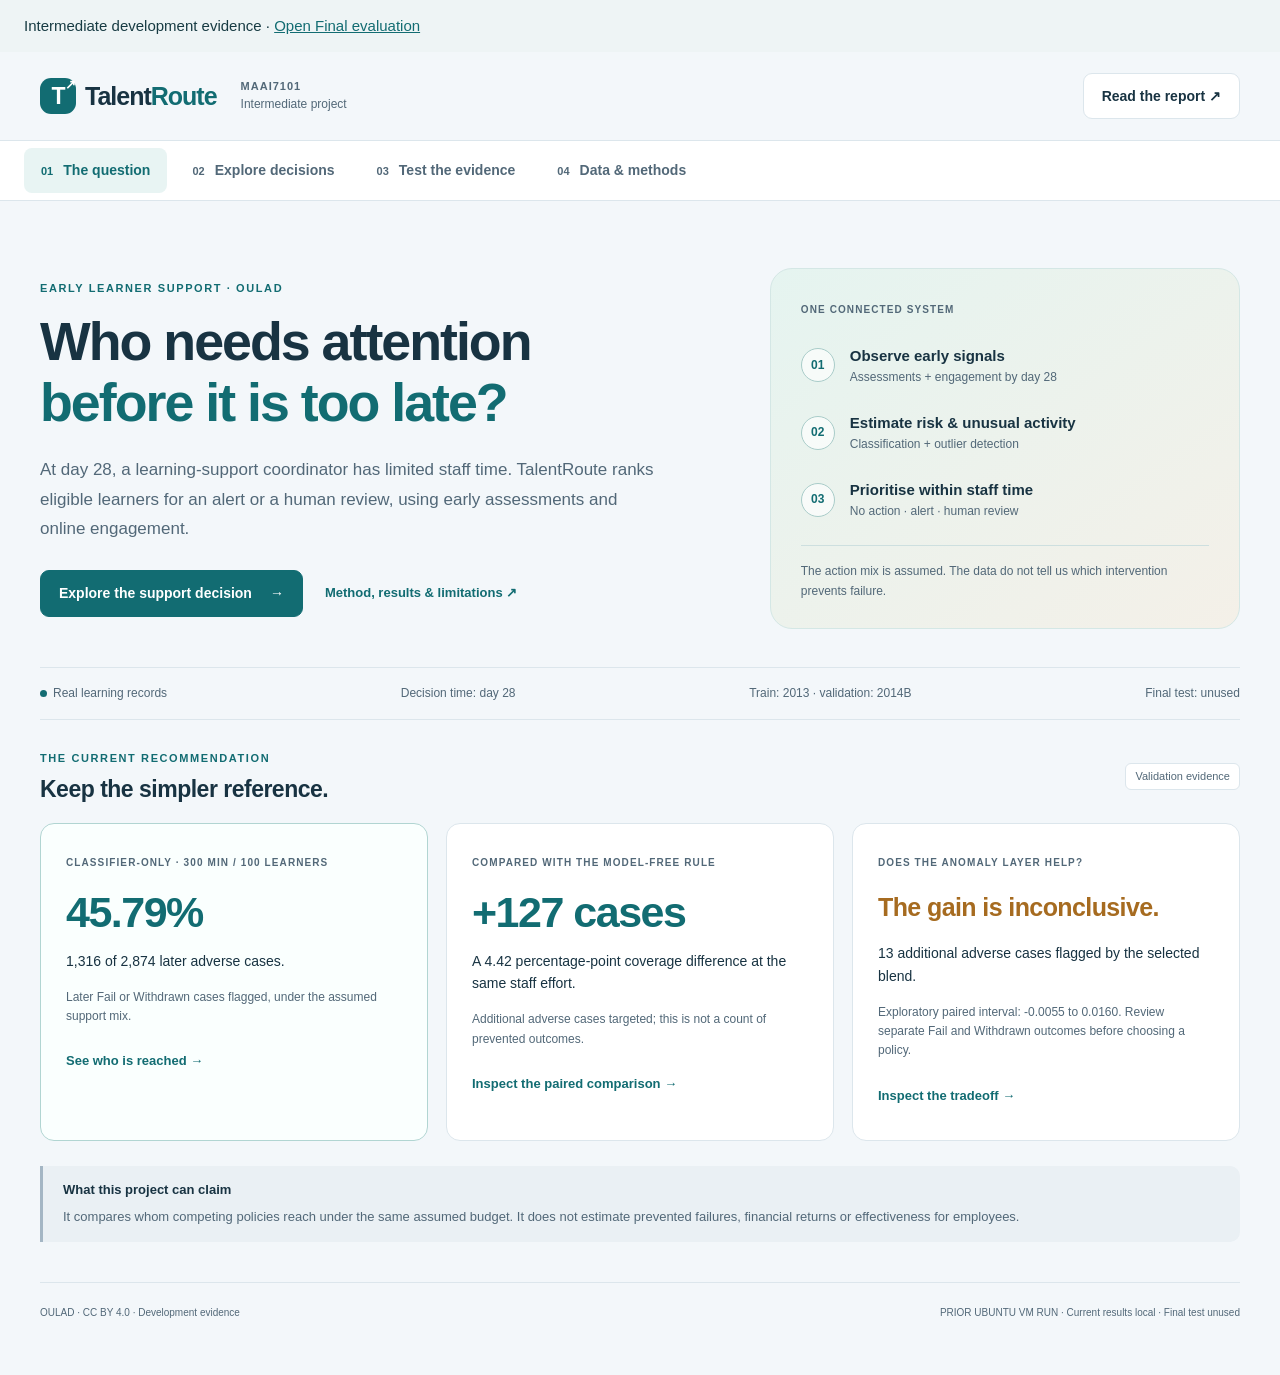
==== commit 8df8c3df: "Document verified container reproduction and decision insights" ====
--- a/review/index.html
+++ b/review/index.html
@@ -1,7 +1,7 @@
 <!doctype html>
 <html lang="en">
 <head><meta charset="utf-8"><meta name="viewport" content="width=device-width,initial-scale=1"><title>TalentRoute · Learner support evidence</title><link rel="stylesheet" href="review.css"></head>
-<body>
+<body><aside style="padding:14px 24px;background:#eef4f5;color:#173b43">Intermediate development evidence · <a href="final.html">Open Final evaluation</a></aside>
 <a href="#main" class="skip">Skip to evidence</a>
 <header class="mast"><a class="brand" href="#" aria-label="TalentRoute home"><span class="brand-icon">T<span>↗</span></span>Talent<span>Route</span></a><div class="mast-meta">MAAI7101 <span>Intermediate project</span></div><a class="button outline" href="report.html">Read the report ↗</a></header>
 <nav aria-label="Project views"><button data-view="overview" class="active" aria-current="page">01 <span>The question</span></button><button data-view="decision">02 <span>Explore decisions</span></button><button data-view="models">03 <span>Test the evidence</span></button><button data-view="quality">04 <span>Data &amp; methods</span></button></nav>
